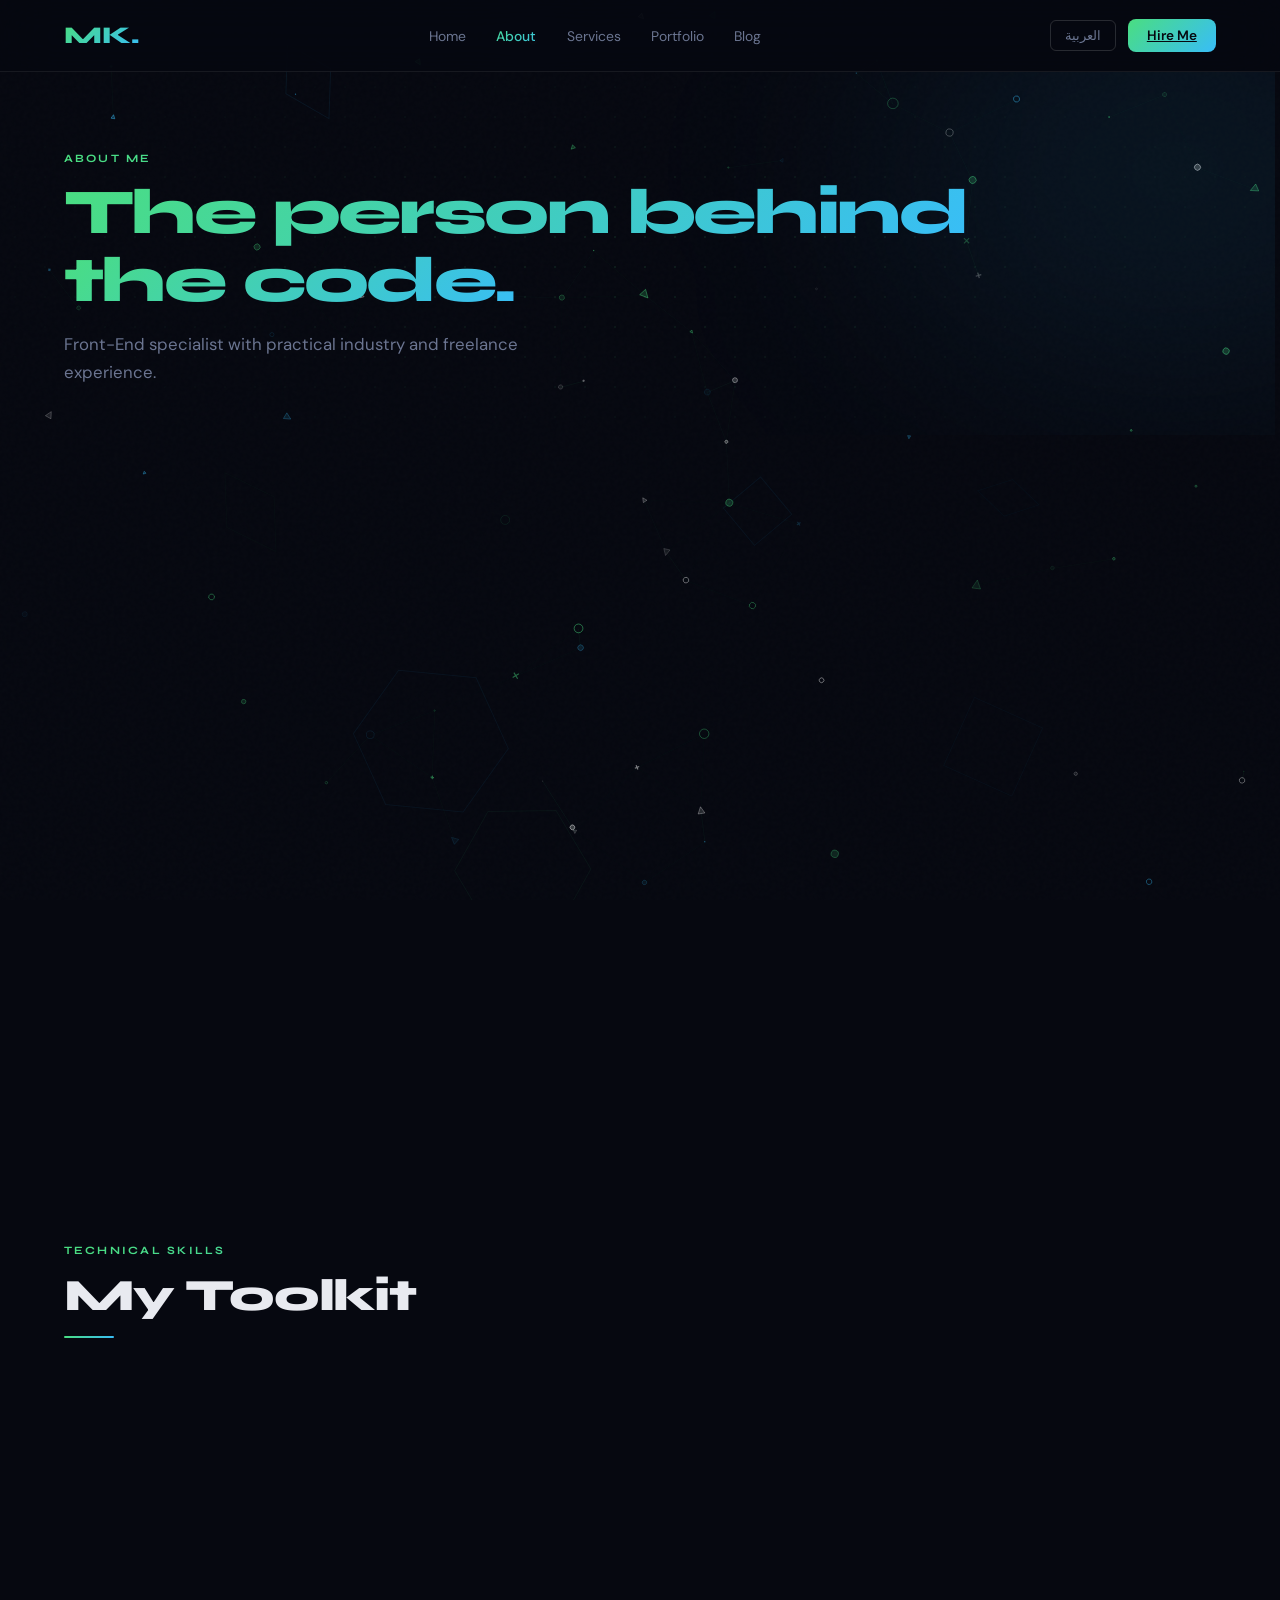
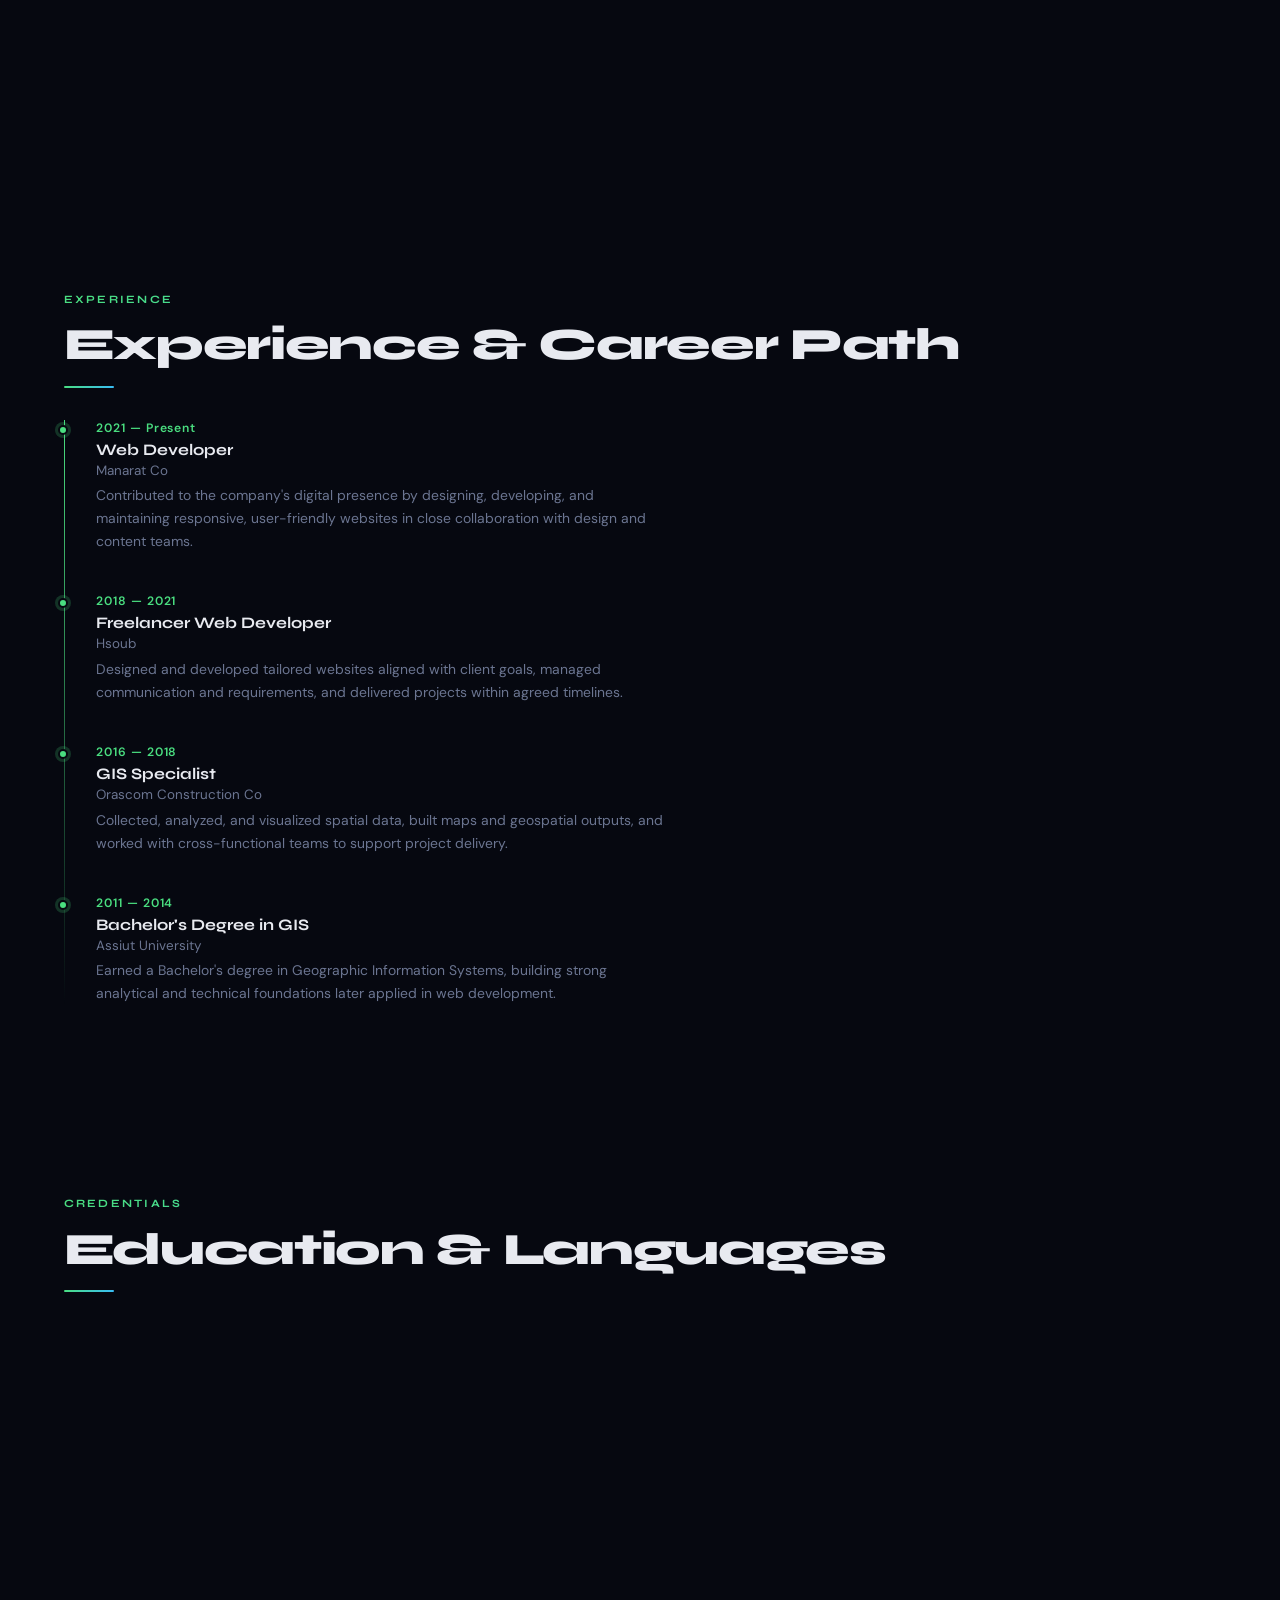
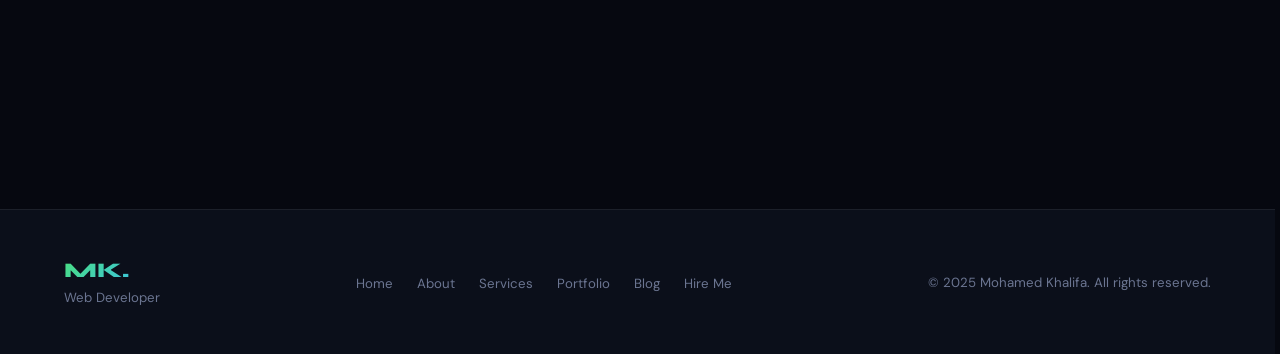
==== about.html @ ec5da919 "first commit" ====
<!doctype html>
<html lang="en" dir="ltr">
  <head>
    <meta charset="UTF-8" />
    <meta name="viewport" content="width=device-width, initial-scale=1.0" />
    <title>About — Mohamed Khalifa</title>
    <link rel="icon" type="image/svg+xml" href="favicon.svg" />
    <link rel="stylesheet" href="style.css" />
    <style>
      .bio-grid {
        display: grid;
        grid-template-columns: 1fr 1.6fr;
        gap: 4rem;
        align-items: start;
      }
      .bio-photo {
        width: 100%;
        aspect-ratio: 4/5;
        background: var(--card);
        border-radius: 20px;
        border: 1px solid var(--border);
        display: flex;
        align-items: center;
        justify-content: center;
        position: relative;
        overflow: hidden;
      }
      .bio-photo::before {
        content: "";
        position: absolute;
        inset: 0;
        background: linear-gradient(
          135deg,
          rgba(74, 222, 128, 0.1),
          rgba(56, 189, 248, 0.1)
        );
      }
      .bio-photo-placeholder {
        font-family: var(--font-en);
        font-size: 5rem;
        font-weight: 800;
        background: var(--grad-text);
        -webkit-background-clip: text;
        -webkit-text-fill-color: transparent;
        background-clip: text;
        position: relative;
        z-index: 1;
      }
      .bio-badge {
        position: absolute;
        bottom: -1rem;
        right: -1rem;
        background: var(--card);
        border: 1px solid rgba(74, 222, 128, 0.3);
        border-radius: 12px;
        padding: 1rem 1.2rem;
      }
      [dir="rtl"] .bio-badge {
        right: auto;
        left: -1rem;
      }
      .bio-badge-num {
        font-family: var(--font-en);
        font-size: 2rem;
        font-weight: 800;
        background: var(--grad-text);
        -webkit-background-clip: text;
        -webkit-text-fill-color: transparent;
        background-clip: text;
        line-height: 1;
      }
      .bio-badge-label {
        font-size: 0.75rem;
        color: var(--muted);
        margin-top: 0.2rem;
      }
      .bio-content h2 {
        font-family: var(--font-en);
        font-size: clamp(1.6rem, 3vw, 2.2rem);
        font-weight: 800;
        letter-spacing: -0.03em;
        margin-bottom: 1.2rem;
      }
      [dir="rtl"] .bio-content h2 {
        font-family: var(--font-ar);
        letter-spacing: 0;
      }
      .bio-content p {
        color: var(--muted);
        line-height: 1.82;
        font-size: 0.97rem;
        margin-bottom: 1rem;
      }
      .bio-details {
        display: grid;
        grid-template-columns: 1fr 1fr;
        gap: 0.75rem;
        margin: 2rem 0;
      }
      .bio-detail-label {
        font-size: 0.74rem;
        color: var(--muted);
        text-transform: uppercase;
        letter-spacing: 0.08em;
      }
      .bio-detail-val {
        font-size: 0.9rem;
        color: var(--text);
        font-weight: 500;
      }
      .bio-detail-val a {
        color: var(--green);
        text-decoration: none;
      }
      .bio-detail-val a:hover {
        text-decoration: underline;
      }
      .skills-layout {
        display: grid;
        grid-template-columns: 1fr 1fr;
        gap: 3rem;
      }
      .skills-col h3 {
        font-family: var(--font-en);
        font-size: 1.1rem;
        font-weight: 700;
        margin-bottom: 1.5rem;
      }
      [dir="rtl"] .skills-col h3 {
        font-family: var(--font-ar);
      }
      .tech-grid {
        display: grid;
        grid-template-columns: repeat(auto-fill, minmax(88px, 1fr));
        gap: 0.7rem;
      }
      .tech-item {
        background: var(--card);
        border: 1px solid var(--border);
        border-radius: 10px;
        padding: 0.7rem;
        text-align: center;
        font-size: 0.8rem;
        color: var(--muted);
        transition: all 0.25s;
        cursor: default;
      }
      .tech-item:hover {
        border-color: rgba(74, 222, 128, 0.3);
        color: var(--green);
      }
      .tech-item-icon {
        font-size: 1.4rem;
        margin-bottom: 0.25rem;
      }
      .cred-grid {
        display: grid;
        grid-template-columns: 1fr 1fr;
        gap: 1.5rem;
      }
      .cred-card {
        padding: 1.6rem;
      }
      .cred-card h3 {
        font-family: var(--font-en);
        font-size: 1.05rem;
        font-weight: 700;
        margin-bottom: 1rem;
      }
      [dir="rtl"] .cred-card h3 {
        font-family: var(--font-ar);
      }
      .cred-list {
        list-style: none;
        display: grid;
        gap: 0.95rem;
      }
      .cred-list li {
        padding: 0.8rem;
        border: 1px solid var(--border);
        border-radius: 10px;
        background: rgba(255, 255, 255, 0.01);
      }
      .cred-y {
        font-size: 0.74rem;
        color: var(--green);
        font-weight: 600;
        letter-spacing: 0.08em;
        margin-bottom: 0.3rem;
      }
      .cred-t {
        font-size: 0.9rem;
        color: var(--text);
        font-weight: 600;
      }
      .cred-s {
        font-size: 0.8rem;
        color: var(--muted);
        margin-top: 0.2rem;
        line-height: 1.55;
      }
      .lang-pills {
        display: flex;
        flex-wrap: wrap;
        gap: 0.65rem;
      }
      .lang-pill {
        padding: 0.55rem 0.9rem;
        border-radius: 999px;
        border: 1px solid rgba(74, 222, 128, 0.22);
        background: rgba(74, 222, 128, 0.08);
        color: var(--text);
        font-size: 0.82rem;
        font-weight: 500;
      }
      @media (max-width: 768px) {
        .bio-grid,
        .skills-layout,
        .cred-grid {
          grid-template-columns: 1fr;
          gap: 2rem;
        }
        .bio-details {
          grid-template-columns: 1fr;
        }
      }
    </style>
  </head>
  <body>
    <canvas id="particleCanvas"></canvas>
    <nav id="mainNav">
      <a href="index.html" class="nav-logo">MK.</a>
      <div class="nav-center">
        <ul class="nav-links" id="navLinks">
          <li><a href="index.html" data-i18n="nav_home">Home</a></li>
          <li>
            <a href="about.html" class="active" data-i18n="nav_about">About</a>
          </li>
          <li><a href="services.html" data-i18n="nav_services">Services</a></li>
          <li>
            <a href="portfolio.html" data-i18n="nav_portfolio">Portfolio</a>
          </li>
          <li><a href="blog.html" data-i18n="nav_blog">Blog</a></li>
        </ul>
      </div>
      <div class="nav-right">
        <button class="lang-toggle" id="langToggle" onclick="toggleLang()">
          العربية
        </button>
        <a href="contact.html" class="nav-cta" data-i18n="nav_hire">Hire Me</a>
        <div class="hamburger" id="hamburger">
          <span></span><span></span><span></span>
        </div>
      </div>
    </nav>

    <main>
      <div class="page-hero">
        <div
          class="glow-bg"
          style="
            width: 600px;
            height: 400px;
            background: rgba(56, 189, 248, 0.08);
            top: -100px;
            right: -200px;
          "
        ></div>
        <div class="dot-grid"></div>
        <div class="section-label fade-up" data-i18n="about_label">
          About Me
        </div>
        <h1 class="fade-up delay-1">
          <span data-i18n="about_h1_1">The person behind</span><br /><span
            data-i18n="about_h1_2"
            >the code.</span
          >
        </h1>
        <p class="fade-up delay-2" data-i18n="about_sub">
          Passionate developer. Problem solver. Digital craftsman.
        </p>
      </div>

      <section>
        <div class="bio-grid">
          <div class="reveal-left" style="position: relative">
            <div class="bio-photo">
              <div class="bio-photo-placeholder">MK</div>
            </div>
            <div class="bio-badge">
              <div class="bio-badge-num">5+</div>
              <div class="bio-badge-label">Years of<br />Experience</div>
            </div>
          </div>
          <div class="reveal-right d2">
            <h2 data-i18n="bio_h2">Hi, I'm Mohamed Khalifa</h2>
            <p data-i18n="bio_p1">
              I'm a Full-Stack Web Developer based in Saudi Arabia, passionate
              about building digital products that are both beautiful and
              functional.
            </p>
            <p data-i18n="bio_p2">
              Over the years I've worked with startups, agencies, and individual
              clients to create everything from marketing websites to
              enterprise-level applications.
            </p>
            <p data-i18n="bio_p3">
              When I'm not coding, I'm exploring the latest in web technologies
              and pushing the limits of what's possible on the web.
            </p>
            <div class="bio-details">
              <div>
                <div class="bio-detail-label" data-i18n="bio_loc_l">
                  Location
                </div>
                <div class="bio-detail-val" data-i18n="bio_loc_v">
                  Saudi Arabia 🇸🇦
                </div>
              </div>
              <div>
                <div class="bio-detail-label" data-i18n="bio_phone_l">
                  Phone
                </div>
                <div class="bio-detail-val">
                  <a href="tel:+966532719336">+966 532 719 336</a>
                </div>
              </div>
              <div>
                <div class="bio-detail-label" data-i18n="bio_email_l">
                  Email
                </div>
                <div class="bio-detail-val">
                  <a href="mailto:mmd1790@gmail.com">mmd1790@gmail.com</a>
                </div>
              </div>
              <div>
                <div class="bio-detail-label" data-i18n="bio_avail_l">
                  Availability
                </div>
                <div
                  class="bio-detail-val"
                  style="color: var(--green)"
                  data-i18n="bio_avail_v"
                >
                  ✓ Open to Projects
                </div>
              </div>
            </div>
            <div style="display: flex; gap: 1rem; flex-wrap: wrap">
              <a
                href="contact.html"
                class="btn btn-primary"
                data-i18n="btn_hire"
                >Hire Me</a
              >
              <a href="#" class="btn btn-outline" download data-i18n="btn_cv"
                >Download CV ↓</a
              >
            </div>
          </div>
        </div>
      </section>

      <section>
        <div class="section-label reveal" data-i18n="skills_label">
          Technical Skills
        </div>
        <h2 class="section-title reveal d1" data-i18n="skills_title">
          My Toolkit
        </h2>
        <div class="grad-line reveal d2"></div>
        <div class="skills-layout">
          <div class="skills-col reveal-left">
            <h3 data-i18n="skills_prof">Proficiency Level</h3>
            <div class="skill-bar-wrap">
              <div class="skill-bar-label">
                <span>HTML / CSS</span><span>95%</span>
              </div>
              <div class="skill-bar-track">
                <div class="skill-bar-fill" data-w="95"></div>
              </div>
            </div>
            <div class="skill-bar-wrap">
              <div class="skill-bar-label">
                <span>JavaScript</span><span>88%</span>
              </div>
              <div class="skill-bar-track">
                <div class="skill-bar-fill" data-w="88"></div>
              </div>
            </div>
            <div class="skill-bar-wrap">
              <div class="skill-bar-label">
                <span>React.js</span><span>84%</span>
              </div>
              <div class="skill-bar-track">
                <div class="skill-bar-fill" data-w="84"></div>
              </div>
            </div>
            <div class="skill-bar-wrap">
              <div class="skill-bar-label">
                <span>Tailwind CSS</span><span>83%</span>
              </div>
              <div class="skill-bar-track">
                <div class="skill-bar-fill" data-w="83"></div>
              </div>
            </div>
            <div class="skill-bar-wrap">
              <div class="skill-bar-label">
                <span>Python</span><span>70%</span>
              </div>
              <div class="skill-bar-track">
                <div class="skill-bar-fill" data-w="70"></div>
              </div>
            </div>
            <div class="skill-bar-wrap">
              <div class="skill-bar-label">
                <span>WordPress / CMS</span><span>90%</span>
              </div>
              <div class="skill-bar-track">
                <div class="skill-bar-fill" data-w="90"></div>
              </div>
            </div>
          </div>
          <div class="skills-col reveal-right d2">
            <h3 data-i18n="skills_tools">Technologies & Tools</h3>
            <div class="tech-grid">
              <div class="tech-item">
                <div class="tech-item-icon">🌐</div>
                HTML5
              </div>
              <div class="tech-item">
                <div class="tech-item-icon">🎨</div>
                CSS3
              </div>
              <div class="tech-item">
                <div class="tech-item-icon">⚡</div>
                JavaScript
              </div>
              <div class="tech-item">
                <div class="tech-item-icon">⚛️</div>
                React
              </div>
              <div class="tech-item">
                <div class="tech-item-icon">💨</div>
                Tailwind
              </div>
              <div class="tech-item">
                <div class="tech-item-icon">🐍</div>
                Python
              </div>
              <div class="tech-item">
                <div class="tech-item-icon">🧩</div>
                WordPress
              </div>
              <div class="tech-item">
                <div class="tech-item-icon">🐙</div>
                Git
              </div>
              <div class="tech-item">
                <div class="tech-item-icon">🎭</div>
                Figma
              </div>
            </div>
          </div>
        </div>
      </section>

      <section>
        <div class="section-label reveal" data-i18n="exp_label">Experience</div>
        <h2 class="section-title reveal d1" data-i18n="exp_title">
          My Journey
        </h2>
        <div class="grad-line reveal d2"></div>
        <div class="timeline reveal d3" style="max-width: 600px">
          <div class="timeline-item">
            <div class="timeline-year" data-i18n="job1_y">2022 — Present</div>
            <div class="timeline-title" data-i18n="job1_t">
              Senior Web Developer
            </div>
            <div class="timeline-co" data-i18n="job1_c">Freelance / Remote</div>
            <div class="timeline-desc" data-i18n="job1_d">
              Building custom websites and web applications for clients across
              Saudi Arabia and the MENA region.
            </div>
          </div>
          <div class="timeline-item">
            <div class="timeline-year" data-i18n="job2_y">2020 — 2022</div>
            <div class="timeline-title" data-i18n="job2_t">
              Full-Stack Developer
            </div>
            <div class="timeline-co" data-i18n="job2_c">
              Digital Agency — KSA
            </div>
            <div class="timeline-desc" data-i18n="job2_d">
              Led development of client projects including e-commerce platforms
              and corporate websites.
            </div>
          </div>
          <div class="timeline-item">
            <div class="timeline-year" data-i18n="job3_y">2018 — 2020</div>
            <div class="timeline-title" data-i18n="job3_t">
              Front-End Developer
            </div>
            <div class="timeline-co" data-i18n="job3_c">Tech Startup — KSA</div>
            <div class="timeline-desc" data-i18n="job3_d">
              Developed responsive interfaces and interactive components for
              SaaS products.
            </div>
          </div>
          <div class="timeline-item" style="padding-bottom: 0">
            <div class="timeline-year" data-i18n="job4_y">2016 — 2018</div>
            <div class="timeline-title" data-i18n="job4_t">Web Development</div>
            <div class="timeline-co" data-i18n="job4_c">
              University — Computer Science
            </div>
            <div class="timeline-desc" data-i18n="job4_d">
              Formal education in computer science with self-taught
              specialization in modern web development.
            </div>
          </div>
        </div>
      </section>

      <section>
        <div class="section-label reveal" data-i18n="cred_label">
          Credentials
        </div>
        <h2 class="section-title reveal d1" data-i18n="cred_title">
          Education & Languages
        </h2>
        <div class="grad-line reveal d2"></div>
        <div class="cred-grid">
          <div class="glow-card cred-card reveal-left">
            <h3 data-i18n="edu_title">Education</h3>
            <ul class="cred-list">
              <li>
                <div class="cred-y">2011 — 2014</div>
                <div class="cred-t" data-i18n="edu1_t">
                  Bachelor's Degree in Geographic Information Systems
                </div>
                <div class="cred-s" data-i18n="edu1_s">Assiut University</div>
              </li>
              <li>
                <div class="cred-y">2017 — 2018</div>
                <div class="cred-t" data-i18n="edu2_t">
                  Egfwd Web Development Scholarship
                </div>
                <div class="cred-s" data-i18n="edu2_s">Udacity Platform</div>
              </li>
              <li>
                <div class="cred-y">2020 — 2021</div>
                <div class="cred-t" data-i18n="edu3_t">
                  Advanced Web Development Learning Path
                </div>
                <div class="cred-s" data-i18n="edu3_s">Lynda Platform</div>
              </li>
            </ul>
          </div>
          <div class="glow-card cred-card reveal-right d2">
            <h3 data-i18n="lang_title">Languages</h3>
            <div class="lang-pills">
              <span class="lang-pill" data-i18n="lang1">Arabic</span>
              <span class="lang-pill" data-i18n="lang2">English</span>
              <span class="lang-pill" data-i18n="lang3">French</span>
            </div>
          </div>
        </div>
      </section>
    </main>

    <footer>
      <div>
        <div class="footer-logo">MK.</div>
        <p style="margin-top: 0.4rem" data-i18n="footer_role">
          Full-Stack Web Developer
        </p>
      </div>
      <ul class="footer-links">
        <li><a href="index.html" data-i18n="nav_home">Home</a></li>
        <li><a href="about.html" data-i18n="nav_about">About</a></li>
        <li><a href="services.html" data-i18n="nav_services">Services</a></li>
        <li>
          <a href="portfolio.html" data-i18n="nav_portfolio">Portfolio</a>
        </li>
        <li><a href="blog.html" data-i18n="nav_blog">Blog</a></li>
        <li><a href="contact.html" data-i18n="nav_hire">Hire Me</a></li>
      </ul>
      <p data-i18n="footer_rights">
        © 2025 Mohamed Khalifa. All rights reserved.
      </p>
    </footer>
    <script src="i18n.js"></script>
    <script src="particles.js"></script>
    <script>
      window.addEventListener("scroll", () =>
        document
          .getElementById("mainNav")
          .classList.toggle("scrolled", scrollY > 40),
      );
      document
        .getElementById("hamburger")
        .addEventListener("click", function () {
          this.classList.toggle("open");
          document.getElementById("navLinks").classList.toggle("open");
        });
      const obs = new IntersectionObserver(
        (e) =>
          e.forEach((x) => {
            if (x.isIntersecting) {
              x.target
                .querySelectorAll(".skill-bar-fill")
                .forEach((b) => (b.style.width = b.dataset.w + "%"));
            }
          }),
        { threshold: 0.3 },
      );
      document.querySelectorAll(".skills-col").forEach((el) => obs.observe(el));
    </script>
  </body>
</html>
---- style.css ----
@import url("https://fonts.googleapis.com/css2?family=Syne:wght@400;600;700;800&family=DM+Sans:wght@300;400;500&family=Tajawal:wght@300;400;500;700;800&display=swap");

*,
*::before,
*::after {
  box-sizing: border-box;
  margin: 0;
  padding: 0;
}

:root {
  --bg: #060810;
  --bg2: #0b0f1a;
  --bg3: #101520;
  --card: #121720;
  --border: rgba(255, 255, 255, 0.07);
  --border-hover: rgba(255, 255, 255, 0.14);
  --green: #4ade80;
  --blue: #38bdf8;
  --grad: linear-gradient(135deg, #4ade80, #38bdf8);
  --grad-text: linear-gradient(135deg, #4ade80 0%, #38bdf8 100%);
  --text: #e8eaf0;
  --muted: #6b7591;
  --radius: 14px;
  --nav-h: 72px;
  --font-en: "Syne", sans-serif;
  --font-body: "DM Sans", sans-serif;
  --font-ar: "Tajawal", sans-serif;
}

html {
  scroll-behavior: smooth;
  scroll-padding-top: calc(var(--nav-h) + 12px);
  scrollbar-gutter: stable;
}

body {
  font-family: var(--font-body);
  background: var(--bg);
  color: var(--text);
  min-height: 100vh;
  overflow-x: hidden;
}

img,
svg,
video,
canvas {
  max-width: 100%;
  height: auto;
}

[dir="rtl"] .section-title,
[dir="rtl"] .hero-name,
[dir="rtl"] h1,
[dir="rtl"] h2,
[dir="rtl"] h3 {
  font-family: var(--font-ar);
  letter-spacing: 0;
}
[dir="rtl"] body {
  font-family: var(--font-ar);
}
[dir="rtl"] .section-label {
  font-family: var(--font-ar);
  letter-spacing: 0.04em;
}

/* PARTICLE CANVAS */
#particleCanvas {
  position: fixed;
  inset: 0;
  pointer-events: none;
  z-index: 0;
  opacity: 1;
}

/* NOISE */
body::before {
  content: "";
  position: fixed;
  inset: 0;
  background-image: url("data:image/svg+xml,%3Csvg viewBox='0 0 256 256' xmlns='http://www.w3.org/2000/svg'%3E%3Cfilter id='n'%3E%3CfeTurbulence type='fractalNoise' baseFrequency='0.85' numOctaves='4' stitchTiles='stitch'/%3E%3C/filter%3E%3Crect width='100%25' height='100%25' filter='url(%23n)' opacity='1'/%3E%3C/svg%3E");
  opacity: 0.018;
  pointer-events: none;
  z-index: 0;
}

/* NAV */
nav {
  position: fixed;
  top: 0;
  left: 0;
  right: 0;
  height: var(--nav-h);
  background: rgba(6, 8, 16, 0.82);
  backdrop-filter: blur(24px);
  -webkit-backdrop-filter: blur(24px);
  border-bottom: 1px solid var(--border);
  z-index: 1000;
  display: flex;
  align-items: center;
  justify-content: space-between;
  padding: 0 5%;
  transition: background 0.3s;
}
nav.scrolled {
  background: rgba(6, 8, 16, 0.97);
}

.nav-logo {
  font-family: var(--font-en);
  font-weight: 800;
  font-size: 1.5rem;
  text-decoration: none;
  background: var(--grad-text);
  -webkit-background-clip: text;
  -webkit-text-fill-color: transparent;
  background-clip: text;
  position: relative;
}
.nav-logo::after {
  content: "";
  position: absolute;
  bottom: -2px;
  left: 0;
  right: 0;
  height: 1px;
  background: var(--grad);
  transform: scaleX(0);
  transform-origin: left;
  transition: transform 0.3s;
}
.nav-logo:hover::after {
  transform: scaleX(1);
}

.nav-center {
  display: flex;
  align-items: center;
  gap: 0.2rem;
}
.nav-links {
  display: flex;
  gap: 0.2rem;
  list-style: none;
  align-items: center;
}
.nav-links a {
  font-family: var(--font-body);
  font-size: 0.87rem;
  font-weight: 400;
  color: var(--muted);
  text-decoration: none;
  padding: 0.4rem 0.85rem;
  border-radius: 6px;
  transition:
    color 0.2s,
    background 0.2s;
}
.nav-links a:hover {
  color: var(--text);
  background: rgba(255, 255, 255, 0.04);
}
.nav-links a.active {
  background: var(--grad-text);
  -webkit-background-clip: text;
  -webkit-text-fill-color: transparent;
  background-clip: text;
  font-weight: 500;
}
.nav-right {
  display: flex;
  align-items: center;
  gap: 0.75rem;
}

.nav-cta {
  padding: 0.5rem 1.2rem !important;
  border-radius: 8px !important;
  background: var(--grad) !important;
  color: #060810 !important;
  font-weight: 600 !important;
  -webkit-text-fill-color: #060810 !important;
  transition:
    opacity 0.2s,
    transform 0.2s !important;
  font-size: 0.85rem !important;
}
.nav-cta:hover {
  opacity: 0.85 !important;
  transform: translateY(-1px) !important;
}

.lang-toggle {
  background: transparent;
  border: 1px solid var(--border-hover);
  color: var(--muted);
  font-family: var(--font-body);
  font-size: 0.8rem;
  padding: 0.38rem 0.85rem;
  border-radius: 6px;
  cursor: pointer;
  transition: all 0.2s;
  white-space: nowrap;
}
.lang-toggle:hover {
  border-color: var(--green);
  color: var(--green);
}

.hamburger {
  display: none;
  flex-direction: column;
  gap: 5px;
  cursor: pointer;
  padding: 4px;
}
.hamburger span {
  display: block;
  width: 22px;
  height: 2px;
  background: var(--text);
  border-radius: 2px;
  transition: all 0.3s;
}
.hamburger.open span:nth-child(1) {
  transform: translateY(7px) rotate(45deg);
}
.hamburger.open span:nth-child(2) {
  opacity: 0;
}
.hamburger.open span:nth-child(3) {
  transform: translateY(-7px) rotate(-45deg);
}

/* MAIN */
main {
  padding-top: var(--nav-h);
  position: relative;
  z-index: 1;
}

/* SECTIONS */
section {
  padding: 6rem 5%;
}
.section-label {
  font-family: var(--font-en);
  font-size: 0.7rem;
  font-weight: 700;
  letter-spacing: 0.2em;
  text-transform: uppercase;
  background: var(--grad-text);
  -webkit-background-clip: text;
  -webkit-text-fill-color: transparent;
  background-clip: text;
  margin-bottom: 0.9rem;
  display: block;
}
.section-title {
  font-family: var(--font-en);
  font-size: clamp(1.9rem, 3.8vw, 2.8rem);
  font-weight: 800;
  line-height: 1.1;
  letter-spacing: -0.03em;
  margin-bottom: 1rem;
}
.section-sub {
  color: var(--muted);
  font-size: 1rem;
  max-width: 520px;
  line-height: 1.75;
  margin-bottom: 3rem;
}
.grad-line {
  height: 2px;
  width: 50px;
  background: var(--grad);
  border-radius: 2px;
  margin-bottom: 2rem;
}

/* BUTTONS */
.btn {
  display: inline-flex;
  align-items: center;
  gap: 0.5rem;
  padding: 0.78rem 1.8rem;
  border-radius: 10px;
  font-family: var(--font-body);
  font-size: 0.93rem;
  font-weight: 500;
  cursor: pointer;
  text-decoration: none;
  transition: all 0.25s;
  border: none;
  position: relative;
  overflow: hidden;
}
.btn::before {
  content: "";
  position: absolute;
  inset: 0;
  background: rgba(255, 255, 255, 0.08);
  transform: translateX(-100%);
  transition: transform 0.35s;
}
.btn:hover::before {
  transform: translateX(0);
}
.btn-primary {
  background: var(--grad);
  color: #060810;
  font-weight: 600;
}
.btn-primary:hover {
  opacity: 0.88;
  transform: translateY(-2px);
  box-shadow: 0 14px 36px rgba(74, 222, 128, 0.22);
}
.btn-outline {
  background: transparent;
  color: var(--text);
  border: 1px solid var(--border-hover);
}
.btn-outline:hover {
  border-color: var(--green);
  color: var(--green);
  transform: translateY(-2px);
}

/* GLOW BG */
.glow-bg {
  position: absolute;
  border-radius: 50%;
  filter: blur(130px);
  pointer-events: none;
  z-index: 0;
}

/* TAG */
.tag {
  display: inline-block;
  padding: 0.28rem 0.75rem;
  border-radius: 100px;
  background: rgba(74, 222, 128, 0.07);
  border: 1px solid rgba(74, 222, 128, 0.18);
  color: var(--green);
  font-size: 0.76rem;
  font-weight: 500;
}

/* GLOW CARD */
.glow-card {
  position: relative;
  border-radius: var(--radius);
  background: var(--card);
  border: 1px solid var(--border);
  transition:
    border-color 0.3s,
    transform 0.3s;
  overflow: hidden;
}
.glow-card::before {
  content: "";
  position: absolute;
  inset: 0;
  border-radius: inherit;
  padding: 1px;
  background: var(--grad);
  -webkit-mask:
    linear-gradient(#fff 0 0) content-box,
    linear-gradient(#fff 0 0);
  -webkit-mask-composite: xor;
  mask-composite: exclude;
  opacity: 0;
  transition: opacity 0.4s;
}
.glow-card:hover::before {
  opacity: 1;
}
.glow-card:hover {
  transform: translateY(-5px);
  border-color: transparent;
  box-shadow: 0 20px 60px rgba(74, 222, 128, 0.1);
}

/* SCROLL REVEAL */
.reveal {
  opacity: 0;
  transform: translateY(30px);
  transition:
    opacity 0.7s cubic-bezier(0.4, 0, 0.2, 1),
    transform 0.7s cubic-bezier(0.4, 0, 0.2, 1);
}
.reveal.revealed {
  opacity: 1;
  transform: translateY(0);
}
.reveal-left {
  opacity: 0;
  transform: translateX(-30px);
  transition:
    opacity 0.7s ease,
    transform 0.7s ease;
}
.reveal-right {
  opacity: 0;
  transform: translateX(30px);
  transition:
    opacity 0.7s ease,
    transform 0.7s ease;
}
.reveal-left.revealed,
.reveal-right.revealed {
  opacity: 1;
  transform: translateX(0);
}
.reveal-scale {
  opacity: 0;
  transform: scale(0.92);
  transition:
    opacity 0.6s ease,
    transform 0.6s ease;
}
.reveal-scale.revealed {
  opacity: 1;
  transform: scale(1);
}
.d1 {
  transition-delay: 0.08s;
}
.d2 {
  transition-delay: 0.18s;
}
.d3 {
  transition-delay: 0.28s;
}
.d4 {
  transition-delay: 0.4s;
}
.d5 {
  transition-delay: 0.52s;
}
.d6 {
  transition-delay: 0.64s;
}

/* HERO FADE */
.fade-up {
  opacity: 0;
  transform: translateY(28px);
  animation: fadeUp 0.8s cubic-bezier(0.4, 0, 0.2, 1) forwards;
}
@keyframes fadeUp {
  to {
    opacity: 1;
    transform: translateY(0);
  }
}
.delay-1 {
  animation-delay: 0.12s;
}
.delay-2 {
  animation-delay: 0.25s;
}
.delay-3 {
  animation-delay: 0.38s;
}
.delay-4 {
  animation-delay: 0.52s;
}
.delay-5 {
  animation-delay: 0.66s;
}

/* SKILL BAR */
.skill-bar-wrap {
  margin-bottom: 1.2rem;
}
.skill-bar-label {
  display: flex;
  justify-content: space-between;
  margin-bottom: 0.4rem;
  font-size: 0.87rem;
  color: var(--text);
}
.skill-bar-track {
  height: 4px;
  background: var(--bg3);
  border-radius: 10px;
  overflow: hidden;
}
.skill-bar-fill {
  height: 100%;
  border-radius: 10px;
  background: var(--grad);
  width: 0;
  transition: width 1.4s cubic-bezier(0.4, 0, 0.2, 1);
}

/* TIMELINE */
.timeline {
  position: relative;
  padding-left: 2rem;
}
[dir="rtl"] .timeline {
  padding-left: 0;
  padding-right: 2rem;
}
.timeline::before {
  content: "";
  position: absolute;
  left: 0;
  top: 0;
  bottom: 0;
  width: 1px;
  background: linear-gradient(to bottom, var(--green), transparent);
}
[dir="rtl"] .timeline::before {
  left: auto;
  right: 0;
}
.timeline-item {
  position: relative;
  padding-bottom: 2.5rem;
}
.timeline-item::before {
  content: "";
  position: absolute;
  left: -2.35rem;
  top: 5px;
  width: 10px;
  height: 10px;
  border-radius: 50%;
  background: var(--green);
  border: 2px solid var(--bg);
  box-shadow: 0 0 0 3px rgba(74, 222, 128, 0.2);
}
[dir="rtl"] .timeline-item::before {
  left: auto;
  right: -2.35rem;
}
.timeline-year {
  font-size: 0.76rem;
  color: var(--green);
  font-weight: 600;
  letter-spacing: 0.08em;
  margin-bottom: 0.25rem;
}
.timeline-title {
  font-family: var(--font-en);
  font-size: 1rem;
  font-weight: 700;
  margin-bottom: 0.2rem;
}
[dir="rtl"] .timeline-title {
  font-family: var(--font-ar);
}
.timeline-co {
  font-size: 0.84rem;
  color: var(--muted);
  margin-bottom: 0.35rem;
}
.timeline-desc {
  font-size: 0.87rem;
  color: var(--muted);
  line-height: 1.65;
}

/* FOOTER */
footer {
  background: var(--bg2);
  border-top: 1px solid var(--border);
  padding: 3rem 5%;
  display: flex;
  align-items: center;
  justify-content: space-between;
  flex-wrap: wrap;
  gap: 1.5rem;
  position: relative;
  z-index: 1;
}
.footer-logo {
  font-family: var(--font-en);
  font-weight: 800;
  font-size: 1.3rem;
  background: var(--grad-text);
  -webkit-background-clip: text;
  -webkit-text-fill-color: transparent;
  background-clip: text;
}
footer p {
  color: var(--muted);
  font-size: 0.83rem;
}
.footer-links {
  display: flex;
  gap: 1.5rem;
  list-style: none;
  flex-wrap: wrap;
}
.footer-links a {
  color: var(--muted);
  text-decoration: none;
  font-size: 0.83rem;
  transition: color 0.2s;
}
.footer-links a:hover {
  color: var(--green);
}

/* PAGE HERO */
.page-hero {
  padding: 5rem 5% 3rem;
  position: relative;
  overflow: hidden;
}
.page-hero h1 {
  font-family: var(--font-en);
  font-size: clamp(2.5rem, 5vw, 4rem);
  font-weight: 800;
  letter-spacing: -0.04em;
  line-height: 1.05;
  position: relative;
  z-index: 1;
}
[dir="rtl"] .page-hero h1 {
  font-family: var(--font-ar);
  letter-spacing: 0;
}
.page-hero h1 span {
  background: var(--grad-text);
  -webkit-background-clip: text;
  -webkit-text-fill-color: transparent;
  background-clip: text;
}
.page-hero p {
  color: var(--muted);
  font-size: 1.05rem;
  max-width: 520px;
  line-height: 1.7;
  margin-top: 1rem;
  position: relative;
  z-index: 1;
}

/* DOT GRID */
.dot-grid {
  position: absolute;
  inset: 0;
  pointer-events: none;
  overflow: hidden;
  z-index: 0;
  background-image: radial-gradient(
    rgba(74, 222, 128, 0.1) 1px,
    transparent 1px
  );
  background-size: 30px 30px;
  mask-image: radial-gradient(ellipse 65% 65% at 50% 50%, black, transparent);
}

/* SCROLLBAR */
::-webkit-scrollbar {
  width: 5px;
}
::-webkit-scrollbar-track {
  background: var(--bg);
}
::-webkit-scrollbar-thumb {
  background: rgba(74, 222, 128, 0.3);
  border-radius: 10px;
}
::-webkit-scrollbar-thumb:hover {
  background: rgba(74, 222, 128, 0.55);
}

/* RESPONSIVE */
@media (max-width: 1200px) {
  nav {
    padding: 0 4%;
  }
  section {
    padding: 5rem 4%;
  }
  .page-hero {
    padding: 4.5rem 4% 3rem;
  }
  .section-sub {
    max-width: 60ch;
  }
}

@media (max-width: 1024px) {
  :root {
    --nav-h: 68px;
  }
  .nav-right {
    gap: 0.55rem;
  }
  .nav-links a {
    padding: 0.38rem 0.7rem;
    font-size: 0.84rem;
  }
  .nav-cta {
    padding: 0.48rem 0.95rem !important;
    font-size: 0.8rem !important;
  }
  .section-title {
    font-size: clamp(1.75rem, 4vw, 2.45rem);
  }
  .section-sub {
    font-size: 0.96rem;
    line-height: 1.7;
  }
  footer {
    gap: 1rem;
  }
}

@media (max-width: 900px) {
  .nav-links {
    display: none;
    flex-direction: column;
    position: absolute;
    top: var(--nav-h);
    left: 0;
    right: 0;
    background: rgba(6, 8, 16, 0.98);
    border-bottom: 1px solid var(--border);
    padding: 1.5rem;
    gap: 0.4rem;
  }
  .nav-links.open {
    display: flex;
  }
  .hamburger {
    display: flex;
  }
  section {
    padding: 4rem 5%;
  }
}

@media (max-width: 768px) {
  nav {
    padding: 0 1rem;
  }
  .lang-toggle {
    padding: 0.36rem 0.65rem;
    font-size: 0.76rem;
  }
  .section-title {
    line-height: 1.18;
  }
  .page-hero {
    padding: 4rem 5% 2.3rem;
  }
  .page-hero p {
    font-size: 0.96rem;
  }
  footer {
    flex-direction: column;
    align-items: center;
    text-align: center;
  }
  .footer-links {
    justify-content: center;
    gap: 1rem;
  }
}

@media (max-width: 600px) {
  section {
    padding: 3rem 5%;
  }
  .btn {
    width: 100%;
    justify-content: center;
  }
  .hero-btns,
  .btn-group {
    width: 100%;
  }
}

@media (max-width: 420px) {
  :root {
    --nav-h: 64px;
  }
  .nav-logo {
    font-size: 1.35rem;
  }
  .nav-cta {
    padding: 0.42rem 0.75rem !important;
    font-size: 0.74rem !important;
  }
  .section-title {
    font-size: clamp(1.45rem, 7.2vw, 1.95rem);
  }
  .section-sub {
    font-size: 0.9rem;
  }
}

@media (prefers-reduced-motion: reduce) {
  html {
    scroll-behavior: auto;
  }
}
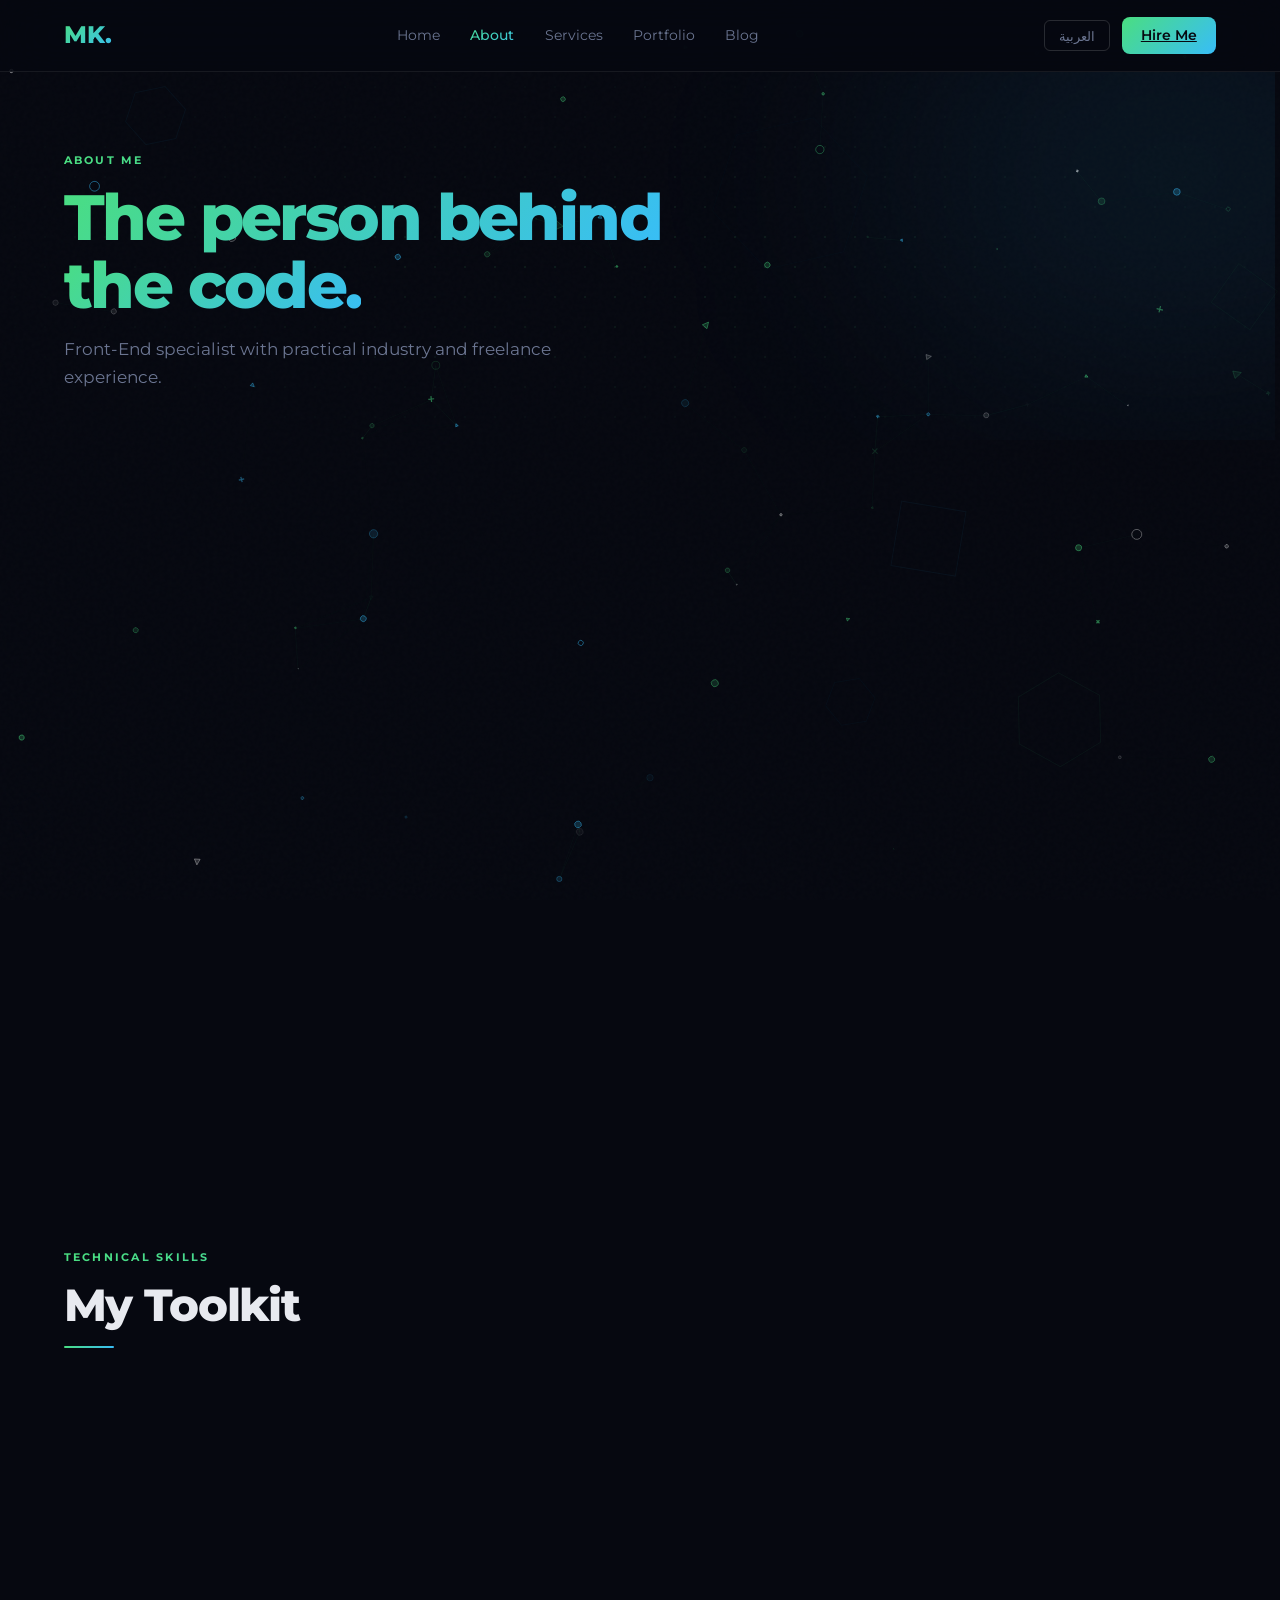
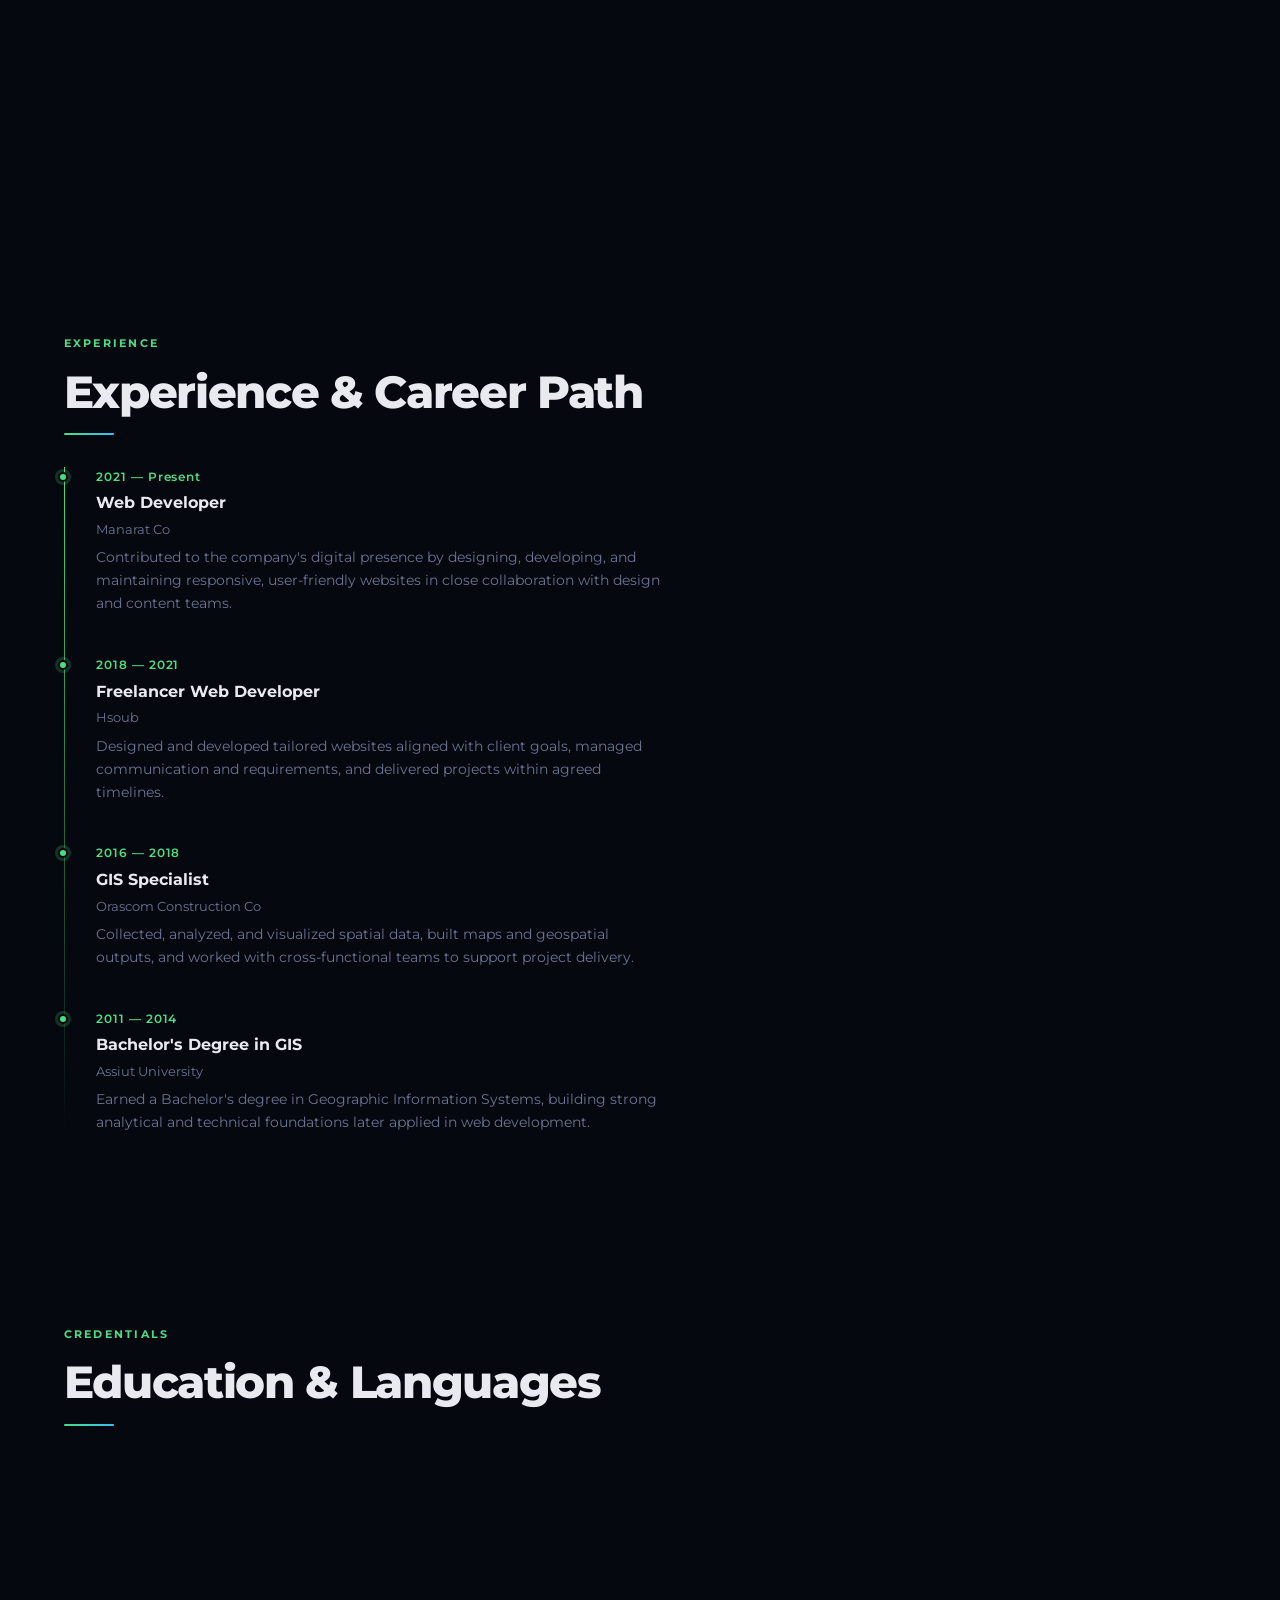
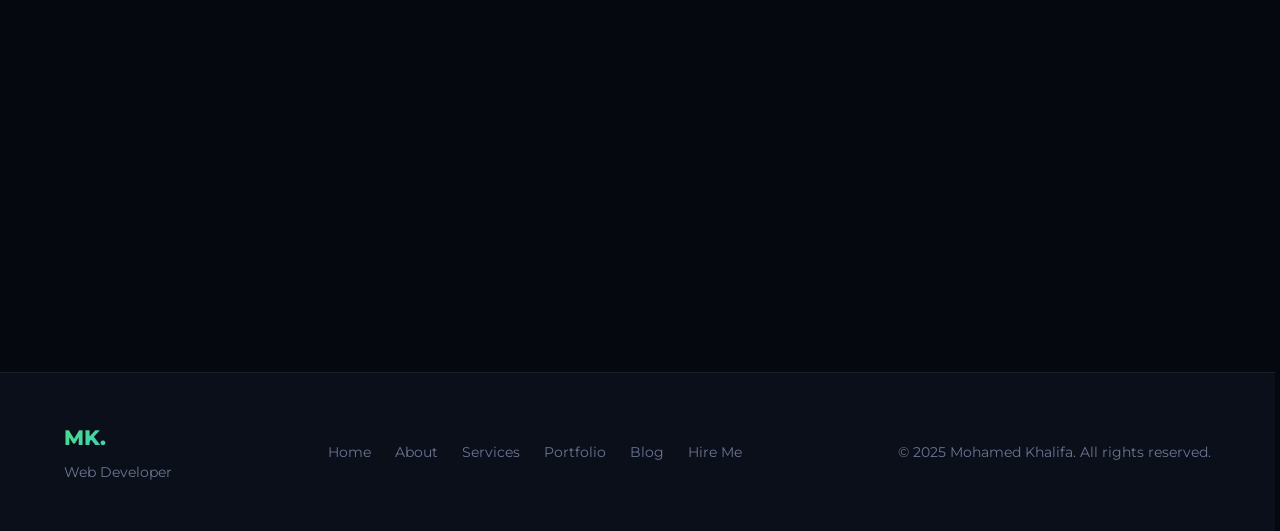
==== commit 2a3d2533: "edit" ====
--- a/about.html
+++ b/about.html
@@ -213,6 +213,14 @@
         font-size: 0.82rem;
         font-weight: 500;
       }
+      @media (max-width: 1024px) {
+        .bio-grid {
+          gap: 2.4rem;
+        }
+        .skills-layout {
+          gap: 2rem;
+        }
+      }
       @media (max-width: 768px) {
         .bio-grid,
         .skills-layout,
@@ -222,6 +230,35 @@
         }
         .bio-details {
           grid-template-columns: 1fr;
+        }
+        .bio-content,
+        .skills-col,
+        .cred-card {
+          text-align: center;
+        }
+        .lang-pills {
+          justify-content: center;
+        }
+        .bio-badge {
+          right: 50%;
+          transform: translateX(50%);
+          bottom: -0.7rem;
+        }
+        [dir="rtl"] .bio-badge {
+          left: 50%;
+          right: auto;
+          transform: translateX(-50%);
+        }
+      }
+      @media (max-width: 520px) {
+        .bio-photo-placeholder {
+          font-size: 4rem;
+        }
+        .bio-badge-num {
+          font-size: 1.6rem;
+        }
+        .tech-grid {
+          grid-template-columns: repeat(2, minmax(0, 1fr));
         }
       }
     </style>
--- a/style.css
+++ b/style.css
@@ -1,4 +1,4 @@
-@import url("https://fonts.googleapis.com/css2?family=Syne:wght@400;600;700;800&family=DM+Sans:wght@300;400;500&family=Tajawal:wght@300;400;500;700;800&display=swap");
+@import url("https://fonts.googleapis.com/css2?family=Montserrat:wght@300;400;500;600;700;800&display=swap");
 
 *,
 *::before,
@@ -23,12 +23,13 @@
   --muted: #6b7591;
   --radius: 14px;
   --nav-h: 72px;
-  --font-en: "Syne", sans-serif;
-  --font-body: "DM Sans", sans-serif;
-  --font-ar: "Tajawal", sans-serif;
+  --font-en: "Montserrat", sans-serif;
+  --font-body: "Montserrat", sans-serif;
+  --font-ar: "Montserrat", sans-serif;
 }
 
 html {
+  font-size: clamp(13.5px, 0.32vw + 12.6px, 16px);
   scroll-behavior: smooth;
   scroll-padding-top: calc(var(--nav-h) + 12px);
   scrollbar-gutter: stable;
@@ -36,10 +37,19 @@
 
 body {
   font-family: var(--font-body);
+  font-size: clamp(0.9rem, 0.18vw + 0.86rem, 1rem);
+  line-height: 1.6;
   background: var(--bg);
   color: var(--text);
   min-height: 100vh;
   overflow-x: hidden;
+}
+
+main,
+section,
+footer,
+.page-hero {
+  overflow-x: clip;
 }
 
 img,
@@ -148,7 +158,7 @@
 }
 .nav-links a {
   font-family: var(--font-body);
-  font-size: 0.87rem;
+  font-size: clamp(0.82rem, 0.15vw + 0.79rem, 0.9rem);
   font-weight: 400;
   color: var(--muted);
   text-decoration: none;
@@ -197,7 +207,7 @@
   border: 1px solid var(--border-hover);
   color: var(--muted);
   font-family: var(--font-body);
-  font-size: 0.8rem;
+  font-size: clamp(0.74rem, 0.18vw + 0.7rem, 0.82rem);
   padding: 0.38rem 0.85rem;
   border-radius: 6px;
   cursor: pointer;
@@ -268,7 +278,7 @@
 }
 .section-sub {
   color: var(--muted);
-  font-size: 1rem;
+  font-size: clamp(0.94rem, 0.2vw + 0.89rem, 1.02rem);
   max-width: 520px;
   line-height: 1.75;
   margin-bottom: 3rem;
@@ -289,7 +299,7 @@
   padding: 0.78rem 1.8rem;
   border-radius: 10px;
   font-family: var(--font-body);
-  font-size: 0.93rem;
+  font-size: clamp(0.86rem, 0.2vw + 0.82rem, 0.95rem);
   font-weight: 500;
   cursor: pointer;
   text-decoration: none;
@@ -593,7 +603,7 @@
 }
 footer p {
   color: var(--muted);
-  font-size: 0.83rem;
+  font-size: clamp(0.78rem, 0.15vw + 0.75rem, 0.86rem);
 }
 .footer-links {
   display: flex;
@@ -604,7 +614,7 @@
 .footer-links a {
   color: var(--muted);
   text-decoration: none;
-  font-size: 0.83rem;
+  font-size: clamp(0.78rem, 0.15vw + 0.75rem, 0.86rem);
   transition: color 0.2s;
 }
 .footer-links a:hover {
@@ -731,12 +741,32 @@
     border-bottom: 1px solid var(--border);
     padding: 1.5rem;
     gap: 0.4rem;
+    max-height: calc(100vh - var(--nav-h));
+    overflow-y: auto;
+    -webkit-overflow-scrolling: touch;
+  }
+  .nav-links li {
+    width: 100%;
+  }
+  .nav-links a {
+    width: 100%;
+    display: block;
+    padding: 0.7rem 0.8rem;
+  }
+  [dir="rtl"] .nav-links a {
+    text-align: right;
+  }
+  [dir="ltr"] .nav-links a {
+    text-align: left;
   }
   .nav-links.open {
     display: flex;
   }
   .hamburger {
     display: flex;
+  }
+  .nav-cta {
+    display: none;
   }
   section {
     padding: 4rem 5%;
@@ -759,6 +789,30 @@
   }
   .page-hero p {
     font-size: 0.96rem;
+  }
+  section,
+  .page-hero {
+    text-align: center;
+  }
+  .section-sub,
+  .page-hero p {
+    margin-left: auto;
+    margin-right: auto;
+  }
+  .grad-line {
+    margin-left: auto;
+    margin-right: auto;
+  }
+  .btn-group,
+  .hero-btns,
+  .footer-links {
+    justify-content: center;
+  }
+  .timeline {
+    text-align: left;
+  }
+  [dir="rtl"] .timeline {
+    text-align: right;
   }
   footer {
     flex-direction: column;
@@ -775,6 +829,13 @@
   section {
     padding: 3rem 5%;
   }
+  .nav-right {
+    gap: 0.4rem;
+  }
+  .lang-toggle {
+    padding: 0.32rem 0.56rem;
+    font-size: 0.72rem;
+  }
   .btn {
     width: 100%;
     justify-content: center;
@@ -796,6 +857,10 @@
     padding: 0.42rem 0.75rem !important;
     font-size: 0.74rem !important;
   }
+  .lang-toggle {
+    padding: 0.3rem 0.5rem;
+    font-size: 0.7rem;
+  }
   .section-title {
     font-size: clamp(1.45rem, 7.2vw, 1.95rem);
   }
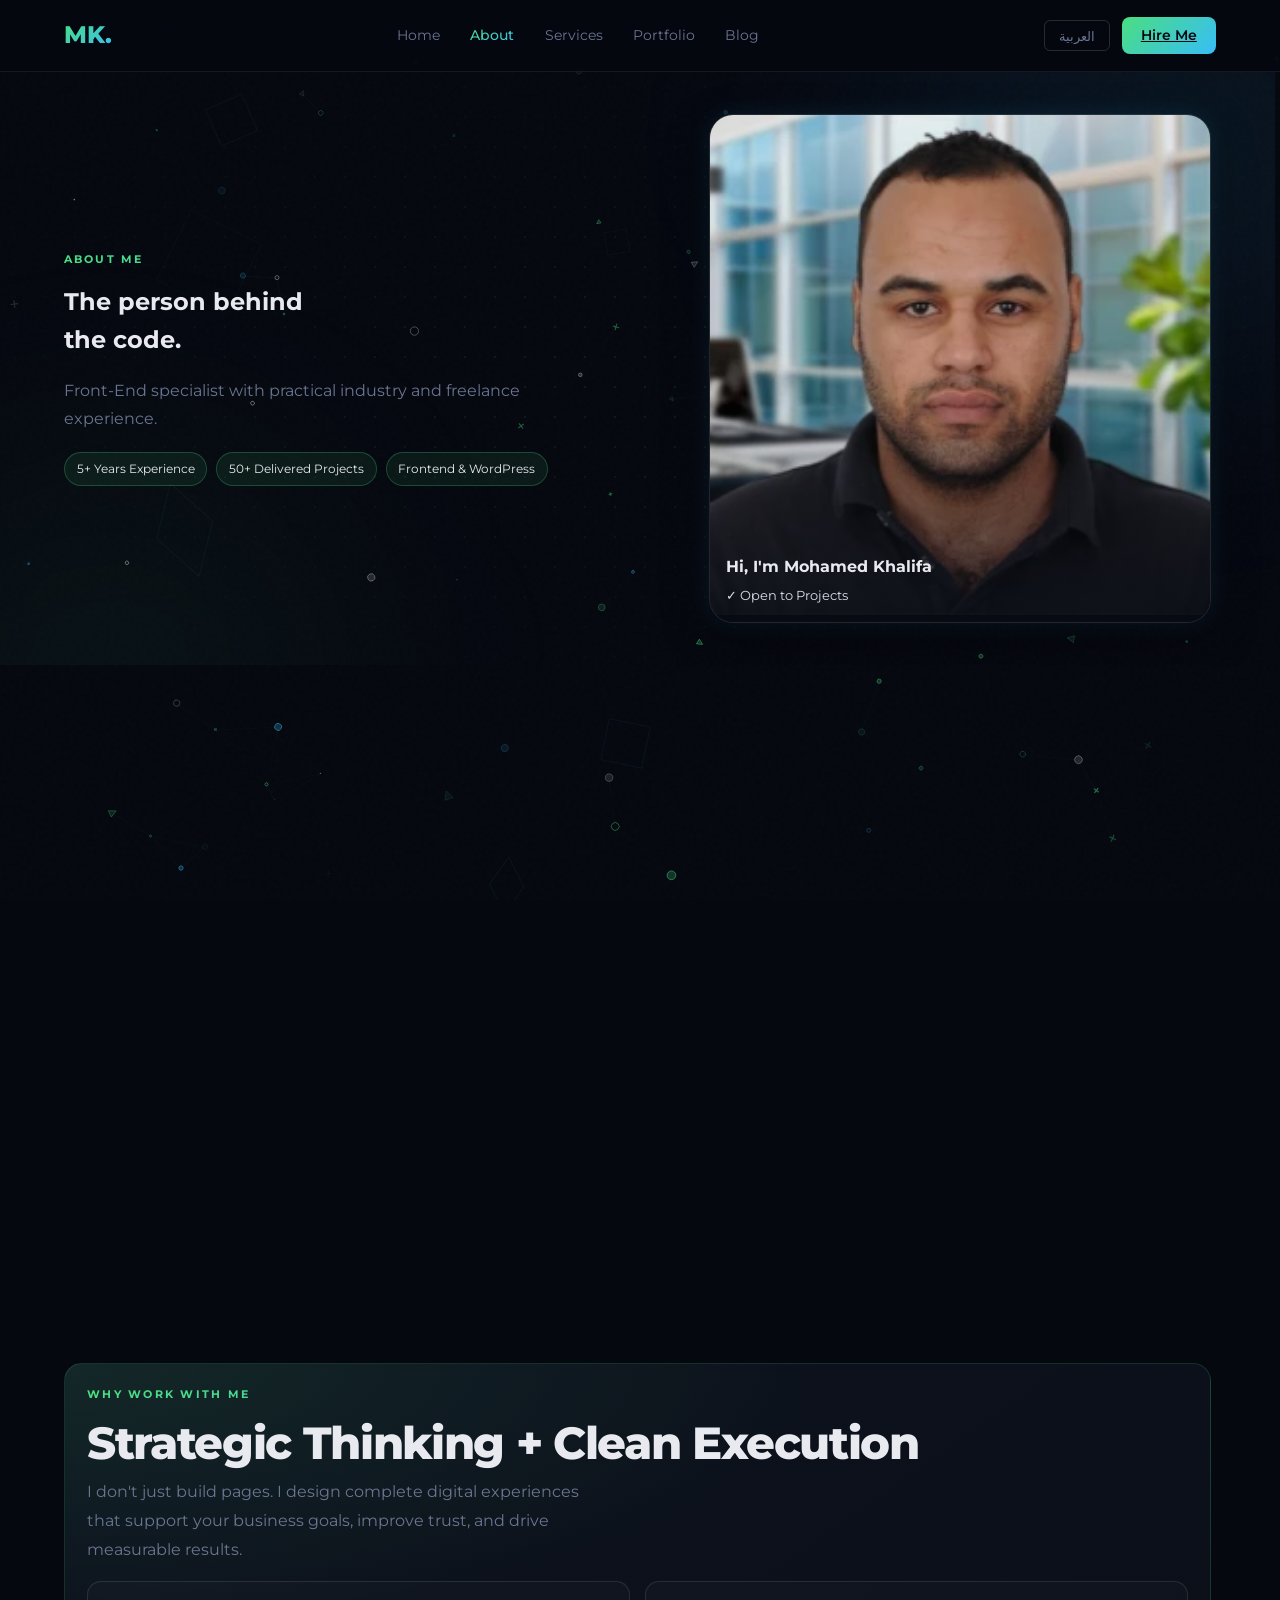
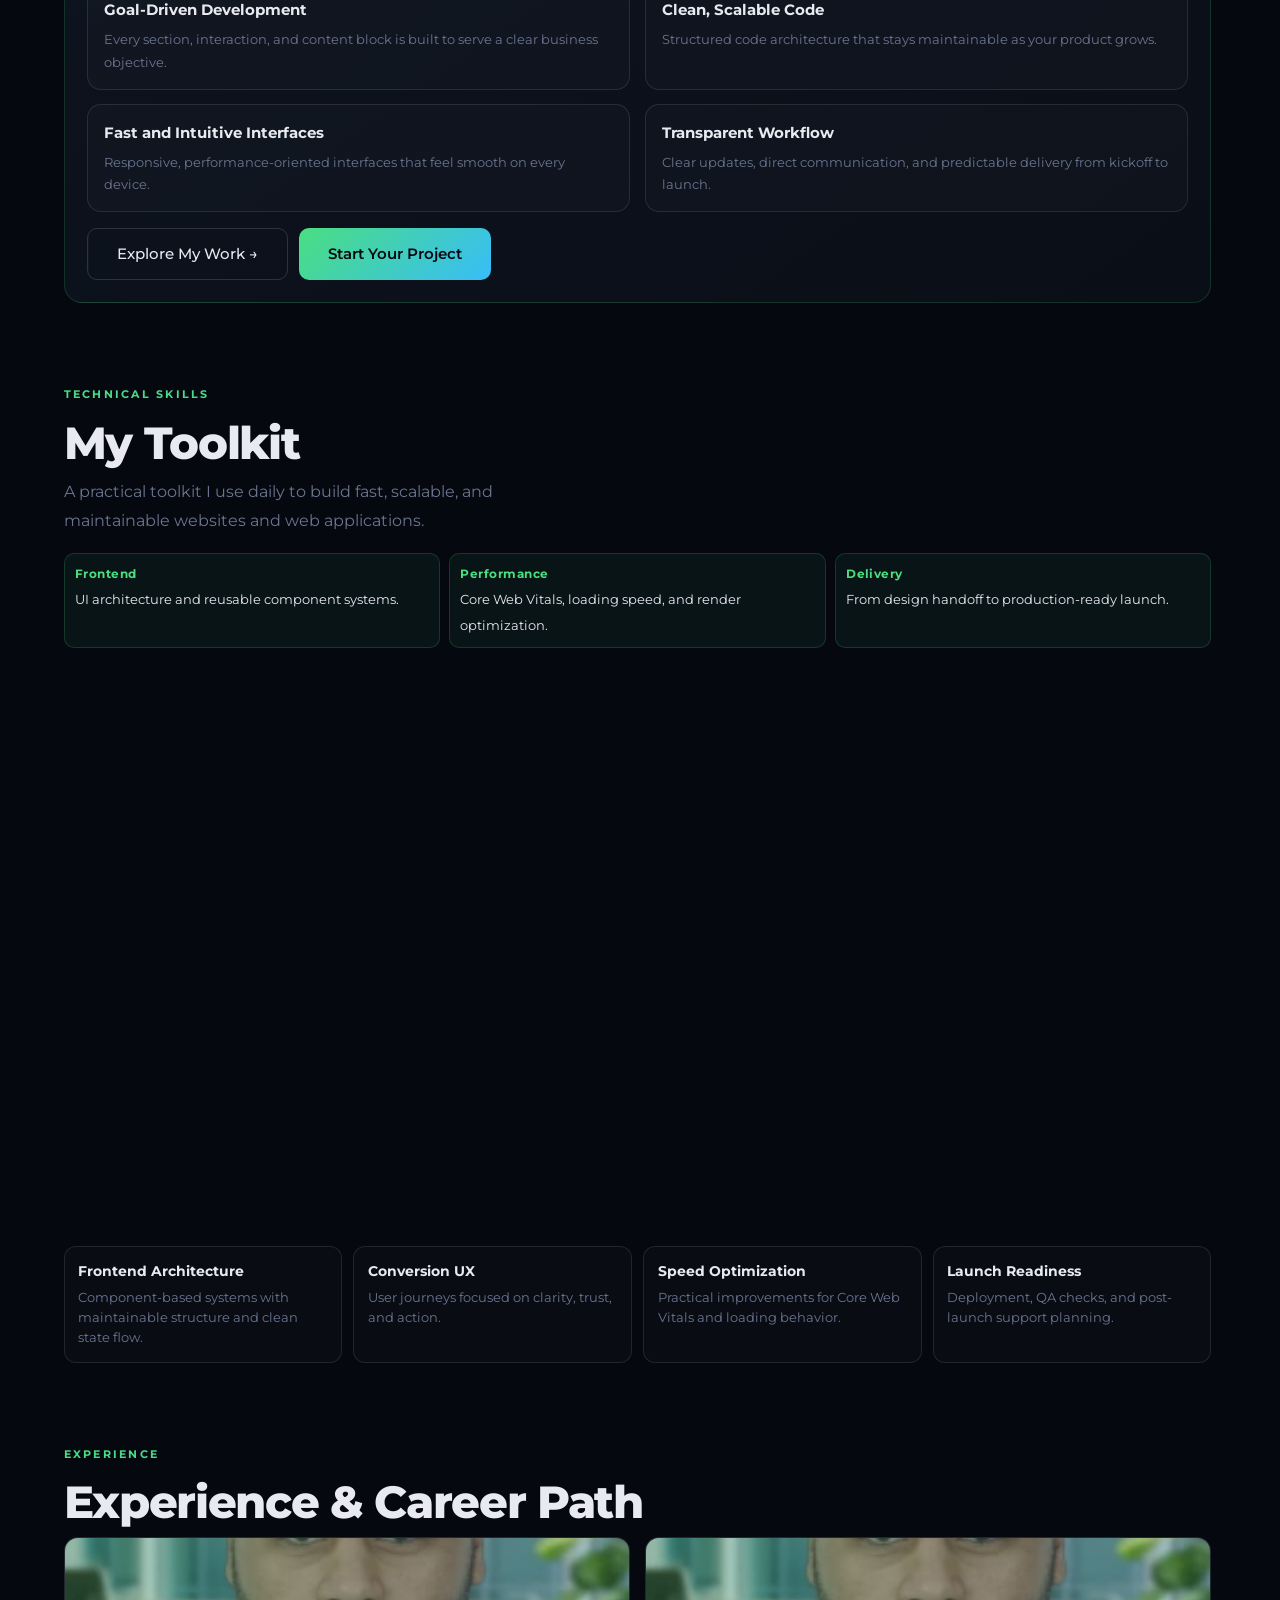
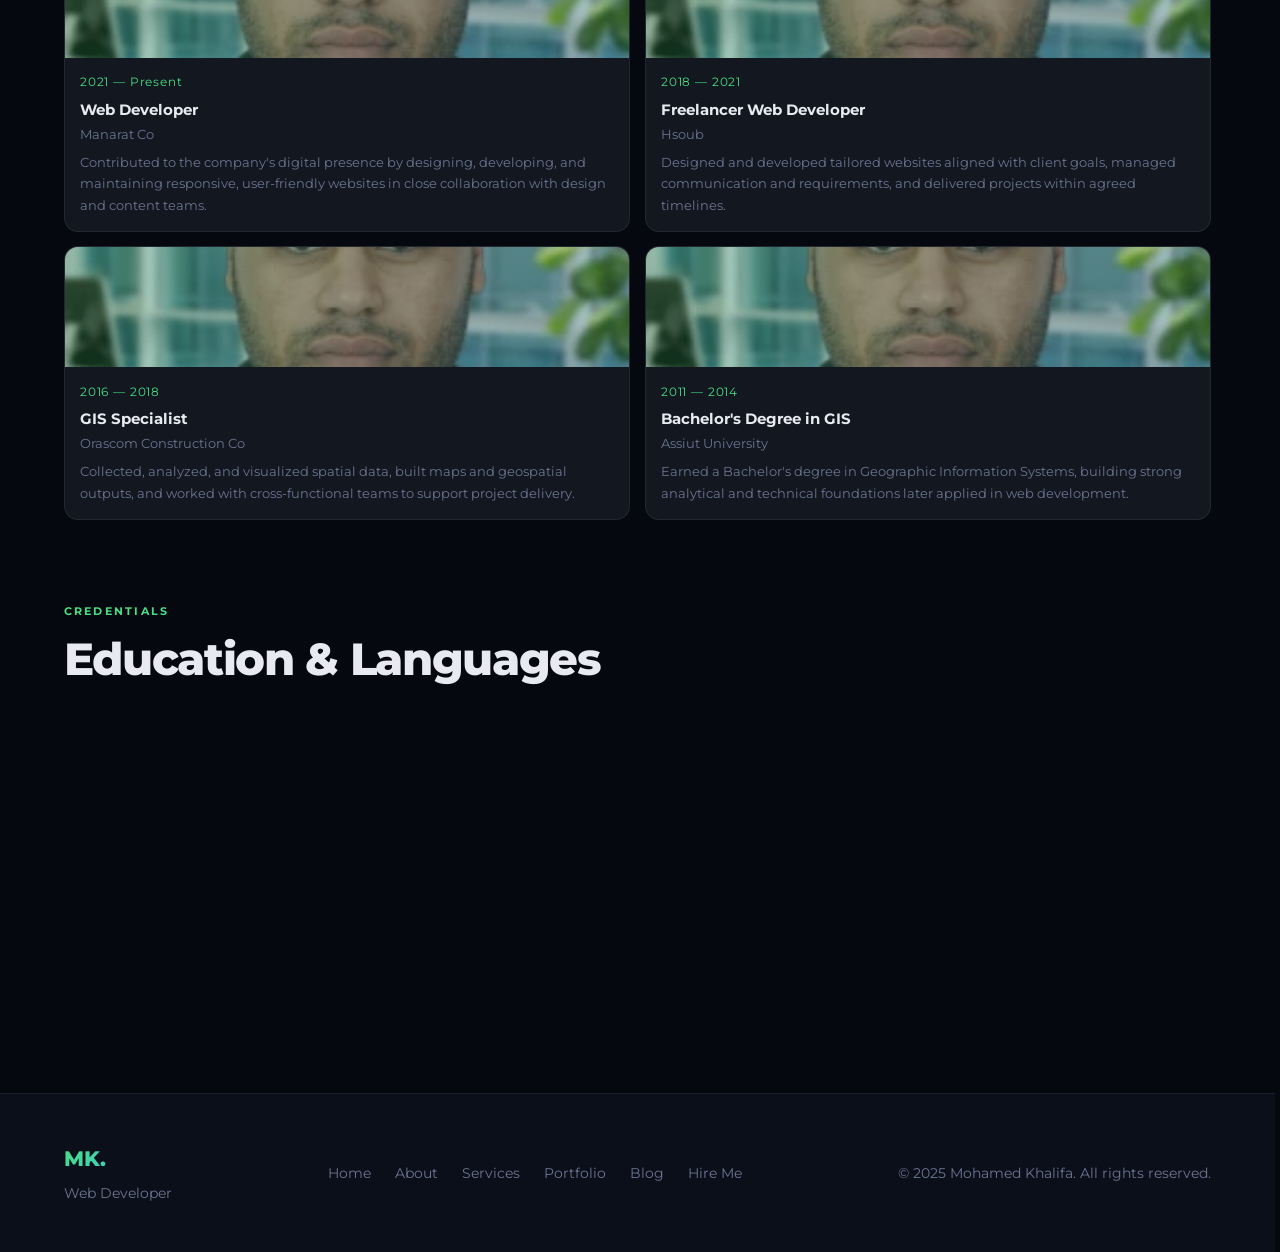
==== commit dbb482c7: "a" ====
--- a/about.html
+++ b/about.html
@@ -7,165 +7,414 @@
     <link rel="icon" type="image/svg+xml" href="favicon.svg" />
     <link rel="stylesheet" href="style.css" />
     <style>
-      .bio-grid {
-        display: grid;
-        grid-template-columns: 1fr 1.6fr;
-        gap: 4rem;
-        align-items: start;
-      }
-      .bio-photo {
-        width: 100%;
-        aspect-ratio: 4/5;
-        background: var(--card);
-        border-radius: 20px;
-        border: 1px solid var(--border);
-        display: flex;
-        align-items: center;
-        justify-content: center;
+      .about-page section {
+        padding-top: 2.6rem;
+        padding-bottom: 2.6rem;
+      }
+      .about-page .section-title {
+        margin-bottom: 0.6rem;
+      }
+      .about-page .section-sub {
+        margin-bottom: 1.15rem;
+      }
+
+      .about-hero {
+        padding: 3rem 5% 2rem;
         position: relative;
         overflow: hidden;
       }
-      .bio-photo::before {
+      .about-hero-grid {
+        display: grid;
+        grid-template-columns: 1.1fr 0.9fr;
+        gap: 2rem;
+        align-items: center;
+        position: relative;
+        z-index: 1;
+      }
+      .about-hero-copy h1 {
+        margin-bottom: 1rem;
+      }
+      .about-hero-copy .section-sub {
+        margin-bottom: 1.2rem;
+      }
+      .hero-tags {
+        display: flex;
+        flex-wrap: wrap;
+        gap: 0.55rem;
+      }
+      .hero-tag {
+        border: 1px solid rgba(74, 222, 128, 0.25);
+        background: rgba(74, 222, 128, 0.08);
+        color: var(--text);
+        padding: 0.38rem 0.74rem;
+        border-radius: 999px;
+        font-size: 0.78rem;
+      }
+      .about-hero-portrait {
+        position: relative;
+        border-radius: 24px;
+        overflow: hidden;
+        min-height: 420px;
+        border: 1px solid rgba(255, 255, 255, 0.12);
+        box-shadow:
+          0 18px 46px rgba(0, 0, 0, 0.35),
+          0 0 24px rgba(56, 189, 248, 0.12);
+      }
+      .about-hero-portrait img {
+        width: 100%;
+        height: 100%;
+        object-fit: cover;
+      }
+      .about-hero-portrait::after {
         content: "";
         position: absolute;
         inset: 0;
         background: linear-gradient(
-          135deg,
-          rgba(74, 222, 128, 0.1),
-          rgba(56, 189, 248, 0.1)
+          to top,
+          rgba(8, 12, 20, 0.7),
+          rgba(8, 12, 20, 0.08) 45%
         );
       }
-      .bio-photo-placeholder {
+      .portrait-caption {
+        position: absolute;
+        left: 1rem;
+        right: 1rem;
+        bottom: 1rem;
+        z-index: 2;
+        display: grid;
+        gap: 0.3rem;
+      }
+      .portrait-caption strong {
         font-family: var(--font-en);
-        font-size: 5rem;
-        font-weight: 800;
-        background: var(--grad-text);
-        -webkit-background-clip: text;
-        -webkit-text-fill-color: transparent;
-        background-clip: text;
-        position: relative;
-        z-index: 1;
-      }
-      .bio-badge {
-        position: absolute;
-        bottom: -1rem;
-        right: -1rem;
+        font-size: 1rem;
+      }
+      [dir="rtl"] .portrait-caption strong {
+        font-family: var(--font-ar);
+      }
+      .portrait-caption span {
+        color: #d8dfeb;
+        font-size: 0.84rem;
+      }
+
+      .profile-shell {
+        display: grid;
+        grid-template-columns: 1fr 1fr;
+        gap: 1rem;
+      }
+      .profile-card {
         background: var(--card);
-        border: 1px solid rgba(74, 222, 128, 0.3);
+        border: 1px solid var(--border);
+        border-radius: 16px;
+        padding: 1.2rem;
+      }
+      .profile-card h3 {
+        font-family: var(--font-en);
+        font-size: 1rem;
+        margin-bottom: 0.5rem;
+      }
+      [dir="rtl"] .profile-card h3 {
+        font-family: var(--font-ar);
+      }
+      .profile-card p {
+        color: var(--muted);
+        font-size: 0.88rem;
+        line-height: 1.72;
+      }
+      .profile-meta {
+        margin-top: 1rem;
+        display: grid;
+        grid-template-columns: repeat(2, minmax(0, 1fr));
+        gap: 0.7rem;
+      }
+      .profile-meta-item {
+        border: 1px solid rgba(74, 222, 128, 0.2);
+        background: rgba(74, 222, 128, 0.06);
         border-radius: 12px;
-        padding: 1rem 1.2rem;
-      }
-      [dir="rtl"] .bio-badge {
-        right: auto;
-        left: -1rem;
-      }
-      .bio-badge-num {
-        font-family: var(--font-en);
-        font-size: 2rem;
-        font-weight: 800;
-        background: var(--grad-text);
-        -webkit-background-clip: text;
-        -webkit-text-fill-color: transparent;
-        background-clip: text;
-        line-height: 1;
-      }
-      .bio-badge-label {
+        padding: 0.65rem;
+      }
+      .profile-meta-item b {
+        display: block;
         font-size: 0.75rem;
         color: var(--muted);
-        margin-top: 0.2rem;
-      }
-      .bio-content h2 {
+        margin-bottom: 0.2rem;
+      }
+      .profile-meta-item span {
+        font-size: 0.85rem;
+      }
+      .profile-image-card {
+        position: relative;
+        min-height: 330px;
+        border-radius: 16px;
+        overflow: hidden;
+        border: 1px solid rgba(255, 255, 255, 0.1);
+      }
+      .profile-image-card img {
+        width: 100%;
+        height: 100%;
+        object-fit: cover;
+      }
+      .floating-chip {
+        position: absolute;
+        z-index: 2;
+        border-radius: 999px;
+        border: 1px solid rgba(255, 255, 255, 0.16);
+        padding: 0.35rem 0.65rem;
+        font-size: 0.72rem;
+        background: rgba(7, 12, 20, 0.8);
+      }
+      .chip-a {
+        top: 12px;
+        left: 12px;
+      }
+      .chip-b {
+        bottom: 12px;
+        right: 12px;
+      }
+
+      .about-premium {
+        border-radius: 18px;
+        border: 1px solid rgba(74, 222, 128, 0.16);
+        background:
+          radial-gradient(
+            110% 80% at 0% 0%,
+            rgba(74, 222, 128, 0.1),
+            transparent 60%
+          ),
+          linear-gradient(
+            145deg,
+            rgba(14, 20, 32, 0.96),
+            rgba(10, 15, 24, 0.96)
+          );
+        padding: 1.4rem;
+      }
+      .value-grid {
+        margin-top: 1rem;
+        display: grid;
+        grid-template-columns: repeat(2, minmax(0, 1fr));
+        gap: 0.9rem;
+      }
+      .value-card {
+        border-radius: 14px;
+        border: 1px solid rgba(255, 255, 255, 0.1);
+        background: rgba(255, 255, 255, 0.02);
+        padding: 1rem;
+      }
+      .value-card h3 {
         font-family: var(--font-en);
-        font-size: clamp(1.6rem, 3vw, 2.2rem);
-        font-weight: 800;
-        letter-spacing: -0.03em;
-        margin-bottom: 1.2rem;
-      }
-      [dir="rtl"] .bio-content h2 {
+        font-size: 0.95rem;
+        margin-bottom: 0.35rem;
+      }
+      [dir="rtl"] .value-card h3 {
         font-family: var(--font-ar);
-        letter-spacing: 0;
-      }
-      .bio-content p {
+      }
+      .value-card p {
         color: var(--muted);
-        line-height: 1.82;
-        font-size: 0.97rem;
-        margin-bottom: 1rem;
-      }
-      .bio-details {
-        display: grid;
-        grid-template-columns: 1fr 1fr;
-        gap: 0.75rem;
-        margin: 2rem 0;
-      }
-      .bio-detail-label {
-        font-size: 0.74rem;
-        color: var(--muted);
-        text-transform: uppercase;
-        letter-spacing: 0.08em;
-      }
-      .bio-detail-val {
-        font-size: 0.9rem;
+        font-size: 0.84rem;
+        line-height: 1.65;
+      }
+      .about-premium-cta {
+        margin-top: 1rem;
+        display: flex;
+        gap: 0.7rem;
+        flex-wrap: wrap;
+      }
+
+      .skills-layout {
+        display: grid;
+        grid-template-columns: 1.06fr 0.94fr;
+        gap: 1.2rem;
+      }
+      .skills-highlights {
+        margin: 0.2rem 0 0.9rem;
+        display: grid;
+        grid-template-columns: repeat(3, minmax(0, 1fr));
+        gap: 0.6rem;
+      }
+      .skills-highlight {
+        border: 1px solid rgba(74, 222, 128, 0.18);
+        background: rgba(74, 222, 128, 0.06);
+        border-radius: 10px;
+        padding: 0.62rem;
+      }
+      .skills-highlight b {
+        display: block;
+        color: var(--green);
+        font-size: 0.75rem;
+        margin-bottom: 0.2rem;
+        letter-spacing: 0.04em;
+      }
+      .skills-highlight span {
+        font-size: 0.8rem;
         color: var(--text);
-        font-weight: 500;
-      }
-      .bio-detail-val a {
-        color: var(--green);
-        text-decoration: none;
-      }
-      .bio-detail-val a:hover {
-        text-decoration: underline;
-      }
-      .skills-layout {
-        display: grid;
-        grid-template-columns: 1fr 1fr;
-        gap: 3rem;
+      }
+      .skills-col {
+        background: var(--card);
+        border: 1px solid var(--border);
+        border-radius: 16px;
+        padding: 1.1rem;
       }
       .skills-col h3 {
         font-family: var(--font-en);
-        font-size: 1.1rem;
-        font-weight: 700;
-        margin-bottom: 1.5rem;
+        margin-bottom: 1rem;
       }
       [dir="rtl"] .skills-col h3 {
         font-family: var(--font-ar);
       }
       .tech-grid {
         display: grid;
-        grid-template-columns: repeat(auto-fill, minmax(88px, 1fr));
+        grid-template-columns: repeat(auto-fill, minmax(92px, 1fr));
+        gap: 0.55rem;
+      }
+      .tech-item {
+        border-radius: 10px;
+        border: 1px solid rgba(255, 255, 255, 0.11);
+        background: rgba(255, 255, 255, 0.02);
+        padding: 0.65rem;
+        text-align: center;
+        font-size: 0.78rem;
+      }
+      .tech-item-icon {
+        font-size: 1.2rem;
+        margin-bottom: 0.2rem;
+      }
+      .skills-visual-card {
+        margin-top: 0.85rem;
+        border-radius: 12px;
+        border: 1px solid rgba(74, 222, 128, 0.18);
+        padding: 0.8rem;
+        background: rgba(74, 222, 128, 0.06);
+      }
+      .skills-photo-wrap {
+        display: flex;
+        justify-content: center;
+        margin: 0.6rem 0;
+      }
+      .skills-photo {
+        width: 112px;
+        height: 112px;
+        border-radius: 50%;
+        overflow: hidden;
+        border: 2px solid rgba(74, 222, 128, 0.42);
+      }
+      .skills-photo img {
+        width: 100%;
+        height: 100%;
+        object-fit: cover;
+      }
+      .skills-badges {
+        display: flex;
+        flex-wrap: wrap;
+        justify-content: center;
+        gap: 0.45rem;
+      }
+      .skills-badge {
+        border-radius: 999px;
+        border: 1px solid rgba(255, 255, 255, 0.16);
+        background: rgba(8, 14, 22, 0.72);
+        padding: 0.28rem 0.58rem;
+        font-size: 0.72rem;
+      }
+      .specialty-grid {
+        margin-top: 0.9rem;
+        display: grid;
+        grid-template-columns: repeat(4, minmax(0, 1fr));
         gap: 0.7rem;
       }
-      .tech-item {
+      .specialty-card {
+        border-radius: 12px;
+        border: 1px solid rgba(255, 255, 255, 0.1);
+        background: rgba(255, 255, 255, 0.02);
+        padding: 0.85rem;
+      }
+      .specialty-card h4 {
+        font-family: var(--font-en);
+        font-size: 0.88rem;
+        margin-bottom: 0.3rem;
+      }
+      [dir="rtl"] .specialty-card h4 {
+        font-family: var(--font-ar);
+      }
+      .specialty-card p {
+        font-size: 0.79rem;
+        line-height: 1.6;
+        color: var(--muted);
+      }
+
+      .exp-grid {
+        display: grid;
+        grid-template-columns: repeat(2, minmax(0, 1fr));
+        gap: 0.9rem;
+      }
+      .exp-card {
+        border-radius: 14px;
+        border: 1px solid var(--border);
         background: var(--card);
+        overflow: hidden;
+      }
+      .exp-thumb {
+        height: 120px;
+        position: relative;
+        overflow: hidden;
+      }
+      .exp-thumb img {
+        width: 100%;
+        height: 100%;
+        object-fit: cover;
+        filter: saturate(0.9) brightness(0.8);
+      }
+      .exp-thumb::after {
+        content: "";
+        position: absolute;
+        inset: 0;
+        background: linear-gradient(
+          to right,
+          rgba(74, 222, 128, 0.22),
+          rgba(56, 189, 248, 0.14)
+        );
+      }
+      .exp-body {
+        padding: 0.95rem;
+      }
+      .exp-year {
+        color: var(--green);
+        font-size: 0.74rem;
+        letter-spacing: 0.07em;
+        margin-bottom: 0.35rem;
+      }
+      .exp-title {
+        font-family: var(--font-en);
+        font-size: 0.94rem;
+        margin-bottom: 0.2rem;
+      }
+      [dir="rtl"] .exp-title {
+        font-family: var(--font-ar);
+      }
+      .exp-company {
+        color: var(--muted);
+        font-size: 0.8rem;
+        margin-bottom: 0.4rem;
+      }
+      .exp-desc {
+        color: var(--muted);
+        font-size: 0.82rem;
+        line-height: 1.62;
+      }
+
+      .cred-grid {
+        display: grid;
+        grid-template-columns: 1fr 1fr;
+        gap: 1rem;
+      }
+      .cred-card {
+        border-radius: 14px;
         border: 1px solid var(--border);
-        border-radius: 10px;
-        padding: 0.7rem;
-        text-align: center;
-        font-size: 0.8rem;
-        color: var(--muted);
-        transition: all 0.25s;
-        cursor: default;
-      }
-      .tech-item:hover {
-        border-color: rgba(74, 222, 128, 0.3);
-        color: var(--green);
-      }
-      .tech-item-icon {
-        font-size: 1.4rem;
-        margin-bottom: 0.25rem;
-      }
-      .cred-grid {
-        display: grid;
-        grid-template-columns: 1fr 1fr;
-        gap: 1.5rem;
-      }
-      .cred-card {
-        padding: 1.6rem;
+        background: var(--card);
+        padding: 1rem;
       }
       .cred-card h3 {
         font-family: var(--font-en);
-        font-size: 1.05rem;
-        font-weight: 700;
-        margin-bottom: 1rem;
+        font-size: 1rem;
+        margin-bottom: 0.65rem;
       }
       [dir="rtl"] .cred-card h3 {
         font-family: var(--font-ar);
@@ -173,92 +422,101 @@
       .cred-list {
         list-style: none;
         display: grid;
-        gap: 0.95rem;
+        gap: 0.65rem;
       }
       .cred-list li {
-        padding: 0.8rem;
-        border: 1px solid var(--border);
+        border: 1px solid rgba(255, 255, 255, 0.1);
         border-radius: 10px;
-        background: rgba(255, 255, 255, 0.01);
+        padding: 0.65rem;
       }
       .cred-y {
-        font-size: 0.74rem;
         color: var(--green);
-        font-weight: 600;
-        letter-spacing: 0.08em;
-        margin-bottom: 0.3rem;
+        font-size: 0.72rem;
+        margin-bottom: 0.2rem;
       }
       .cred-t {
-        font-size: 0.9rem;
-        color: var(--text);
-        font-weight: 600;
+        font-size: 0.86rem;
+        margin-bottom: 0.15rem;
       }
       .cred-s {
+        color: var(--muted);
+        font-size: 0.78rem;
+      }
+      .lang-levels {
+        display: grid;
+        gap: 0.7rem;
+      }
+      .lang-level {
+        border: 1px solid rgba(255, 255, 255, 0.1);
+        border-radius: 10px;
+        padding: 0.6rem;
+      }
+      .lang-level-top {
+        display: flex;
+        justify-content: space-between;
         font-size: 0.8rem;
-        color: var(--muted);
-        margin-top: 0.2rem;
-        line-height: 1.55;
+        margin-bottom: 0.35rem;
+      }
+      .lang-level-bar {
+        height: 5px;
+        border-radius: 999px;
+        background: rgba(255, 255, 255, 0.08);
+        overflow: hidden;
+      }
+      .lang-level-bar i {
+        display: block;
+        height: 100%;
+        background: var(--grad);
       }
       .lang-pills {
         display: flex;
+        gap: 0.5rem;
         flex-wrap: wrap;
-        gap: 0.65rem;
+        margin-bottom: 0.8rem;
       }
       .lang-pill {
-        padding: 0.55rem 0.9rem;
         border-radius: 999px;
-        border: 1px solid rgba(74, 222, 128, 0.22);
+        border: 1px solid rgba(74, 222, 128, 0.2);
         background: rgba(74, 222, 128, 0.08);
-        color: var(--text);
-        font-size: 0.82rem;
-        font-weight: 500;
-      }
+        padding: 0.32rem 0.58rem;
+        font-size: 0.76rem;
+      }
+
       @media (max-width: 1024px) {
-        .bio-grid {
-          gap: 2.4rem;
-        }
-        .skills-layout {
-          gap: 2rem;
-        }
-      }
-      @media (max-width: 768px) {
-        .bio-grid,
+        .about-hero-grid,
         .skills-layout,
-        .cred-grid {
-          grid-template-columns: 1fr;
-          gap: 2rem;
-        }
-        .bio-details {
+        .cred-grid,
+        .profile-shell,
+        .exp-grid {
           grid-template-columns: 1fr;
         }
-        .bio-content,
-        .skills-col,
-        .cred-card {
+        .specialty-grid {
+          grid-template-columns: repeat(2, minmax(0, 1fr));
+        }
+        .skills-highlights {
+          grid-template-columns: 1fr;
+        }
+      }
+      @media (max-width: 768px) {
+        .about-page section {
+          padding-top: 1.9rem;
+          padding-bottom: 1.9rem;
+        }
+        .about-hero {
+          padding-top: 3rem;
+          padding-bottom: 2rem;
           text-align: center;
         }
+        .hero-tags,
+        .about-premium-cta,
         .lang-pills {
           justify-content: center;
         }
-        .bio-badge {
-          right: 50%;
-          transform: translateX(50%);
-          bottom: -0.7rem;
+        .skills-highlight {
+          text-align: center;
         }
-        [dir="rtl"] .bio-badge {
-          left: 50%;
-          right: auto;
-          transform: translateX(-50%);
-        }
-      }
-      @media (max-width: 520px) {
-        .bio-photo-placeholder {
-          font-size: 4rem;
-        }
-        .bio-badge-num {
-          font-size: 1.6rem;
-        }
-        .tech-grid {
-          grid-template-columns: repeat(2, minmax(0, 1fr));
+        .specialty-grid {
+          grid-template-columns: 1fr;
         }
       }
     </style>
@@ -291,109 +549,194 @@
       </div>
     </nav>
 
-    <main>
-      <div class="page-hero">
+    <main class="about-page">
+      <section class="about-hero">
         <div
           class="glow-bg"
           style="
-            width: 600px;
-            height: 400px;
+            width: 640px;
+            height: 420px;
             background: rgba(56, 189, 248, 0.08);
-            top: -100px;
-            right: -200px;
+            top: -140px;
+            right: -220px;
+          "
+        ></div>
+        <div
+          class="glow-bg"
+          style="
+            width: 460px;
+            height: 460px;
+            background: rgba(74, 222, 128, 0.06);
+            bottom: -260px;
+            left: -120px;
           "
         ></div>
         <div class="dot-grid"></div>
-        <div class="section-label fade-up" data-i18n="about_label">
-          About Me
+        <div class="about-hero-grid">
+          <div class="about-hero-copy">
+            <div class="section-label fade-up" data-i18n="about_label">
+              About Me
+            </div>
+            <h1 class="fade-up delay-1">
+              <span data-i18n="about_h1_1">The person behind</span><br /><span
+                data-i18n="about_h1_2"
+                >the code.</span
+              >
+            </h1>
+            <p class="section-sub fade-up delay-2" data-i18n="about_sub">
+              Front-End specialist with practical industry and freelance
+              experience.
+            </p>
+            <div class="hero-tags fade-up delay-3">
+              <span class="hero-tag" data-i18n="about_point1"
+                >5+ Years Experience</span
+              >
+              <span class="hero-tag" data-i18n="about_point2"
+                >50+ Delivered Projects</span
+              >
+              <span class="hero-tag" data-i18n="about_point3"
+                >Frontend & WordPress</span
+              >
+            </div>
+          </div>
+          <div class="about-hero-portrait fade-up delay-2">
+            <img
+              src="img/portfolio.webp"
+              alt="Mohamed Khalifa"
+              loading="eager"
+              decoding="async"
+            />
+            <div class="portrait-caption">
+              <strong data-i18n="bio_h2">Hi, I'm Mohamed Khalifa</strong>
+              <span data-i18n="bio_avail_v">✓ Open to Projects</span>
+            </div>
+          </div>
         </div>
-        <h1 class="fade-up delay-1">
-          <span data-i18n="about_h1_1">The person behind</span><br /><span
-            data-i18n="about_h1_2"
-            >the code.</span
-          >
-        </h1>
-        <p class="fade-up delay-2" data-i18n="about_sub">
-          Passionate developer. Problem solver. Digital craftsman.
-        </p>
-      </div>
+      </section>
 
       <section>
-        <div class="bio-grid">
-          <div class="reveal-left" style="position: relative">
-            <div class="bio-photo">
-              <div class="bio-photo-placeholder">MK</div>
-            </div>
-            <div class="bio-badge">
-              <div class="bio-badge-num">5+</div>
-              <div class="bio-badge-label">Years of<br />Experience</div>
-            </div>
-          </div>
-          <div class="reveal-right d2">
-            <h2 data-i18n="bio_h2">Hi, I'm Mohamed Khalifa</h2>
+        <div class="profile-shell">
+          <article class="profile-card reveal-left">
+            <h3 data-i18n="about_plus_title">
+              Strategic Thinking + Clean Execution
+            </h3>
             <p data-i18n="bio_p1">
-              I'm a Full-Stack Web Developer based in Saudi Arabia, passionate
-              about building digital products that are both beautiful and
-              functional.
+              I am a Web Developer with solid front-end experience in building
+              websites and web applications.
             </p>
             <p data-i18n="bio_p2">
-              Over the years I've worked with startups, agencies, and individual
-              clients to create everything from marketing websites to
-              enterprise-level applications.
+              My work focuses on clean code, reusable components, and practical
+              business outcomes.
             </p>
             <p data-i18n="bio_p3">
-              When I'm not coding, I'm exploring the latest in web technologies
-              and pushing the limits of what's possible on the web.
+              I collaborate effectively with design and content teams to ensure
+              polished delivery.
             </p>
-            <div class="bio-details">
-              <div>
-                <div class="bio-detail-label" data-i18n="bio_loc_l">
-                  Location
-                </div>
-                <div class="bio-detail-val" data-i18n="bio_loc_v">
-                  Saudi Arabia 🇸🇦
-                </div>
-              </div>
-              <div>
-                <div class="bio-detail-label" data-i18n="bio_phone_l">
-                  Phone
-                </div>
-                <div class="bio-detail-val">
-                  <a href="tel:+966532719336">+966 532 719 336</a>
-                </div>
-              </div>
-              <div>
-                <div class="bio-detail-label" data-i18n="bio_email_l">
-                  Email
-                </div>
-                <div class="bio-detail-val">
-                  <a href="mailto:mmd1790@gmail.com">mmd1790@gmail.com</a>
-                </div>
-              </div>
-              <div>
-                <div class="bio-detail-label" data-i18n="bio_avail_l">
-                  Availability
-                </div>
-                <div
-                  class="bio-detail-val"
-                  style="color: var(--green)"
-                  data-i18n="bio_avail_v"
-                >
-                  ✓ Open to Projects
-                </div>
-              </div>
-            </div>
-            <div style="display: flex; gap: 1rem; flex-wrap: wrap">
+            <div class="profile-meta">
+              <div class="profile-meta-item">
+                <b data-i18n="bio_loc_l">Location</b>
+                <span data-i18n="bio_loc_v">Cairo, Egypt 🇪🇬</span>
+              </div>
+              <div class="profile-meta-item">
+                <b data-i18n="bio_phone_l">Phone</b>
+                <span>+966 532 719 336</span>
+              </div>
+              <div class="profile-meta-item">
+                <b data-i18n="bio_email_l">Email</b>
+                <span>mmd1790@gmail.com</span>
+              </div>
+              <div class="profile-meta-item">
+                <b data-i18n="bio_avail_l">Availability</b>
+                <span data-i18n="bio_avail_v">✓ Open to Projects</span>
+              </div>
+            </div>
+            <div
+              style="
+                display: flex;
+                gap: 0.8rem;
+                flex-wrap: wrap;
+                margin-top: 1rem;
+              "
+            >
               <a
                 href="contact.html"
                 class="btn btn-primary"
                 data-i18n="btn_hire"
                 >Hire Me</a
               >
-              <a href="#" class="btn btn-outline" download data-i18n="btn_cv"
+              <a
+                href="Mohamed-Khalifa-CV.txt"
+                class="btn btn-outline"
+                download
+                data-i18n="btn_cv"
                 >Download CV ↓</a
               >
             </div>
+          </article>
+          <article class="profile-image-card reveal-right d2">
+            <img
+              src="img/portfolio.webp"
+              alt="Mohamed Khalifa portrait"
+              loading="lazy"
+              decoding="async"
+            />
+            <span class="floating-chip chip-a">Frontend</span>
+            <span class="floating-chip chip-b">WordPress</span>
+          </article>
+        </div>
+      </section>
+
+      <section>
+        <div class="about-premium reveal">
+          <div class="section-label" data-i18n="about_plus_label">
+            Why Work With Me
+          </div>
+          <h2 class="section-title" data-i18n="about_plus_title">
+            Strategic Thinking + Clean Execution
+          </h2>
+          <p class="section-sub" data-i18n="about_plus_sub">
+            I don't just build pages. I design complete digital experiences that
+            support your business goals.
+          </p>
+          <div class="value-grid">
+            <article class="value-card reveal d1">
+              <h3 data-i18n="about_plus_1_t">Goal-Driven Development</h3>
+              <p data-i18n="about_plus_1_d">
+                Every section is built to serve a clear business objective.
+              </p>
+            </article>
+            <article class="value-card reveal d2">
+              <h3 data-i18n="about_plus_2_t">Clean, Scalable Code</h3>
+              <p data-i18n="about_plus_2_d">
+                Maintainable architecture that supports future growth.
+              </p>
+            </article>
+            <article class="value-card reveal d3">
+              <h3 data-i18n="about_plus_3_t">Fast and Intuitive Interfaces</h3>
+              <p data-i18n="about_plus_3_d">
+                Responsive interfaces optimized for speed and clarity.
+              </p>
+            </article>
+            <article class="value-card reveal d4">
+              <h3 data-i18n="about_plus_4_t">Transparent Workflow</h3>
+              <p data-i18n="about_plus_4_d">
+                Clear updates and predictable delivery from kickoff to launch.
+              </p>
+            </article>
+          </div>
+          <div class="about-premium-cta reveal d4">
+            <a
+              href="portfolio.html"
+              class="btn btn-outline"
+              data-i18n="about_plus_btn1"
+              >Explore My Work →</a
+            >
+            <a
+              href="contact.html"
+              class="btn btn-primary"
+              data-i18n="about_plus_btn2"
+              >Start Your Project</a
+            >
           </div>
         </div>
       </section>
@@ -405,7 +748,30 @@
         <h2 class="section-title reveal d1" data-i18n="skills_title">
           My Toolkit
         </h2>
-        <div class="grad-line reveal d2"></div>
+        <p class="section-sub reveal d2" data-i18n="skills_sub_about">
+          A practical toolkit I use daily to build fast, scalable, and
+          maintainable websites.
+        </p>
+        <div class="skills-highlights reveal d2">
+          <div class="skills-highlight">
+            <b data-i18n="skills_hl_1_t">Frontend</b>
+            <span data-i18n="skills_hl_1_d"
+              >UI architecture and reusable component systems.</span
+            >
+          </div>
+          <div class="skills-highlight">
+            <b data-i18n="skills_hl_2_t">Performance</b>
+            <span data-i18n="skills_hl_2_d"
+              >Core Web Vitals, loading speed, and render optimization.</span
+            >
+          </div>
+          <div class="skills-highlight">
+            <b data-i18n="skills_hl_3_t">Delivery</b>
+            <span data-i18n="skills_hl_3_d"
+              >From design handoff to production-ready launch.</span
+            >
+          </div>
+        </div>
         <div class="skills-layout">
           <div class="skills-col reveal-left">
             <h3 data-i18n="skills_prof">Proficiency Level</h3>
@@ -443,6 +809,14 @@
             </div>
             <div class="skill-bar-wrap">
               <div class="skill-bar-label">
+                <span>WordPress / CMS</span><span>90%</span>
+              </div>
+              <div class="skill-bar-track">
+                <div class="skill-bar-fill" data-w="90"></div>
+              </div>
+            </div>
+            <div class="skill-bar-wrap">
+              <div class="skill-bar-label">
                 <span>Python</span><span>70%</span>
               </div>
               <div class="skill-bar-track">
@@ -451,10 +825,26 @@
             </div>
             <div class="skill-bar-wrap">
               <div class="skill-bar-label">
-                <span>WordPress / CMS</span><span>90%</span>
+                <span>TypeScript</span><span>82%</span>
               </div>
               <div class="skill-bar-track">
-                <div class="skill-bar-fill" data-w="90"></div>
+                <div class="skill-bar-fill" data-w="82"></div>
+              </div>
+            </div>
+            <div class="skill-bar-wrap">
+              <div class="skill-bar-label">
+                <span>Node.js</span><span>76%</span>
+              </div>
+              <div class="skill-bar-track">
+                <div class="skill-bar-fill" data-w="76"></div>
+              </div>
+            </div>
+            <div class="skill-bar-wrap">
+              <div class="skill-bar-label">
+                <span>API Integration</span><span>85%</span>
+              </div>
+              <div class="skill-bar-track">
+                <div class="skill-bar-fill" data-w="85"></div>
               </div>
             </div>
           </div>
@@ -482,79 +872,179 @@
                 Tailwind
               </div>
               <div class="tech-item">
-                <div class="tech-item-icon">🐍</div>
-                Python
+                <div class="tech-item-icon">🧠</div>
+                TypeScript
               </div>
               <div class="tech-item">
-                <div class="tech-item-icon">🧩</div>
-                WordPress
+                <div class="tech-item-icon">🟢</div>
+                Node.js
               </div>
               <div class="tech-item">
-                <div class="tech-item-icon">🐙</div>
-                Git
+                <div class="tech-item-icon">🧱</div>
+                Next.js
+              </div>
+              <div class="tech-item">
+                <div class="tech-item-icon">🐘</div>
+                Laravel
+              </div>
+              <div class="tech-item">
+                <div class="tech-item-icon">🛢️</div>
+                MySQL
+              </div>
+              <div class="tech-item">
+                <div class="tech-item-icon">🔍</div>
+                SEO
               </div>
               <div class="tech-item">
                 <div class="tech-item-icon">🎭</div>
                 Figma
               </div>
             </div>
+            <div class="skills-visual-card reveal d3">
+              <h3 data-i18n="skills_visual_h">Execution That Scales</h3>
+              <div class="skills-photo-wrap">
+                <div class="skills-photo">
+                  <img
+                    src="img/portfolio.webp"
+                    alt="Mohamed Khalifa"
+                    loading="lazy"
+                    decoding="async"
+                  />
+                </div>
+              </div>
+              <div class="skills-badges">
+                <span class="skills-badge" data-i18n="skills_badge_1"
+                  >UI Systems</span
+                >
+                <span class="skills-badge" data-i18n="skills_badge_2"
+                  >Web Performance</span
+                >
+                <span class="skills-badge" data-i18n="skills_badge_3"
+                  >SEO Ready</span
+                >
+                <span class="skills-badge" data-i18n="skills_badge_4"
+                  >Clean Handoff</span
+                >
+              </div>
+            </div>
           </div>
+        </div>
+        <div class="specialty-grid reveal d3">
+          <article class="specialty-card">
+            <h4 data-i18n="skills_spec_1_t">Frontend Architecture</h4>
+            <p data-i18n="skills_spec_1_d">
+              Component-based systems with maintainable structure.
+            </p>
+          </article>
+          <article class="specialty-card">
+            <h4 data-i18n="skills_spec_2_t">Conversion UX</h4>
+            <p data-i18n="skills_spec_2_d">
+              Journeys focused on clarity, trust, and action.
+            </p>
+          </article>
+          <article class="specialty-card">
+            <h4 data-i18n="skills_spec_3_t">Speed Optimization</h4>
+            <p data-i18n="skills_spec_3_d">
+              Practical Core Web Vitals improvements.
+            </p>
+          </article>
+          <article class="specialty-card">
+            <h4 data-i18n="skills_spec_4_t">Launch Readiness</h4>
+            <p data-i18n="skills_spec_4_d">
+              Deployment and post-launch support planning.
+            </p>
+          </article>
         </div>
       </section>
 
       <section>
         <div class="section-label reveal" data-i18n="exp_label">Experience</div>
         <h2 class="section-title reveal d1" data-i18n="exp_title">
-          My Journey
+          Experience & Career Path
         </h2>
-        <div class="grad-line reveal d2"></div>
-        <div class="timeline reveal d3" style="max-width: 600px">
-          <div class="timeline-item">
-            <div class="timeline-year" data-i18n="job1_y">2022 — Present</div>
-            <div class="timeline-title" data-i18n="job1_t">
-              Senior Web Developer
-            </div>
-            <div class="timeline-co" data-i18n="job1_c">Freelance / Remote</div>
-            <div class="timeline-desc" data-i18n="job1_d">
-              Building custom websites and web applications for clients across
-              Saudi Arabia and the MENA region.
-            </div>
-          </div>
-          <div class="timeline-item">
-            <div class="timeline-year" data-i18n="job2_y">2020 — 2022</div>
-            <div class="timeline-title" data-i18n="job2_t">
-              Full-Stack Developer
-            </div>
-            <div class="timeline-co" data-i18n="job2_c">
-              Digital Agency — KSA
-            </div>
-            <div class="timeline-desc" data-i18n="job2_d">
-              Led development of client projects including e-commerce platforms
-              and corporate websites.
-            </div>
-          </div>
-          <div class="timeline-item">
-            <div class="timeline-year" data-i18n="job3_y">2018 — 2020</div>
-            <div class="timeline-title" data-i18n="job3_t">
-              Front-End Developer
-            </div>
-            <div class="timeline-co" data-i18n="job3_c">Tech Startup — KSA</div>
-            <div class="timeline-desc" data-i18n="job3_d">
-              Developed responsive interfaces and interactive components for
-              SaaS products.
-            </div>
-          </div>
-          <div class="timeline-item" style="padding-bottom: 0">
-            <div class="timeline-year" data-i18n="job4_y">2016 — 2018</div>
-            <div class="timeline-title" data-i18n="job4_t">Web Development</div>
-            <div class="timeline-co" data-i18n="job4_c">
-              University — Computer Science
-            </div>
-            <div class="timeline-desc" data-i18n="job4_d">
-              Formal education in computer science with self-taught
-              specialization in modern web development.
-            </div>
-          </div>
+        <div class="exp-grid">
+          <article class="exp-card reveal d1">
+            <div class="exp-thumb">
+              <img
+                src="img/portfolio.webp"
+                alt="Experience visual"
+                loading="lazy"
+                decoding="async"
+              />
+            </div>
+            <div class="exp-body">
+              <div class="exp-year" data-i18n="job1_y">2021 — Present</div>
+              <h3 class="exp-title" data-i18n="job1_t">Web Developer</h3>
+              <div class="exp-company" data-i18n="job1_c">Manarat Co</div>
+              <p class="exp-desc" data-i18n="job1_d">
+                Contributed to digital presence by building responsive websites.
+              </p>
+            </div>
+          </article>
+          <article class="exp-card reveal d2">
+            <div class="exp-thumb">
+              <img
+                src="img/portfolio.webp"
+                alt="Experience visual"
+                loading="lazy"
+                decoding="async"
+              />
+            </div>
+            <div class="exp-body">
+              <div class="exp-year" data-i18n="job2_y">2018 — 2021</div>
+              <h3 class="exp-title" data-i18n="job2_t">
+                Freelancer Web Developer
+              </h3>
+              <div class="exp-company" data-i18n="job2_c">Hsoub</div>
+              <p class="exp-desc" data-i18n="job2_d">
+                Designed and developed tailored websites aligned with client
+                goals.
+              </p>
+            </div>
+          </article>
+          <article class="exp-card reveal d3">
+            <div class="exp-thumb">
+              <img
+                src="img/portfolio.webp"
+                alt="Experience visual"
+                loading="lazy"
+                decoding="async"
+              />
+            </div>
+            <div class="exp-body">
+              <div class="exp-year" data-i18n="job3_y">2016 — 2018</div>
+              <h3 class="exp-title" data-i18n="job3_t">GIS Specialist</h3>
+              <div class="exp-company" data-i18n="job3_c">
+                Orascom Construction Co
+              </div>
+              <p class="exp-desc" data-i18n="job3_d">
+                Worked on geospatial data and mapping support for project teams.
+              </p>
+            </div>
+          </article>
+          <article class="exp-card reveal d4">
+            <div class="exp-thumb">
+              <img
+                src="img/portfolio.webp"
+                alt="Education visual"
+                loading="lazy"
+                decoding="async"
+              />
+            </div>
+            <div class="exp-body">
+              <div class="exp-year" data-i18n="job4_y">2011 — 2014</div>
+              <h3 class="exp-title" data-i18n="job4_t">
+                Bachelor's Degree in GIS
+              </h3>
+              <div class="exp-company" data-i18n="job4_c">
+                Assiut University
+              </div>
+              <p class="exp-desc" data-i18n="job4_d">
+                Built strong analytical and technical foundations for web
+                career.
+              </p>
+            </div>
+          </article>
         </div>
       </section>
 
@@ -565,9 +1055,8 @@
         <h2 class="section-title reveal d1" data-i18n="cred_title">
           Education & Languages
         </h2>
-        <div class="grad-line reveal d2"></div>
         <div class="cred-grid">
-          <div class="glow-card cred-card reveal-left">
+          <article class="cred-card reveal-left">
             <h3 data-i18n="edu_title">Education</h3>
             <ul class="cred-list">
               <li>
@@ -592,15 +1081,38 @@
                 <div class="cred-s" data-i18n="edu3_s">Lynda Platform</div>
               </li>
             </ul>
-          </div>
-          <div class="glow-card cred-card reveal-right d2">
+          </article>
+          <article class="cred-card reveal-right d2">
             <h3 data-i18n="lang_title">Languages</h3>
             <div class="lang-pills">
               <span class="lang-pill" data-i18n="lang1">Arabic</span>
               <span class="lang-pill" data-i18n="lang2">English</span>
               <span class="lang-pill" data-i18n="lang3">French</span>
             </div>
-          </div>
+            <div class="lang-levels">
+              <div class="lang-level">
+                <div class="lang-level-top">
+                  <strong data-i18n="lang1">Arabic</strong
+                  ><span data-i18n="lang_lvl_native">Native</span>
+                </div>
+                <div class="lang-level-bar"><i style="width: 100%"></i></div>
+              </div>
+              <div class="lang-level">
+                <div class="lang-level-top">
+                  <strong data-i18n="lang2">English</strong
+                  ><span data-i18n="lang_lvl_fluent">Fluent</span>
+                </div>
+                <div class="lang-level-bar"><i style="width: 88%"></i></div>
+              </div>
+              <div class="lang-level">
+                <div class="lang-level-top">
+                  <strong data-i18n="lang3">French</strong
+                  ><span data-i18n="lang_lvl_intermediate">Intermediate</span>
+                </div>
+                <div class="lang-level-bar"><i style="width: 62%"></i></div>
+              </div>
+            </div>
+          </article>
         </div>
       </section>
     </main>
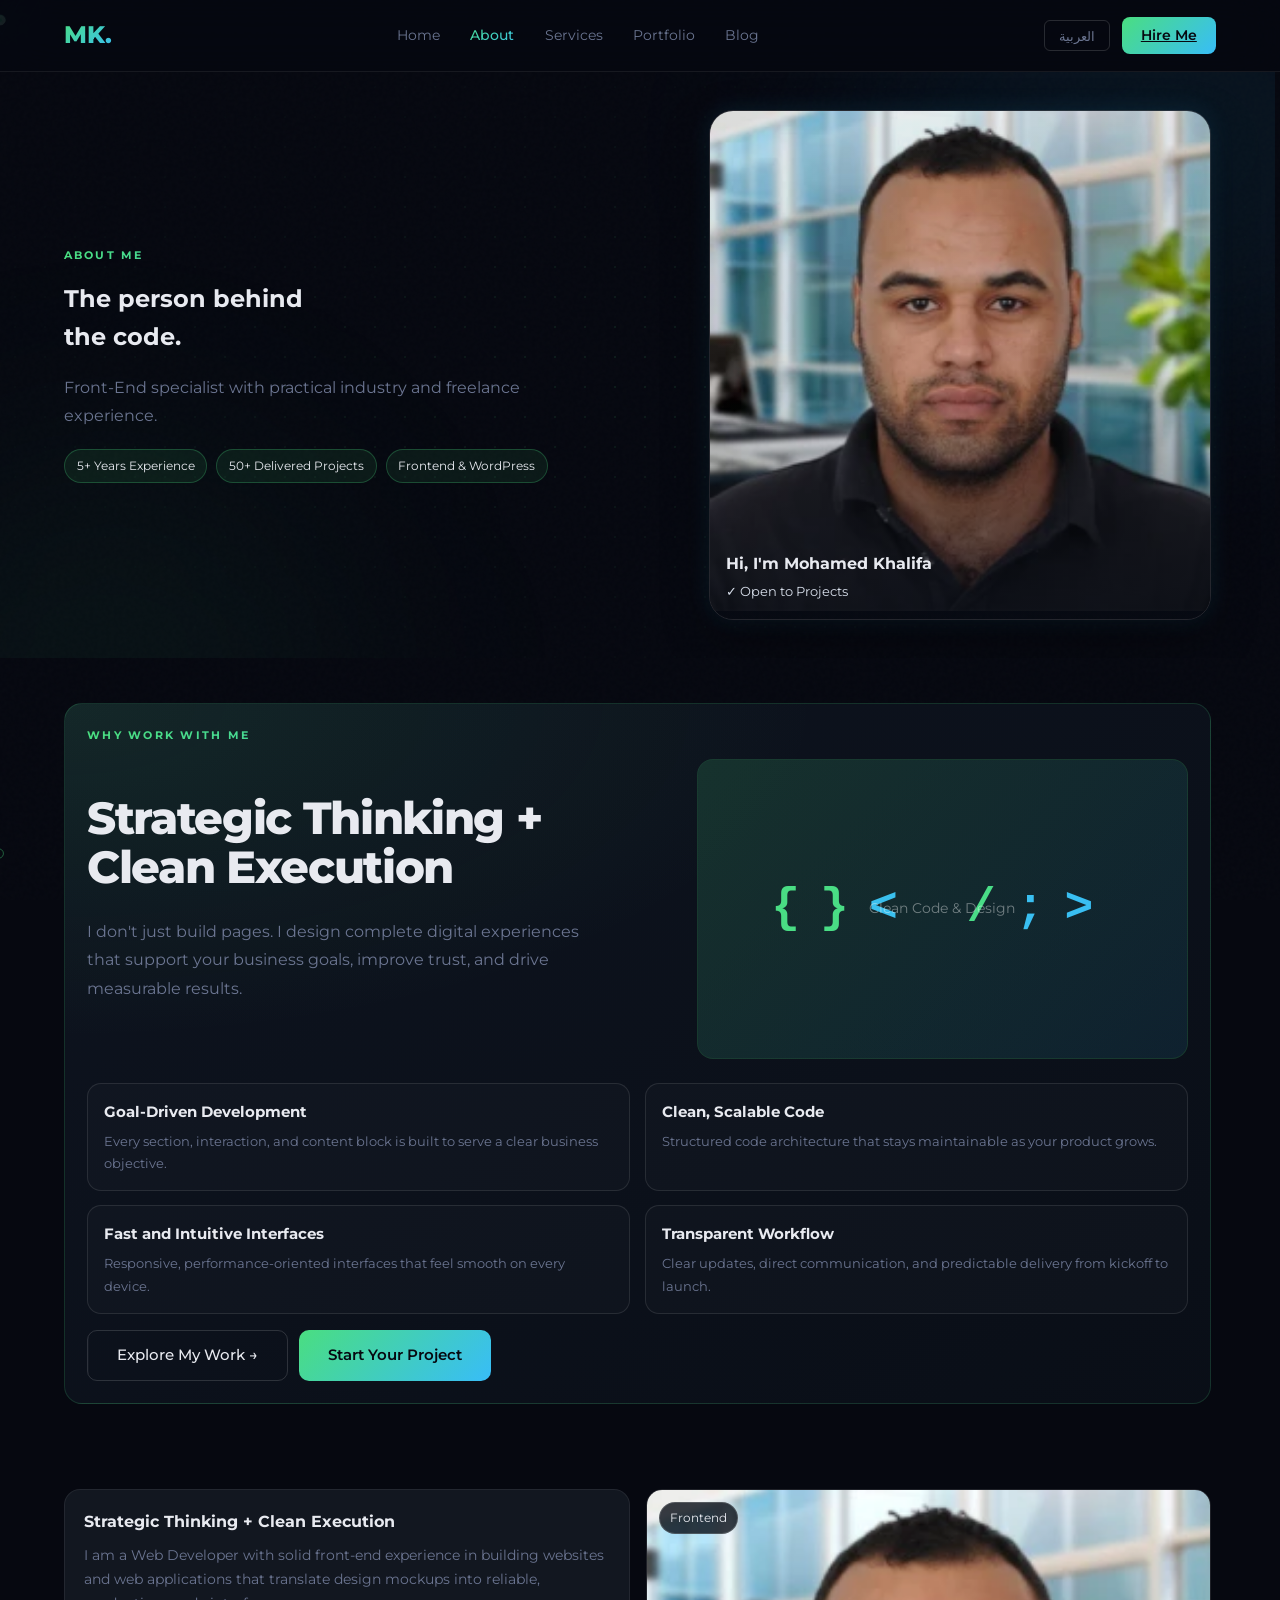
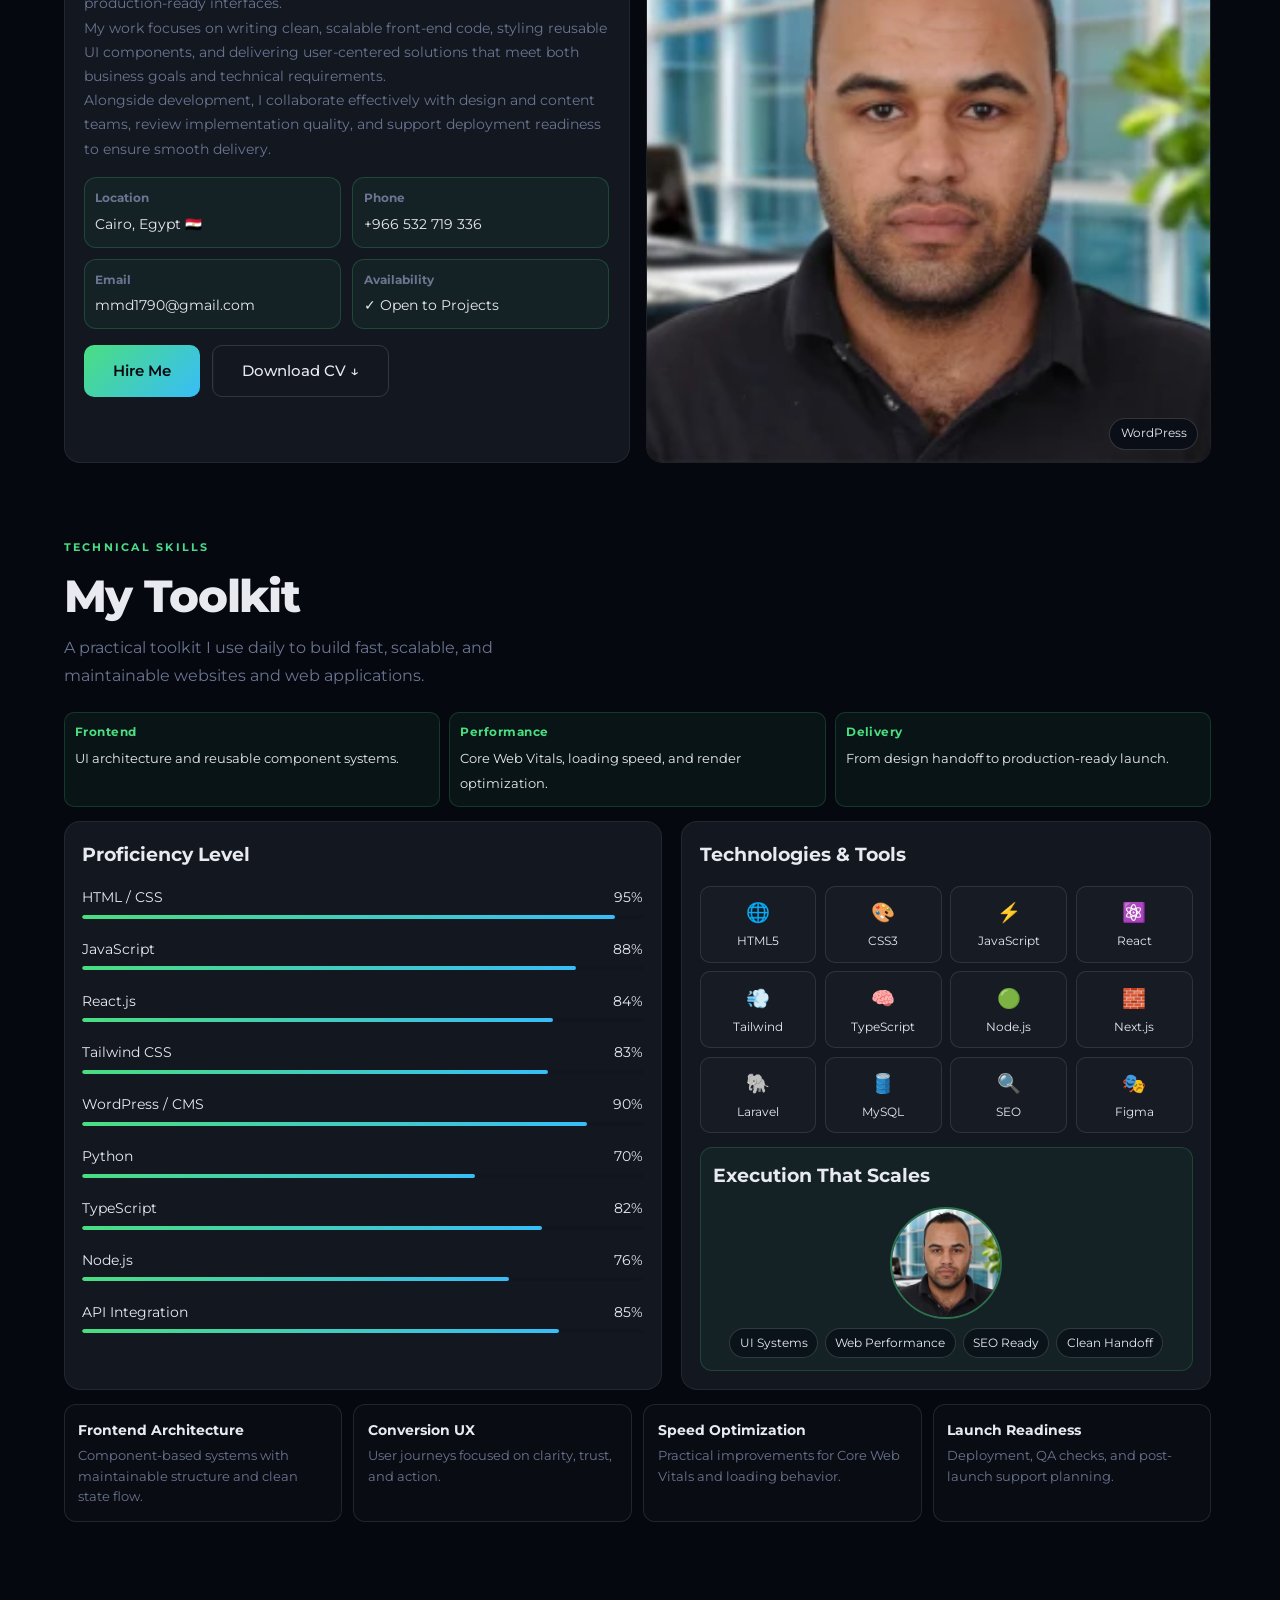
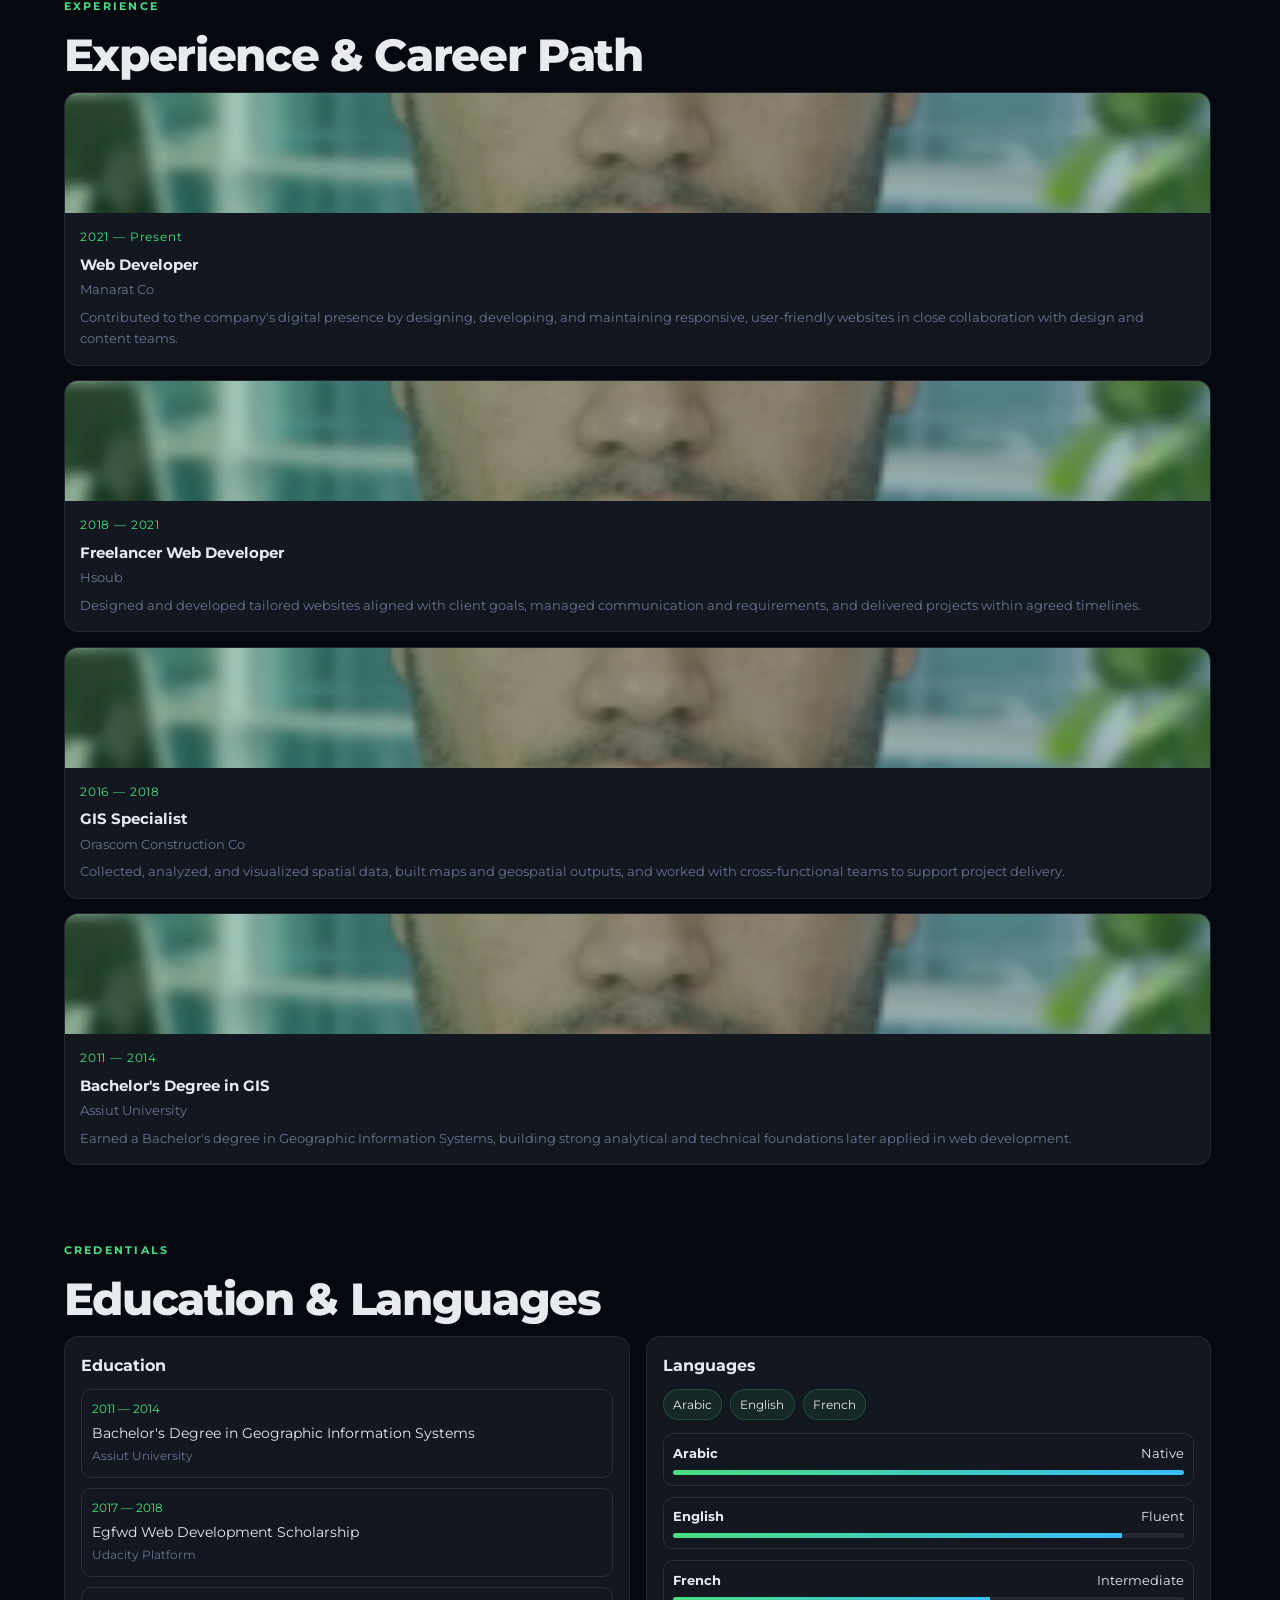
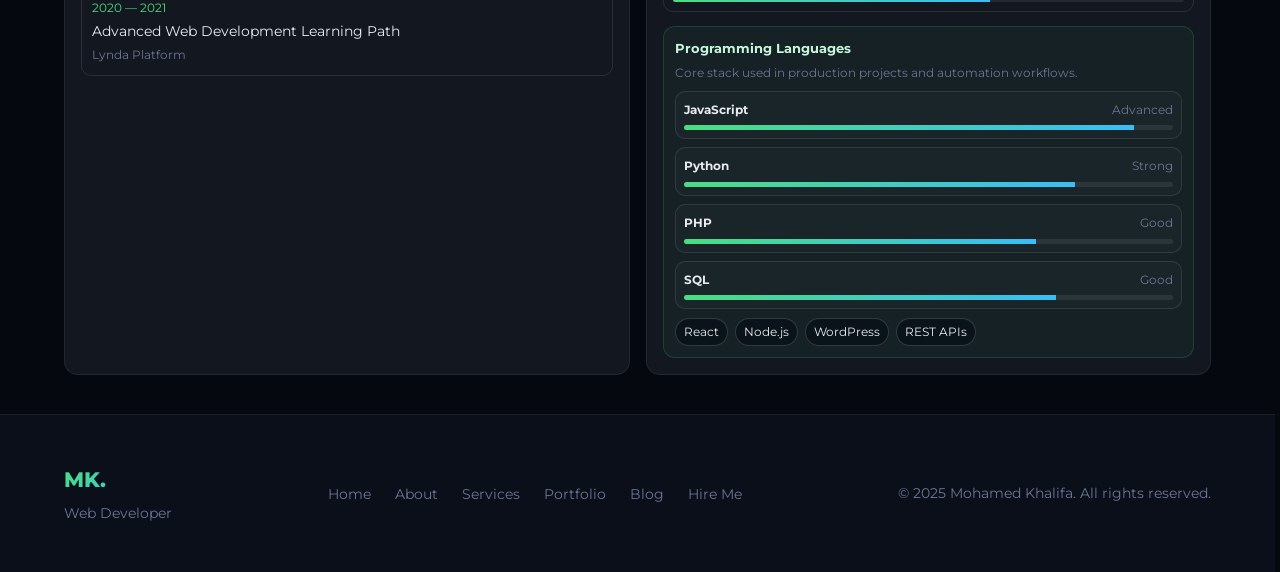
==== commit 944f6d25: "edit ccontat page" ====
--- a/about.html
+++ b/about.html
@@ -8,14 +8,14 @@
     <link rel="stylesheet" href="style.css" />
     <style>
       .about-page section {
-        padding-top: 2.6rem;
-        padding-bottom: 2.6rem;
+        padding-top: 2.4rem;
+        padding-bottom: 2.4rem;
       }
       .about-page .section-title {
-        margin-bottom: 0.6rem;
+        margin-bottom: 0.75rem;
       }
       .about-page .section-sub {
-        margin-bottom: 1.15rem;
+        margin-bottom: 1.35rem;
       }
 
       .about-hero {
@@ -100,6 +100,7 @@
         display: grid;
         grid-template-columns: 1fr 1fr;
         gap: 1rem;
+        margin-top: 0.5rem;
       }
       .profile-card {
         background: var(--card);
@@ -186,6 +187,133 @@
             rgba(10, 15, 24, 0.96)
           );
         padding: 1.4rem;
+        margin-top: 0.4rem;
+      }
+      .premium-content {
+        display: grid;
+        grid-template-columns: 1fr 0.85fr;
+        gap: 2rem;
+        align-items: center;
+        margin-bottom: 1.5rem;
+      }
+      .premium-text {
+        display: flex;
+        flex-direction: column;
+        gap: 0.8rem;
+      }
+      .premium-image {
+        position: relative;
+        border-radius: 16px;
+        overflow: hidden;
+        min-height: 300px;
+        border: 1px solid rgba(74, 222, 128, 0.2);
+        background: linear-gradient(
+          135deg,
+          rgba(14, 20, 32, 0.5),
+          rgba(10, 15, 24, 0.5)
+        );
+        display: flex;
+        align-items: center;
+        justify-content: center;
+      }
+      .premium-image img {
+        width: 100%;
+        height: 100%;
+        object-fit: cover;
+      }
+      .code-symbols {
+        position: relative;
+        width: 100%;
+        height: 100%;
+        display: flex;
+        align-items: center;
+        justify-content: center;
+      }
+      @keyframes float-up {
+        0% {
+          transform: translateY(0px);
+          opacity: 0;
+        }
+        10% {
+          opacity: 1;
+        }
+        90% {
+          opacity: 1;
+        }
+        100% {
+          transform: translateY(-60px);
+          opacity: 0;
+        }
+      }
+      @keyframes pulse-glow {
+        0%,
+        100% {
+          opacity: 0.6;
+          filter: drop-shadow(0 0 8px rgba(74, 222, 128, 0.5));
+        }
+        50% {
+          opacity: 1;
+          filter: drop-shadow(0 0 16px rgba(74, 222, 128, 0.8));
+        }
+      }
+      .code-char {
+        position: absolute;
+        font-family: "Courier New", monospace;
+        font-weight: bold;
+        font-size: 3rem;
+        animation:
+          float-up 3s ease-in infinite,
+          pulse-glow 2s ease-in-out infinite;
+      }
+      .char-1 {
+        left: 15%;
+        animation-delay: 0s, 0s;
+        color: #4ade80;
+      }
+      .char-2 {
+        left: 35%;
+        animation-delay: 0.5s, 0.3s;
+        color: #38bdf8;
+      }
+      .char-3 {
+        left: 55%;
+        animation-delay: 1s, 0.6s;
+        color: #4ade80;
+      }
+      .char-4 {
+        left: 75%;
+        animation-delay: 1.5s, 0.9s;
+        color: #38bdf8;
+      }
+      .char-5 {
+        left: 25%;
+        animation-delay: 2s, 1.2s;
+        color: #4ade80;
+      }
+      .char-6 {
+        left: 65%;
+        animation-delay: 2.5s, 1.5s;
+        color: #38bdf8;
+      }
+      .center-text {
+        position: absolute;
+        text-align: center;
+        z-index: 2;
+      }
+      .center-text p {
+        color: rgba(255, 255, 255, 0.4);
+        font-size: 0.9rem;
+        margin: 0;
+      }
+      .premium-image::after {
+        content: "";
+        position: absolute;
+        inset: 0;
+        background: linear-gradient(
+          135deg,
+          rgba(74, 222, 128, 0.15),
+          rgba(56, 189, 248, 0.1)
+        );
       }
       .value-grid {
         margin-top: 1rem;
@@ -223,6 +351,7 @@
         display: grid;
         grid-template-columns: 1.06fr 0.94fr;
         gap: 1.2rem;
+        margin-top: 0.5rem;
       }
       .skills-highlights {
         margin: 0.2rem 0 0.9rem;
@@ -342,8 +471,9 @@
 
       .exp-grid {
         display: grid;
-        grid-template-columns: repeat(2, minmax(0, 1fr));
+        grid-template-columns: 1fr;
         gap: 0.9rem;
+        margin-top: 0.5rem;
       }
       .exp-card {
         border-radius: 14px;
@@ -404,6 +534,7 @@
         display: grid;
         grid-template-columns: 1fr 1fr;
         gap: 1rem;
+        margin-top: 0.5rem;
       }
       .cred-card {
         border-radius: 14px;
@@ -481,13 +612,71 @@
         padding: 0.32rem 0.58rem;
         font-size: 0.76rem;
       }
+      .prog-stack {
+        margin-top: 0.85rem;
+        border: 1px solid rgba(74, 222, 128, 0.18);
+        border-radius: 12px;
+        background: rgba(74, 222, 128, 0.05);
+        padding: 0.7rem;
+      }
+      .prog-stack h4 {
+        font-family: var(--font-en);
+        font-size: 0.84rem;
+        margin-bottom: 0.2rem;
+        color: #c7f7da;
+      }
+      [dir="rtl"] .prog-stack h4 {
+        font-family: var(--font-ar);
+      }
+      .prog-note {
+        font-size: 0.75rem;
+        color: var(--muted);
+        margin-bottom: 0.55rem;
+        line-height: 1.6;
+      }
+      .prog-list {
+        display: grid;
+        gap: 0.5rem;
+      }
+      .prog-item {
+        border: 1px solid rgba(255, 255, 255, 0.1);
+        border-radius: 10px;
+        padding: 0.5rem;
+        background: rgba(255, 255, 255, 0.02);
+      }
+      .prog-top {
+        display: flex;
+        justify-content: space-between;
+        gap: 0.7rem;
+        align-items: baseline;
+        margin-bottom: 0.35rem;
+        font-size: 0.78rem;
+      }
+      .prog-top span {
+        color: var(--muted);
+        font-size: 0.72rem;
+      }
+      .prog-tools {
+        display: flex;
+        flex-wrap: wrap;
+        gap: 0.4rem;
+        margin-top: 0.55rem;
+      }
+      .prog-tool {
+        border-radius: 999px;
+        border: 1px solid rgba(255, 255, 255, 0.16);
+        background: rgba(8, 14, 22, 0.72);
+        padding: 0.24rem 0.52rem;
+        font-size: 0.72rem;
+      }
 
       @media (max-width: 1024px) {
         .about-hero-grid,
         .skills-layout,
         .cred-grid,
         .profile-shell,
-        .exp-grid {
+        .exp-grid,
+        .premium-content {
           grid-template-columns: 1fr;
         }
         .specialty-grid {
@@ -499,17 +688,35 @@
       }
       @media (max-width: 768px) {
         .about-page section {
-          padding-top: 1.9rem;
-          padding-bottom: 1.9rem;
+          padding-top: 1.8rem;
+          padding-bottom: 1.8rem;
         }
         .about-hero {
-          padding-top: 3rem;
-          padding-bottom: 2rem;
+          padding-top: 2.8rem;
+          padding-bottom: 1.8rem;
           text-align: center;
         }
         .hero-tags,
         .about-premium-cta,
         .lang-pills {
+          justify-content: center;
+        }
+        .premium-content {
+          gap: 1.2rem;
+        }
+        .premium-image {
+          min-height: 220px;
+        }
+        .prog-top {
+          flex-direction: column;
+          align-items: center;
+          text-align: center;
+          gap: 0.15rem;
+        }
+        .prog-stack {
+          text-align: center;
+        }
+        .prog-tools {
           justify-content: center;
         }
         .skills-highlight {
@@ -615,89 +822,34 @@
       </section>
 
       <section>
-        <div class="profile-shell">
-          <article class="profile-card reveal-left">
-            <h3 data-i18n="about_plus_title">
-              Strategic Thinking + Clean Execution
-            </h3>
-            <p data-i18n="bio_p1">
-              I am a Web Developer with solid front-end experience in building
-              websites and web applications.
-            </p>
-            <p data-i18n="bio_p2">
-              My work focuses on clean code, reusable components, and practical
-              business outcomes.
-            </p>
-            <p data-i18n="bio_p3">
-              I collaborate effectively with design and content teams to ensure
-              polished delivery.
-            </p>
-            <div class="profile-meta">
-              <div class="profile-meta-item">
-                <b data-i18n="bio_loc_l">Location</b>
-                <span data-i18n="bio_loc_v">Cairo, Egypt 🇪🇬</span>
-              </div>
-              <div class="profile-meta-item">
-                <b data-i18n="bio_phone_l">Phone</b>
-                <span>+966 532 719 336</span>
-              </div>
-              <div class="profile-meta-item">
-                <b data-i18n="bio_email_l">Email</b>
-                <span>mmd1790@gmail.com</span>
-              </div>
-              <div class="profile-meta-item">
-                <b data-i18n="bio_avail_l">Availability</b>
-                <span data-i18n="bio_avail_v">✓ Open to Projects</span>
-              </div>
-            </div>
-            <div
-              style="
-                display: flex;
-                gap: 0.8rem;
-                flex-wrap: wrap;
-                margin-top: 1rem;
-              "
-            >
-              <a
-                href="contact.html"
-                class="btn btn-primary"
-                data-i18n="btn_hire"
-                >Hire Me</a
-              >
-              <a
-                href="Mohamed-Khalifa-CV.txt"
-                class="btn btn-outline"
-                download
-                data-i18n="btn_cv"
-                >Download CV ↓</a
-              >
-            </div>
-          </article>
-          <article class="profile-image-card reveal-right d2">
-            <img
-              src="img/portfolio.webp"
-              alt="Mohamed Khalifa portrait"
-              loading="lazy"
-              decoding="async"
-            />
-            <span class="floating-chip chip-a">Frontend</span>
-            <span class="floating-chip chip-b">WordPress</span>
-          </article>
-        </div>
-      </section>
-
-      <section>
         <div class="about-premium reveal">
           <div class="section-label" data-i18n="about_plus_label">
             Why Work With Me
           </div>
-          <h2 class="section-title" data-i18n="about_plus_title">
-            Strategic Thinking + Clean Execution
-          </h2>
-          <p class="section-sub" data-i18n="about_plus_sub">
-            I don't just build pages. I design complete digital experiences that
-            support your business goals.
-          </p>
+          <div class="premium-content">
+            <div class="premium-text">
+              <h2 class="section-title" data-i18n="about_plus_title">
+                Strategic Thinking + Clean Execution
+              </h2>
+              <p class="section-sub" data-i18n="about_plus_sub">
+                I don't just build pages. I design complete digital experiences
+                that support your business goals.
+              </p>
+            </div>
+            <div class="premium-image">
+              <div class="code-symbols">
+                <span class="code-char char-1">{</span>
+                <span class="code-char char-2">&lt;</span>
+                <span class="code-char char-3">/</span>
+                <span class="code-char char-4">&gt;</span>
+                <span class="code-char char-5">}</span>
+                <span class="code-char char-6">;</span>
+                <div class="center-text">
+                  <p data-i18n="about_plus_code_label">Clean Code &amp; Design</p>
+                </div>
+              </div>
+            </div>
+          </div>
           <div class="value-grid">
             <article class="value-card reveal d1">
               <h3 data-i18n="about_plus_1_t">Goal-Driven Development</h3>
@@ -742,6 +894,78 @@
       </section>
 
       <section>
+        <div class="profile-shell">
+          <article class="profile-card reveal-left">
+            <h3 data-i18n="about_plus_title">
+              Strategic Thinking + Clean Execution
+            </h3>
+            <p data-i18n="bio_p1">
+              I am a Web Developer with solid front-end experience in building
+              websites and web applications.
+            </p>
+            <p data-i18n="bio_p2">
+              My work focuses on clean code, reusable components, and practical
+              business outcomes.
+            </p>
+            <p data-i18n="bio_p3">
+              I collaborate effectively with design and content teams to ensure
+              polished delivery.
+            </p>
+            <div class="profile-meta">
+              <div class="profile-meta-item">
+                <b data-i18n="bio_loc_l">Location</b>
+                <span data-i18n="bio_loc_v">Cairo, Egypt 🇪🇬</span>
+              </div>
+              <div class="profile-meta-item">
+                <b data-i18n="bio_phone_l">Phone</b>
+                <span>+966 532 719 336</span>
+              </div>
+              <div class="profile-meta-item">
+                <b data-i18n="bio_email_l">Email</b>
+                <span>mmd1790@gmail.com</span>
+              </div>
+              <div class="profile-meta-item">
+                <b data-i18n="bio_avail_l">Availability</b>
+                <span data-i18n="bio_avail_v">✓ Open to Projects</span>
+              </div>
+            </div>
+            <div
+              style="
+                display: flex;
+                gap: 0.8rem;
+                flex-wrap: wrap;
+                margin-top: 1rem;
+              "
+            >
+              <a
+                href="contact.html"
+                class="btn btn-primary"
+                data-i18n="btn_hire"
+                >Hire Me</a
+              >
+              <a
+                href="Mohamed-Khalifa-CV.txt"
+                class="btn btn-outline"
+                download
+                data-i18n="btn_cv"
+                >Download CV ↓</a
+              >
+            </div>
+          </article>
+          <article class="profile-image-card reveal-right d2">
+            <img
+              src="img/portfolio.webp"
+              alt="Mohamed Khalifa portrait"
+              loading="lazy"
+              decoding="async"
+            />
+            <span class="floating-chip chip-a">Frontend</span>
+            <span class="floating-chip chip-b">WordPress</span>
+          </article>
+        </div>
+      </section>
+
+      <section>
         <div class="section-label reveal" data-i18n="skills_label">
           Technical Skills
         </div>
@@ -1110,6 +1334,48 @@
                   ><span data-i18n="lang_lvl_intermediate">Intermediate</span>
                 </div>
                 <div class="lang-level-bar"><i style="width: 62%"></i></div>
+              </div>
+            </div>
+            <div class="prog-stack">
+              <h4 data-i18n="prog_lang_title">Programming Languages</h4>
+              <p class="prog-note" data-i18n="prog_lang_note">
+                Core stack used in production projects and automation workflows.
+              </p>
+              <div class="prog-list">
+                <div class="prog-item">
+                  <div class="prog-top">
+                    <strong data-i18n="prog_js">JavaScript</strong>
+                    <span data-i18n="prog_lvl_advanced">Advanced</span>
+                  </div>
+                  <div class="lang-level-bar"><i style="width: 92%"></i></div>
+                </div>
+                <div class="prog-item">
+                  <div class="prog-top">
+                    <strong data-i18n="prog_py">Python</strong>
+                    <span data-i18n="prog_lvl_strong">Strong</span>
+                  </div>
+                  <div class="lang-level-bar"><i style="width: 80%"></i></div>
+                </div>
+                <div class="prog-item">
+                  <div class="prog-top">
+                    <strong data-i18n="prog_php">PHP</strong>
+                    <span data-i18n="prog_lvl_good">Good</span>
+                  </div>
+                  <div class="lang-level-bar"><i style="width: 72%"></i></div>
+                </div>
+                <div class="prog-item">
+                  <div class="prog-top">
+                    <strong data-i18n="prog_sql">SQL</strong>
+                    <span data-i18n="prog_lvl_good">Good</span>
+                  </div>
+                  <div class="lang-level-bar"><i style="width: 76%"></i></div>
+                </div>
+              </div>
+              <div class="prog-tools">
+                <span class="prog-tool" data-i18n="prog_tool_1">React</span>
+                <span class="prog-tool" data-i18n="prog_tool_2">Node.js</span>
+                <span class="prog-tool" data-i18n="prog_tool_3">WordPress</span>
+                <span class="prog-tool" data-i18n="prog_tool_4">REST APIs</span>
               </div>
             </div>
           </article>
--- a/style.css
+++ b/style.css
@@ -461,28 +461,28 @@
 .fade-up {
   opacity: 0;
   transform: translateY(28px);
-  animation: fadeUp 0.8s cubic-bezier(0.4, 0, 0.2, 1) forwards;
-}
-@keyframes fadeUp {
-  to {
-    opacity: 1;
-    transform: translateY(0);
-  }
+  transition:
+    opacity 0.8s cubic-bezier(0.4, 0, 0.2, 1),
+    transform 0.8s cubic-bezier(0.4, 0, 0.2, 1);
+}
+.fade-up.revealed {
+  opacity: 1;
+  transform: translateY(0);
 }
 .delay-1 {
-  animation-delay: 0.12s;
+  transition-delay: 0.12s;
 }
 .delay-2 {
-  animation-delay: 0.25s;
+  transition-delay: 0.25s;
 }
 .delay-3 {
-  animation-delay: 0.38s;
+  transition-delay: 0.38s;
 }
 .delay-4 {
-  animation-delay: 0.52s;
+  transition-delay: 0.52s;
 }
 .delay-5 {
-  animation-delay: 0.66s;
+  transition-delay: 0.66s;
 }
 
 /* SKILL BAR */
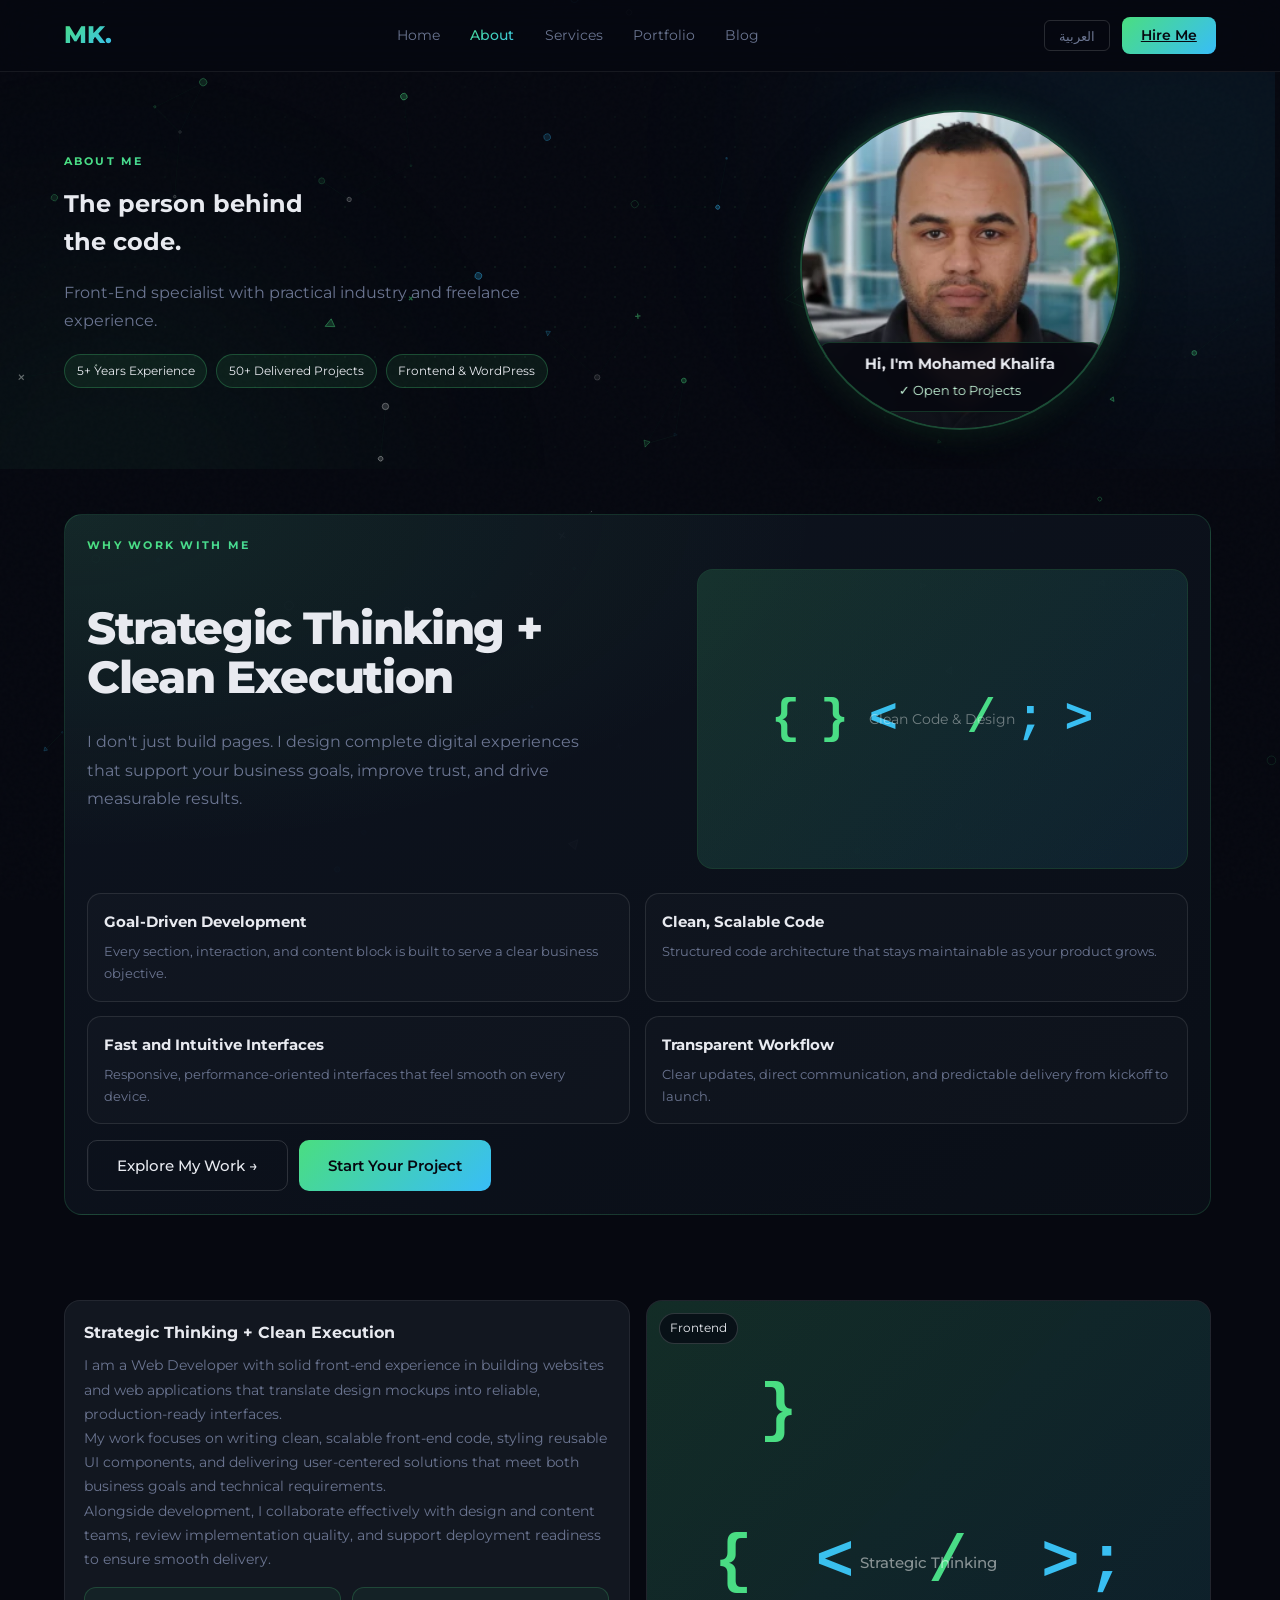
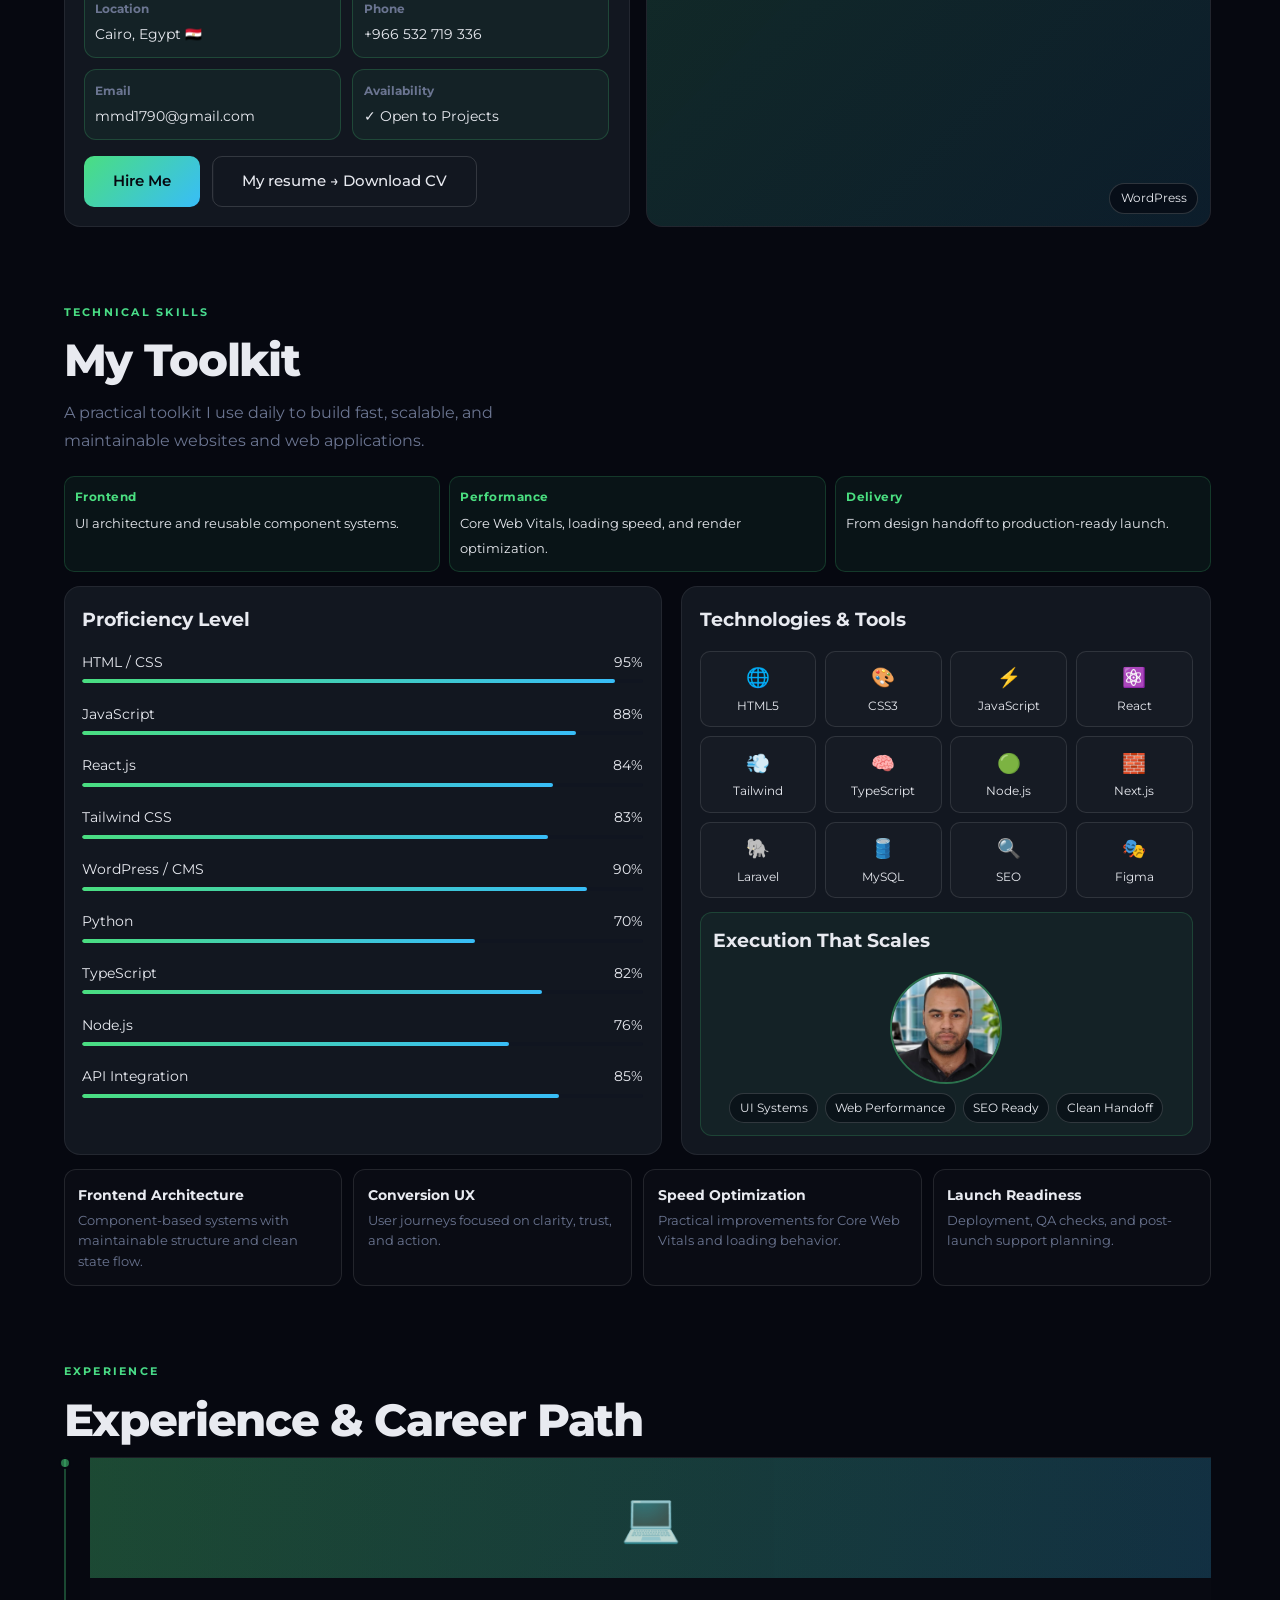
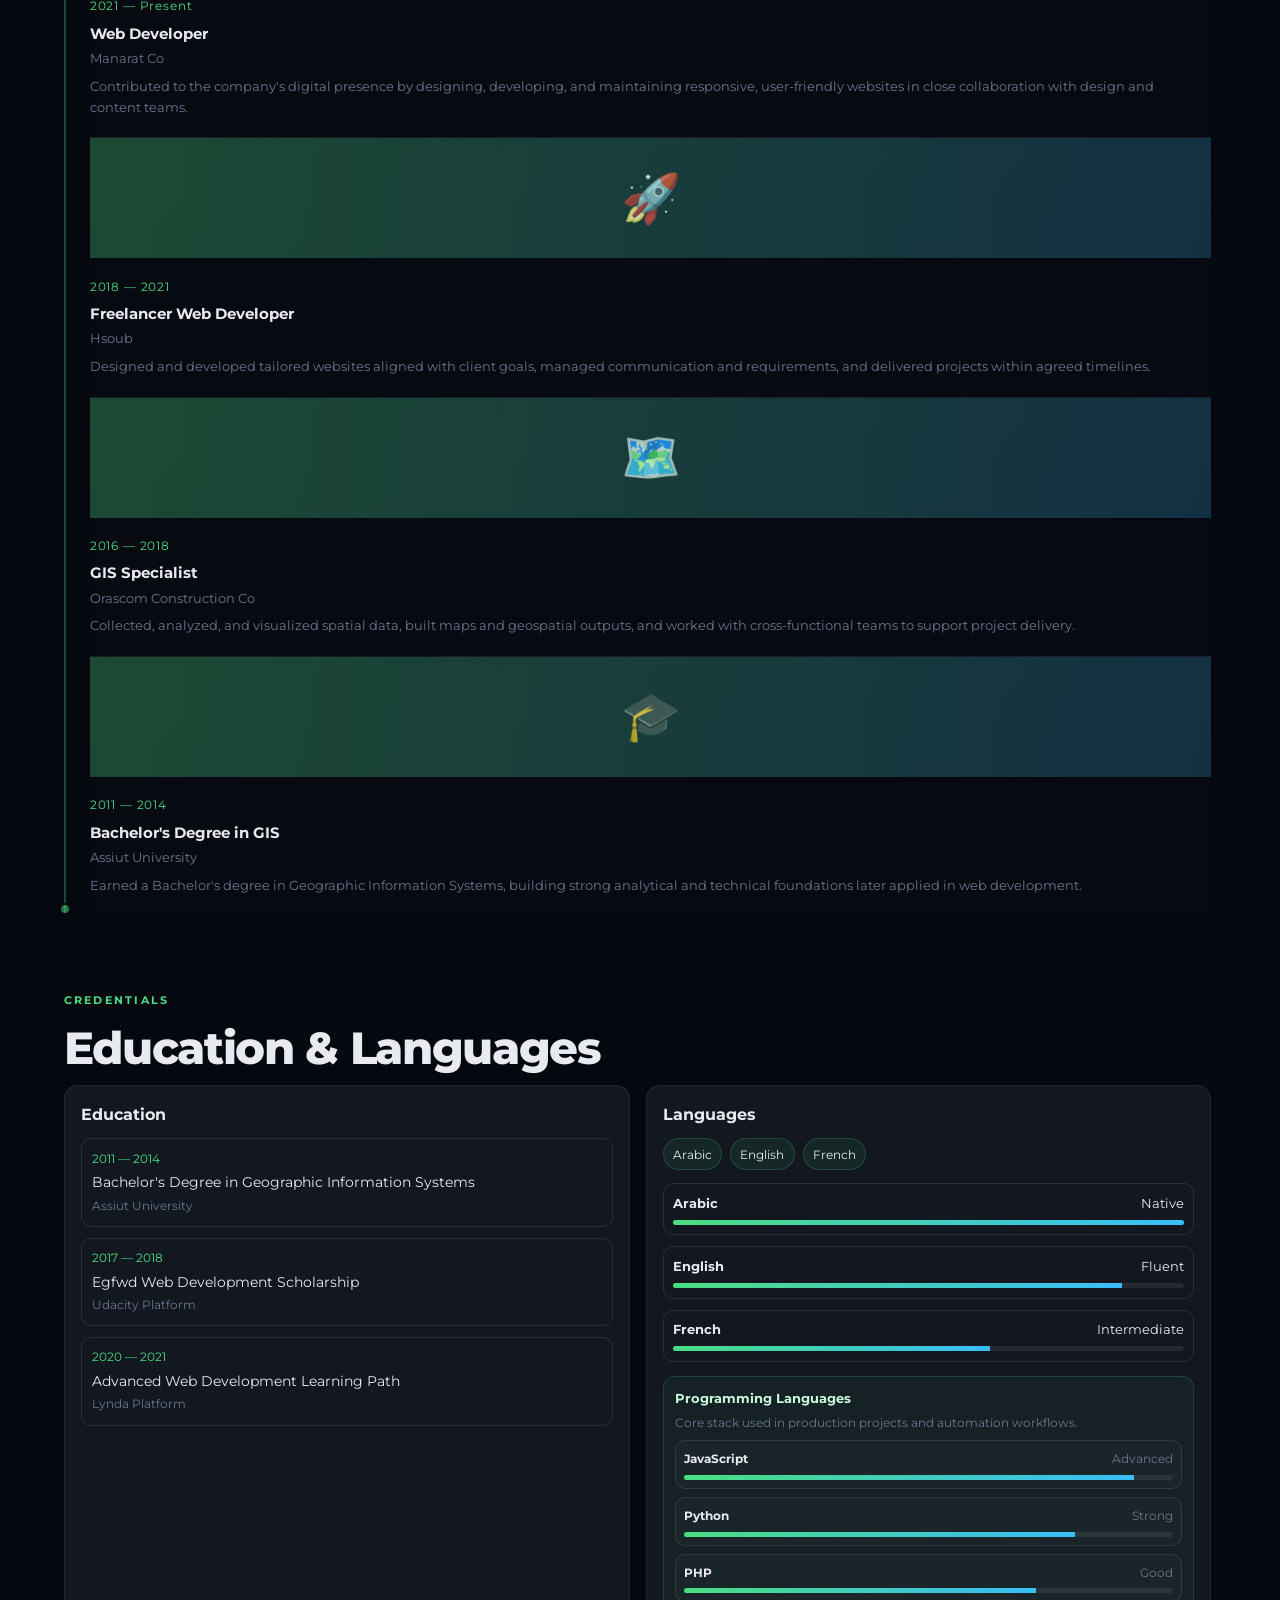
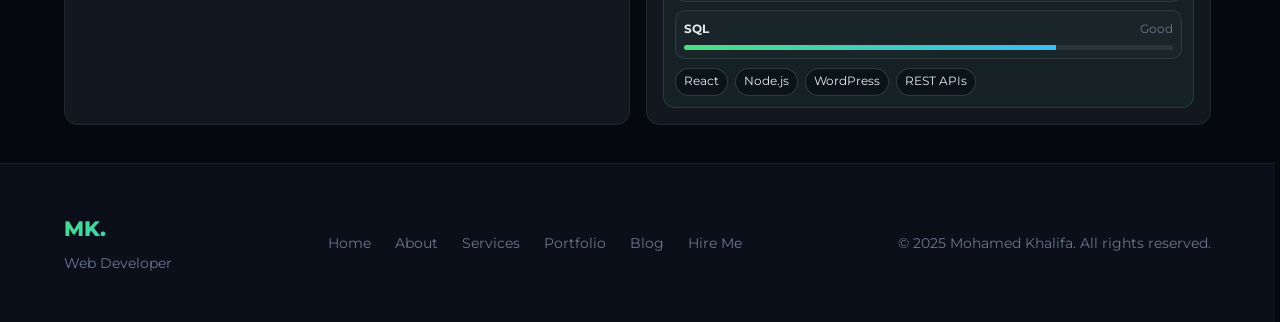
==== commit ab042467: "edit about page" ====
--- a/about.html
+++ b/about.html
@@ -52,13 +52,46 @@
       }
       .about-hero-portrait {
         position: relative;
-        border-radius: 24px;
+        border-radius: 50%;
         overflow: hidden;
-        min-height: 420px;
-        border: 1px solid rgba(255, 255, 255, 0.12);
+        width: 320px;
+        height: 320px;
+        border: 2px solid rgba(74, 222, 128, 0.3);
         box-shadow:
-          0 18px 46px rgba(0, 0, 0, 0.35),
-          0 0 24px rgba(56, 189, 248, 0.12);
+          0 24px 64px rgba(0, 0, 0, 0.4),
+          0 0 32px rgba(74, 222, 128, 0.2),
+          inset 0 0 24px rgba(74, 222, 128, 0.08);
+        animation: portrait-float 6s ease-in-out infinite;
+        margin: 0 auto;
+      }
+      @keyframes portrait-float {
+        0%,
+        100% {
+          transform: translateY(0px);
+        }
+        50% {
+          transform: translateY(-16px);
+        }
+      }
+      .about-hero-portrait:hover {
+        animation: portrait-glow 2s ease-in-out infinite;
+      }
+      @keyframes portrait-glow {
+        0%,
+        100% {
+          box-shadow:
+            0 24px 64px rgba(0, 0, 0, 0.4),
+            0 0 32px rgba(74, 222, 128, 0.2),
+            0 0 48px rgba(74, 222, 128, 0.3),
+            inset 0 0 24px rgba(74, 222, 128, 0.1);
+        }
+        50% {
+          box-shadow:
+            0 24px 64px rgba(0, 0, 0, 0.4),
+            0 0 48px rgba(74, 222, 128, 0.35),
+            0 0 72px rgba(74, 222, 128, 0.5),
+            inset 0 0 32px rgba(74, 222, 128, 0.15);
+        }
       }
       .about-hero-portrait img {
         width: 100%;
@@ -77,23 +110,31 @@
       }
       .portrait-caption {
         position: absolute;
-        left: 1rem;
-        right: 1rem;
+        left: 50%;
+        right: auto;
         bottom: 1rem;
+        transform: translateX(-50%);
         z-index: 2;
         display: grid;
         gap: 0.3rem;
+        text-align: center;
+        background: rgba(6, 8, 16, 0.85);
+        backdrop-filter: blur(8px);
+        padding: 0.6rem 0.8rem;
+        border-radius: 12px;
+        border: 1px solid rgba(74, 222, 128, 0.2);
+        width: 90%;
       }
       .portrait-caption strong {
         font-family: var(--font-en);
-        font-size: 1rem;
+        font-size: 0.95rem;
       }
       [dir="rtl"] .portrait-caption strong {
         font-family: var(--font-ar);
       }
       .portrait-caption span {
-        color: #d8dfeb;
-        font-size: 0.84rem;
+        color: #c7f7da;
+        font-size: 0.8rem;
       }
 
       .profile-shell {
@@ -148,11 +189,89 @@
         border-radius: 16px;
         overflow: hidden;
         border: 1px solid rgba(255, 255, 255, 0.1);
+        background: linear-gradient(
+          135deg,
+          rgba(14, 20, 32, 0.5),
+          rgba(10, 15, 24, 0.5)
+        );
+        display: flex;
+        align-items: center;
+        justify-content: center;
       }
       .profile-image-card img {
         width: 100%;
         height: 100%;
         object-fit: cover;
+      }
+      .profile-code-symbols {
+        position: relative;
+        width: 100%;
+        height: 100%;
+        display: flex;
+        align-items: center;
+        justify-content: center;
+      }
+      .profile-code-char {
+        position: absolute;
+        font-family: "Courier New", monospace;
+        font-weight: bold;
+        font-size: 4rem;
+        animation:
+          float-up 3s ease-in infinite,
+          pulse-glow 2s ease-in-out infinite;
+      }
+      .profile-char-1 {
+        left: 12%;
+        animation-delay: 0s, 0s;
+        color: #4ade80;
+      }
+      .profile-char-2 {
+        left: 30%;
+        animation-delay: 0.5s, 0.3s;
+        color: #38bdf8;
+      }
+      .profile-char-3 {
+        left: 50%;
+        animation-delay: 1s, 0.6s;
+        color: #4ade80;
+      }
+      .profile-char-4 {
+        left: 70%;
+        animation-delay: 1.5s, 0.9s;
+        color: #38bdf8;
+      }
+      .profile-char-5 {
+        left: 20%;
+        top: 60px;
+        animation-delay: 2s, 1.2s;
+        color: #4ade80;
+      }
+      .profile-char-6 {
+        right: 15%;
+        animation-delay: 2.5s, 1.5s;
+        color: #38bdf8;
+      }
+      .profile-center-text {
+        position: absolute;
+        text-align: center;
+        z-index: 2;
+      }
+      .profile-center-text p {
+        color: rgba(255, 255, 255, 0.5);
+        font-size: 0.95rem;
+        margin: 0;
+        font-weight: 500;
+      }
+      .profile-image-card::after {
+        content: "";
+        position: absolute;
+        inset: 0;
+        background: linear-gradient(
+          135deg,
+          rgba(74, 222, 128, 0.15),
+          rgba(56, 189, 248, 0.1)
+        );
+        z-index: 1;
       }
       .floating-chip {
         position: absolute;
@@ -472,25 +591,81 @@
       .exp-grid {
         display: grid;
         grid-template-columns: 1fr;
-        gap: 0.9rem;
+        gap: 0;
         margin-top: 0.5rem;
+        border-left: 2px solid rgba(74, 222, 128, 0.3);
+        padding-left: 1.5rem;
+        position: relative;
+      }
+      .exp-grid::before {
+        content: "";
+        position: absolute;
+        left: -7px;
+        top: 0;
+        width: 12px;
+        height: 12px;
+        background: rgba(74, 222, 128, 0.5);
+        border-radius: 50%;
+        border: 2px solid var(--bg);
+      }
+      .exp-grid::after {
+        content: "";
+        position: absolute;
+        left: -7px;
+        bottom: 0;
+        width: 12px;
+        height: 12px;
+        background: rgba(74, 222, 128, 0.5);
+        border-radius: 50%;
+        border: 2px solid var(--bg);
       }
       .exp-card {
-        border-radius: 14px;
-        border: 1px solid var(--border);
-        background: var(--card);
+        border-radius: 0;
+        border: none;
+        border-bottom: 1px solid rgba(255, 255, 255, 0.08);
+        background: rgba(255, 255, 255, 0.01);
         overflow: hidden;
+        transition: all 0.3s ease;
+      }
+      .exp-card:last-child {
+        border-bottom: none;
+      }
+      .exp-card:first-child {
+        border-top: 1px solid rgba(255, 255, 255, 0.08);
+      }
+      .exp-card:hover {
+        background: rgba(74, 222, 128, 0.08);
+        border-bottom-color: rgba(74, 222, 128, 0.2);
+      }
+      .exp-card:hover .exp-thumb::after {
+        background: linear-gradient(
+          to right,
+          rgba(74, 222, 128, 0.35),
+          rgba(56, 189, 248, 0.25)
+        );
       }
       .exp-thumb {
         height: 120px;
         position: relative;
         overflow: hidden;
+        display: flex;
+        align-items: center;
+        justify-content: center;
+        background: linear-gradient(
+          135deg,
+          rgba(74, 222, 128, 0.1),
+          rgba(56, 189, 248, 0.08)
+        );
       }
       .exp-thumb img {
         width: 100%;
         height: 100%;
         object-fit: cover;
         filter: saturate(0.9) brightness(0.8);
+      }
+      .exp-icon {
+        font-size: 3rem;
+        opacity: 0.9;
       }
       .exp-thumb::after {
         content: "";
@@ -501,9 +676,23 @@
           rgba(74, 222, 128, 0.22),
           rgba(56, 189, 248, 0.14)
         );
+        pointer-events: none;
       }
       .exp-body {
-        padding: 0.95rem;
+        padding: 1.2rem 1.2rem 1.2rem 0;
+        position: relative;
+      }
+      .exp-body::before {
+        content: "";
+        position: absolute;
+        left: -1.65rem;
+        top: 50%;
+        transform: translateY(-50%);
+        width: 8px;
+        height: 8px;
+        background: rgba(74, 222, 128, 0.6);
+        border-radius: 50%;
+        border: 2px solid var(--bg);
       }
       .exp-year {
         color: var(--green);
@@ -685,6 +874,10 @@
         .skills-highlights {
           grid-template-columns: 1fr;
         }
+        .about-hero-portrait {
+          width: 280px;
+          height: 280px;
+        }
       }
       @media (max-width: 768px) {
         .about-page section {
@@ -696,6 +889,11 @@
           padding-bottom: 1.8rem;
           text-align: center;
         }
+        .about-hero-portrait {
+          width: 240px;
+          height: 240px;
+          margin-top: 1rem;
+        }
         .hero-tags,
         .about-premium-cta,
         .lang-pills {
@@ -706,6 +904,15 @@
         }
         .premium-image {
           min-height: 220px;
+        }
+        .code-char {
+          font-size: 2rem;
+        }
+        .profile-code-char {
+          font-size: 2.5rem;
+        }
+        .profile-image-card {
+          min-height: 250px;
         }
         .prog-top {
           flex-direction: column;
@@ -845,7 +1052,9 @@
                 <span class="code-char char-5">}</span>
                 <span class="code-char char-6">;</span>
                 <div class="center-text">
-                  <p data-i18n="about_plus_code_label">Clean Code &amp; Design</p>
+                  <p data-i18n="about_plus_code_label">
+                    Clean Code &amp; Design
+                  </p>
                 </div>
               </div>
             </div>
@@ -944,21 +1153,26 @@
                 >Hire Me</a
               >
               <a
-                href="Mohamed-Khalifa-CV.txt"
+                href="https://mohamedkhalifa.netlify.app"
                 class="btn btn-outline"
-                download
-                data-i18n="btn_cv"
-                >Download CV ↓</a
+                target="_blank"
+                rel="noopener noreferrer"
+                >My resume → Download CV</a
               >
             </div>
           </article>
           <article class="profile-image-card reveal-right d2">
-            <img
-              src="img/portfolio.webp"
-              alt="Mohamed Khalifa portrait"
-              loading="lazy"
-              decoding="async"
-            />
+            <div class="profile-code-symbols">
+              <span class="profile-code-char profile-char-1">{</span>
+              <span class="profile-code-char profile-char-2">&lt;</span>
+              <span class="profile-code-char profile-char-3">/</span>
+              <span class="profile-code-char profile-char-4">&gt;</span>
+              <span class="profile-code-char profile-char-5">}</span>
+              <span class="profile-code-char profile-char-6">;</span>
+              <div class="profile-center-text">
+                <p data-i18n="about_profile_code_label">Strategic Thinking</p>
+              </div>
+            </div>
             <span class="floating-chip chip-a">Frontend</span>
             <span class="floating-chip chip-b">WordPress</span>
           </article>
@@ -1189,12 +1403,7 @@
         <div class="exp-grid">
           <article class="exp-card reveal d1">
             <div class="exp-thumb">
-              <img
-                src="img/portfolio.webp"
-                alt="Experience visual"
-                loading="lazy"
-                decoding="async"
-              />
+              <span class="exp-icon">💻</span>
             </div>
             <div class="exp-body">
               <div class="exp-year" data-i18n="job1_y">2021 — Present</div>
@@ -1207,12 +1416,7 @@
           </article>
           <article class="exp-card reveal d2">
             <div class="exp-thumb">
-              <img
-                src="img/portfolio.webp"
-                alt="Experience visual"
-                loading="lazy"
-                decoding="async"
-              />
+              <span class="exp-icon">🚀</span>
             </div>
             <div class="exp-body">
               <div class="exp-year" data-i18n="job2_y">2018 — 2021</div>
@@ -1228,12 +1432,7 @@
           </article>
           <article class="exp-card reveal d3">
             <div class="exp-thumb">
-              <img
-                src="img/portfolio.webp"
-                alt="Experience visual"
-                loading="lazy"
-                decoding="async"
-              />
+              <span class="exp-icon">🗺️</span>
             </div>
             <div class="exp-body">
               <div class="exp-year" data-i18n="job3_y">2016 — 2018</div>
@@ -1248,12 +1447,7 @@
           </article>
           <article class="exp-card reveal d4">
             <div class="exp-thumb">
-              <img
-                src="img/portfolio.webp"
-                alt="Education visual"
-                loading="lazy"
-                decoding="async"
-              />
+              <span class="exp-icon">🎓</span>
             </div>
             <div class="exp-body">
               <div class="exp-year" data-i18n="job4_y">2011 — 2014</div>
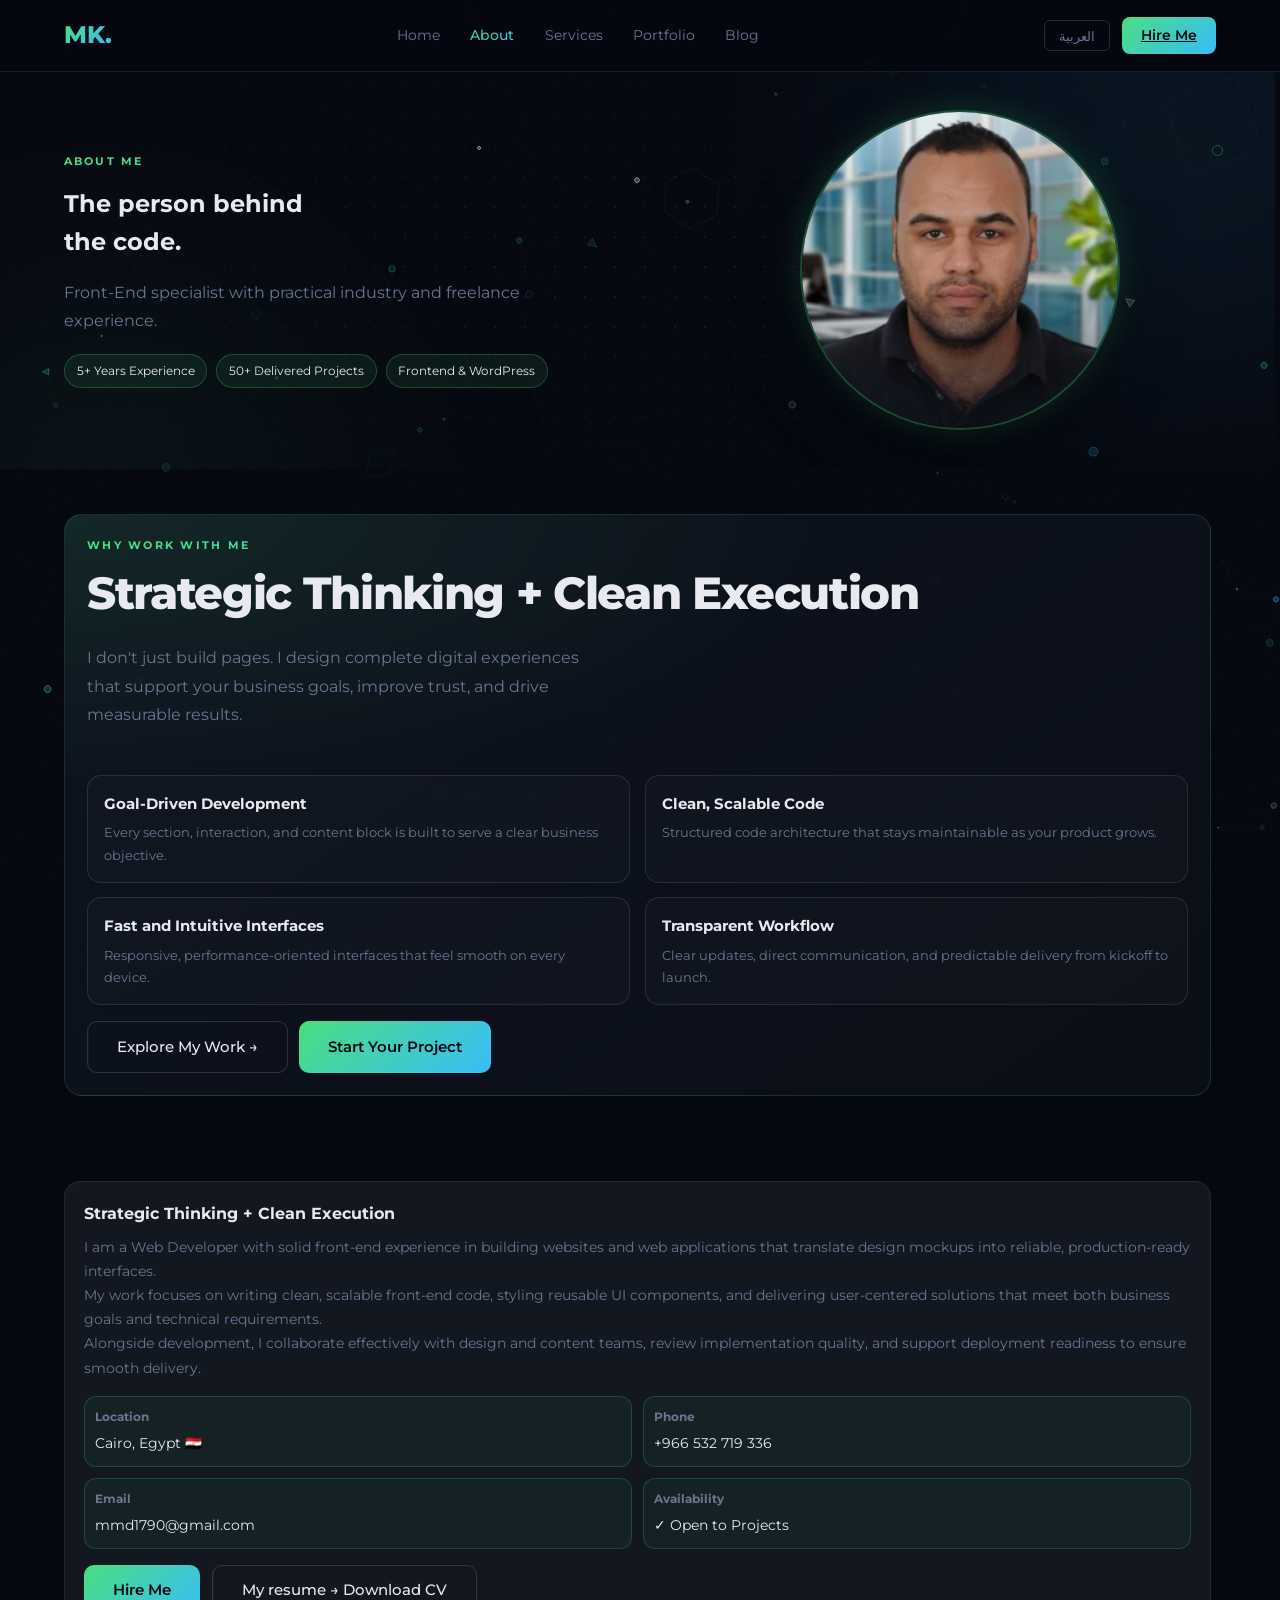
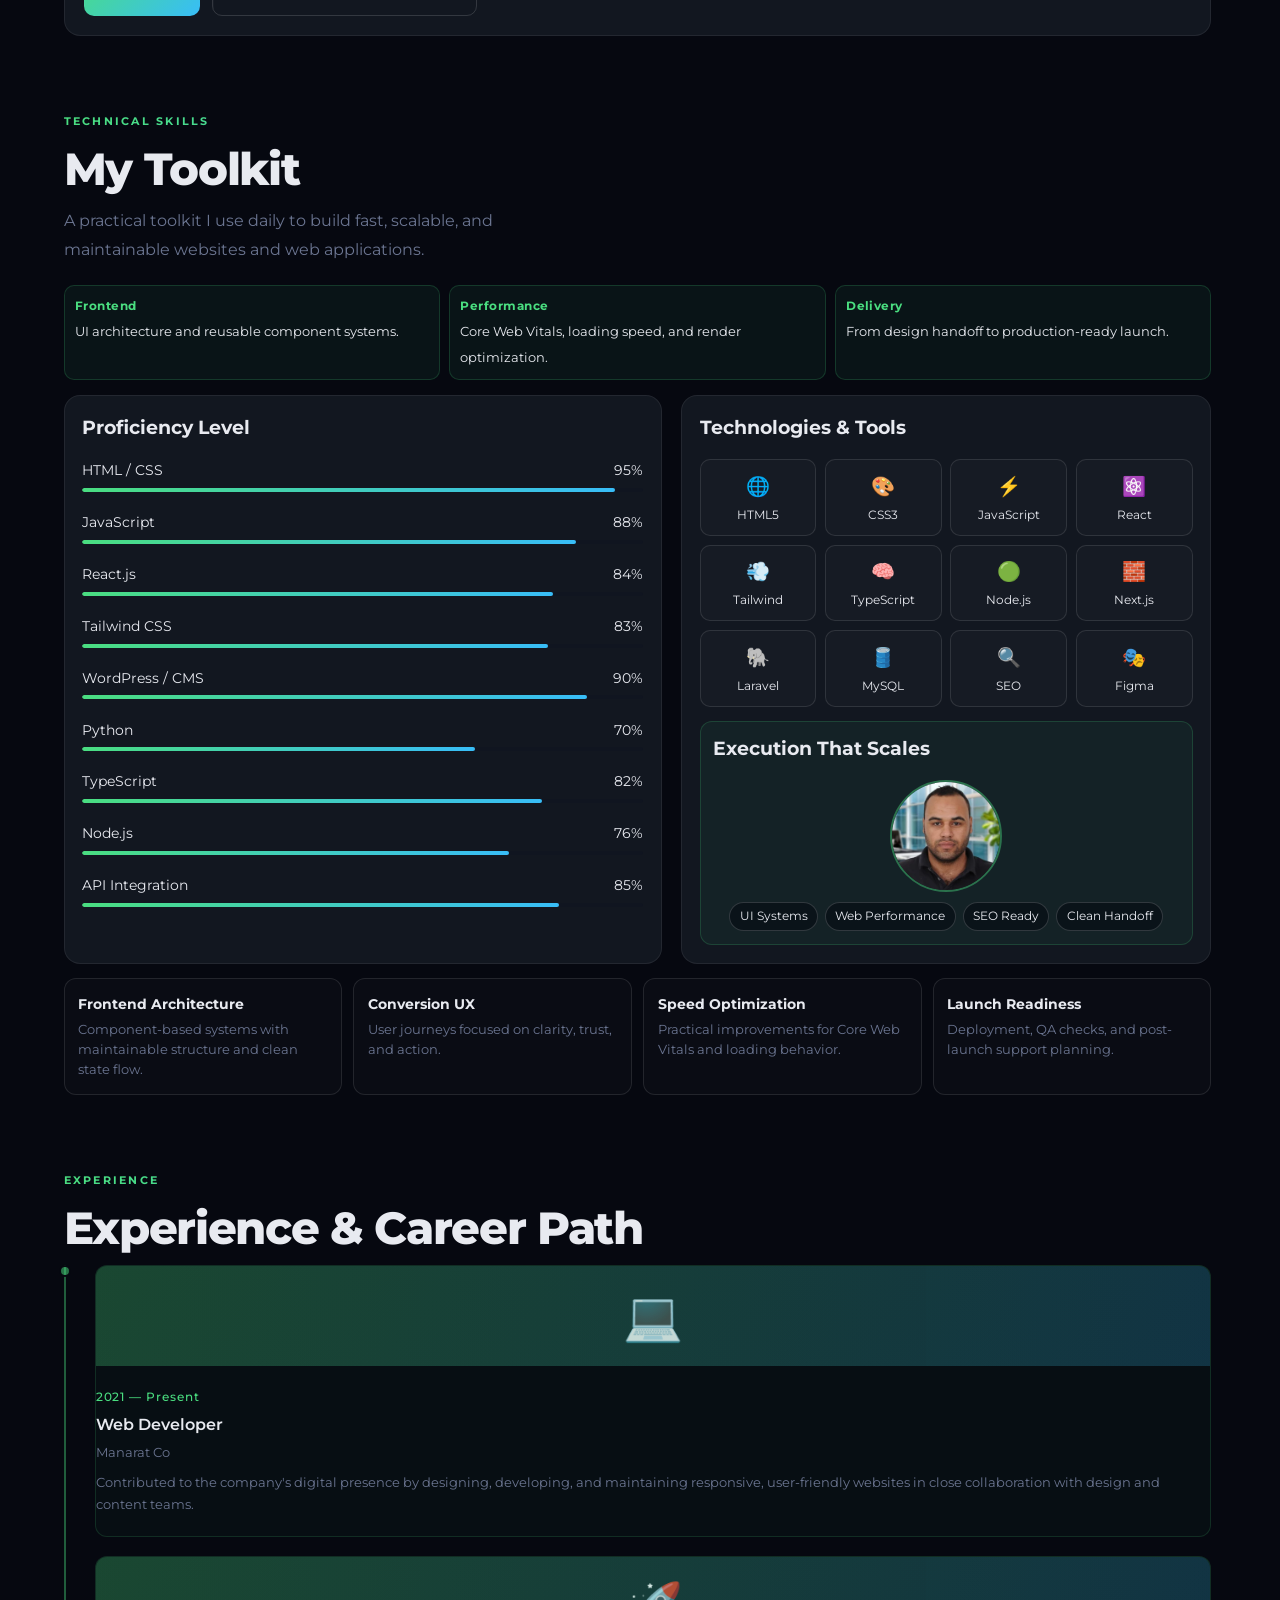
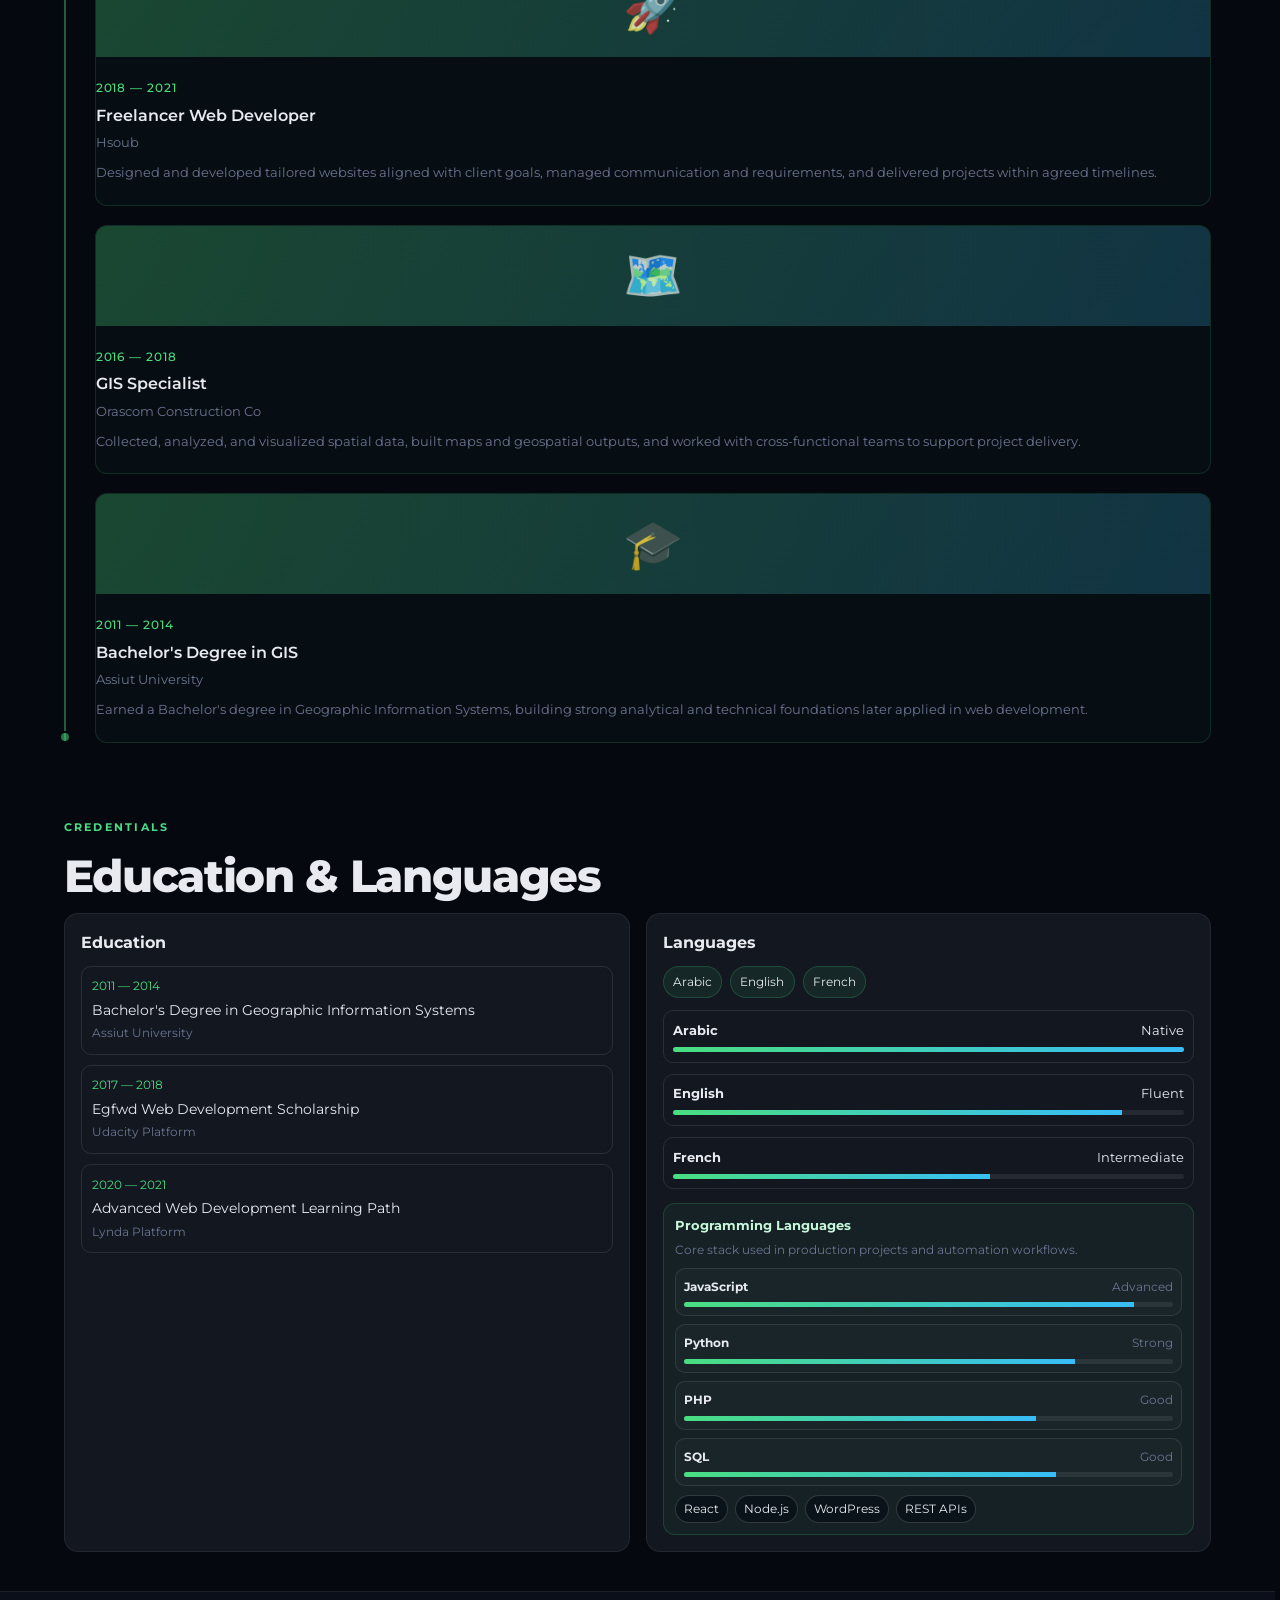
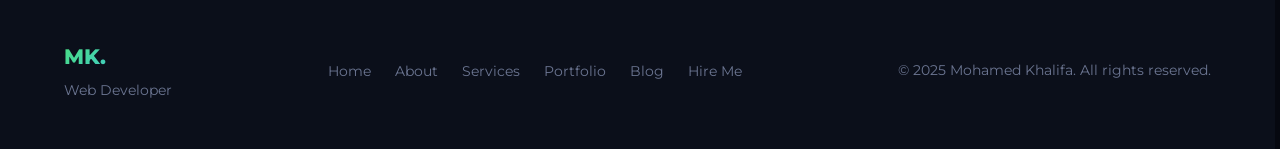
==== commit 51015634: "edit Experience Experience & Career Path" ====
--- a/about.html
+++ b/about.html
@@ -137,9 +137,91 @@
         font-size: 0.8rem;
       }
 
+      /* Scroll Reveal Animations */
+      @keyframes reveal-fade-up {
+        0% {
+          opacity: 0;
+          transform: translateY(24px);
+        }
+        100% {
+          opacity: 1;
+          transform: translateY(0);
+        }
+      }
+      @keyframes reveal-fade-left {
+        0% {
+          opacity: 0;
+          transform: translateX(-32px);
+        }
+        100% {
+          opacity: 1;
+          transform: translateX(0);
+        }
+      }
+      @keyframes reveal-fade-right {
+        0% {
+          opacity: 0;
+          transform: translateX(32px);
+        }
+        100% {
+          opacity: 1;
+          transform: translateX(0);
+        }
+      }
+      @keyframes reveal-fade-scale {
+        0% {
+          opacity: 0;
+          transform: scale(0.92);
+        }
+        100% {
+          opacity: 1;
+          transform: scale(1);
+        }
+      }
+
+      .reveal,
+      .reveal-left,
+      .reveal-right,
+      .reveal-scale,
+      .fade-up {
+        opacity: 0;
+        animation-fill-mode: both;
+        animation-duration: 0.72s;
+        animation-timing-function: cubic-bezier(0.25, 0.46, 0.45, 0.94);
+      }
+
+      .reveal {
+        animation-name: reveal-fade-up;
+      }
+      .reveal-left {
+        animation-name: reveal-fade-left;
+      }
+      .reveal-right {
+        animation-name: reveal-fade-right;
+      }
+      .reveal-scale {
+        animation-name: reveal-fade-scale;
+      }
+      .fade-up {
+        animation-name: reveal-fade-up;
+      }
+
+      .revealed {
+        opacity: 1;
+      }
+
+      /* Staggered delays for grouped reveals */
+      .delay-1 { animation-delay: 0.28s; }
+      .delay-2 { animation-delay: 0.48s; }
+      .delay-3 { animation-delay: 0.68s; }
+      .d1 { animation-delay: 0.3s; }
+      .d2 { animation-delay: 0.5s; }
+      .d3 { animation-delay: 0.7s; }
+      .d4 { animation-delay: 0.9s; }
+
       .profile-shell {
         display: grid;
-        grid-template-columns: 1fr 1fr;
+        grid-template-columns: 1fr;
         gap: 1rem;
         margin-top: 0.5rem;
       }
@@ -310,7 +392,7 @@
       }
       .premium-content {
         display: grid;
-        grid-template-columns: 1fr 0.85fr;
+        grid-template-columns: 1fr;
         gap: 2rem;
         align-items: center;
         margin-bottom: 1.5rem;
@@ -591,10 +673,10 @@
       .exp-grid {
         display: grid;
         grid-template-columns: 1fr;
-        gap: 0;
+        gap: 1.2rem;
         margin-top: 0.5rem;
-        border-left: 2px solid rgba(74, 222, 128, 0.3);
-        padding-left: 1.5rem;
+        border-left: 2px solid rgba(74, 222, 128, 0.4);
+        padding-left: 1.8rem;
         position: relative;
       }
       .exp-grid::before {
@@ -620,22 +702,22 @@
         border: 2px solid var(--bg);
       }
       .exp-card {
-        border-radius: 0;
-        border: none;
-        border-bottom: 1px solid rgba(255, 255, 255, 0.08);
-        background: rgba(255, 255, 255, 0.01);
+        border-radius: 12px;
+        border: 1px solid rgba(74, 222, 128, 0.15);
+        background: rgba(74, 222, 128, 0.03);
         overflow: hidden;
-        transition: all 0.3s ease;
+        transition: all 0.35s cubic-bezier(0.4, 0, 0.2, 1);
       }
       .exp-card:last-child {
-        border-bottom: none;
+        border-bottom: 1px solid rgba(74, 222, 128, 0.15);
       }
       .exp-card:first-child {
-        border-top: 1px solid rgba(255, 255, 255, 0.08);
+        border-top: 1px solid rgba(74, 222, 128, 0.15);
       }
       .exp-card:hover {
-        background: rgba(74, 222, 128, 0.08);
-        border-bottom-color: rgba(74, 222, 128, 0.2);
+        background: rgba(74, 222, 128, 0.12);
+        border-color: rgba(74, 222, 128, 0.35);
+        box-shadow: 0 8px 24px rgba(74, 222, 128, 0.15);
       }
       .exp-card:hover .exp-thumb::after {
         background: linear-gradient(
@@ -645,7 +727,7 @@
         );
       }
       .exp-thumb {
-        height: 120px;
+        height: 100px;
         position: relative;
         overflow: hidden;
         display: flex;
@@ -653,9 +735,10 @@
         justify-content: center;
         background: linear-gradient(
           135deg,
-          rgba(74, 222, 128, 0.1),
-          rgba(56, 189, 248, 0.08)
+          rgba(74, 222, 128, 0.15),
+          rgba(56, 189, 248, 0.12)
         );
+        transition: background 0.35s ease;
       }
       .exp-thumb img {
         width: 100%;
@@ -673,14 +756,26 @@
         inset: 0;
         background: linear-gradient(
           to right,
-          rgba(74, 222, 128, 0.22),
-          rgba(56, 189, 248, 0.14)
+          rgba(74, 222, 128, 0.15),
+          rgba(56, 189, 248, 0.1)
         );
         pointer-events: none;
+        transition: background 0.35s ease;
+      }
+      .exp-card:hover .exp-thumb::after {
+        background: linear-gradient(
+          to right,
+          rgba(74, 222, 128, 0.3),
+          rgba(56, 189, 248, 0.2)
+        );
       }
       .exp-body {
-        padding: 1.2rem 1.2rem 1.2rem 0;
+        padding: 1.3rem 1.2rem 1.3rem 0;
         position: relative;
+        transition: all 0.35s ease;
+      }
+      .exp-card:hover .exp-body {
+        padding-left: 0.3rem;
       }
       .exp-body::before {
         content: "";
@@ -696,27 +791,38 @@
       }
       .exp-year {
         color: var(--green);
-        font-size: 0.74rem;
-        letter-spacing: 0.07em;
-        margin-bottom: 0.35rem;
+        font-size: 0.75rem;
+        letter-spacing: 0.08em;
+        margin-bottom: 0.4rem;
+        font-weight: 500;
       }
       .exp-title {
         font-family: var(--font-en);
-        font-size: 0.94rem;
-        margin-bottom: 0.2rem;
+        font-size: 0.97rem;
+        margin-bottom: 0.25rem;
+        font-weight: 600;
+        color: var(--text);
       }
       [dir="rtl"] .exp-title {
         font-family: var(--font-ar);
       }
       .exp-company {
         color: var(--muted);
-        font-size: 0.8rem;
-        margin-bottom: 0.4rem;
+        font-size: 0.82rem;
+        margin-bottom: 0.5rem;
+        transition: color 0.35s ease;
+      }
+      .exp-card:hover .exp-company {
+        color: var(--green);
       }
       .exp-desc {
         color: var(--muted);
-        font-size: 0.82rem;
-        line-height: 1.62;
+        font-size: 0.83rem;
+        line-height: 1.68;
+        transition: color 0.35s ease;
+      }
+      .exp-card:hover .exp-desc {
+        color: rgba(255, 255, 255, 0.75);
       }
 
       .cred-grid {
@@ -878,6 +984,13 @@
           width: 280px;
           height: 280px;
         }
+        .delay-1 { animation-delay: 0.15s !important; }
+        .delay-2 { animation-delay: 0.25s !important; }
+        .delay-3 { animation-delay: 0.35s !important; }
+        .d1 { animation-delay: 0.2s !important; }
+        .d2 { animation-delay: 0.35s !important; }
+        .d3 { animation-delay: 0.5s !important; }
+        .d4 { animation-delay: 0.65s !important; }
       }
       @media (max-width: 768px) {
         .about-page section {
@@ -932,6 +1045,13 @@
         .specialty-grid {
           grid-template-columns: 1fr;
         }
+        .delay-1 { animation-delay: 0.1s !important; }
+        .delay-2 { animation-delay: 0.18s !important; }
+        .delay-3 { animation-delay: 0.26s !important; }
+        .d1 { animation-delay: 0.12s !important; }
+        .d2 { animation-delay: 0.22s !important; }
+        .d3 { animation-delay: 0.32s !important; }
+        .d4 { animation-delay: 0.42s !important; }
       }
     </style>
   </head>
@@ -1020,10 +1140,6 @@
               loading="eager"
               decoding="async"
             />
-            <div class="portrait-caption">
-              <strong data-i18n="bio_h2">Hi, I'm Mohamed Khalifa</strong>
-              <span data-i18n="bio_avail_v">✓ Open to Projects</span>
-            </div>
           </div>
         </div>
       </section>
@@ -1042,21 +1158,6 @@
                 I don't just build pages. I design complete digital experiences
                 that support your business goals.
               </p>
-            </div>
-            <div class="premium-image">
-              <div class="code-symbols">
-                <span class="code-char char-1">{</span>
-                <span class="code-char char-2">&lt;</span>
-                <span class="code-char char-3">/</span>
-                <span class="code-char char-4">&gt;</span>
-                <span class="code-char char-5">}</span>
-                <span class="code-char char-6">;</span>
-                <div class="center-text">
-                  <p data-i18n="about_plus_code_label">
-                    Clean Code &amp; Design
-                  </p>
-                </div>
-              </div>
             </div>
           </div>
           <div class="value-grid">
@@ -1109,16 +1210,13 @@
               Strategic Thinking + Clean Execution
             </h3>
             <p data-i18n="bio_p1">
-              I am a Web Developer with solid front-end experience in building
-              websites and web applications.
+              I am a Web Developer with solid front-end experience in building websites and web applications that translate design mockups into reliable, production-ready interfaces.
             </p>
             <p data-i18n="bio_p2">
-              My work focuses on clean code, reusable components, and practical
-              business outcomes.
+              My work focuses on writing clean, scalable front-end code, styling reusable UI components, and delivering user-centered solutions that meet both business goals and technical requirements.
             </p>
             <p data-i18n="bio_p3">
-              I collaborate effectively with design and content teams to ensure
-              polished delivery.
+              Alongside development, I collaborate effectively with design and content teams, review implementation quality, and support deployment readiness to ensure smooth delivery.
             </p>
             <div class="profile-meta">
               <div class="profile-meta-item">
@@ -1160,22 +1258,7 @@
                 >My resume → Download CV</a
               >
             </div>
-          </article>
-          <article class="profile-image-card reveal-right d2">
-            <div class="profile-code-symbols">
-              <span class="profile-code-char profile-char-1">{</span>
-              <span class="profile-code-char profile-char-2">&lt;</span>
-              <span class="profile-code-char profile-char-3">/</span>
-              <span class="profile-code-char profile-char-4">&gt;</span>
-              <span class="profile-code-char profile-char-5">}</span>
-              <span class="profile-code-char profile-char-6">;</span>
-              <div class="profile-center-text">
-                <p data-i18n="about_profile_code_label">Strategic Thinking</p>
-              </div>
-            </div>
-            <span class="floating-chip chip-a">Frontend</span>
-            <span class="floating-chip chip-b">WordPress</span>
-          </article>
+
         </div>
       </section>
 
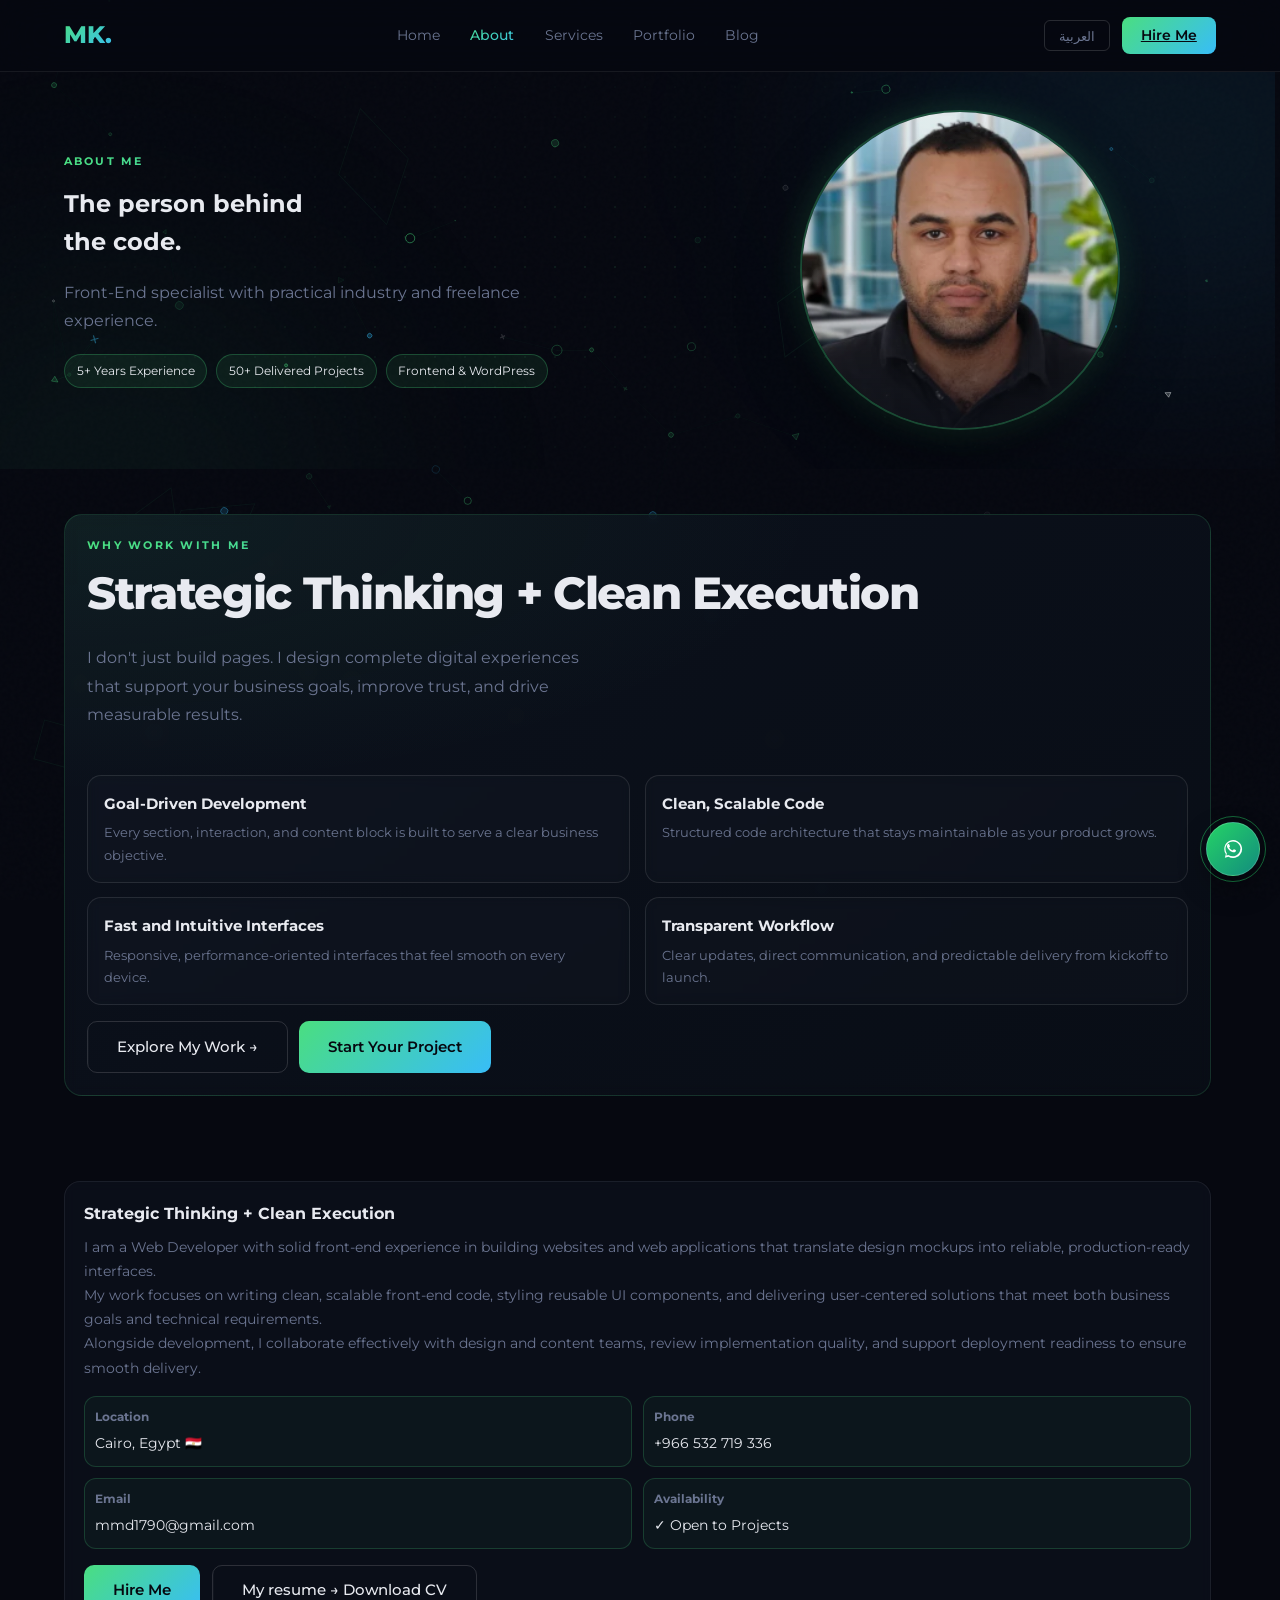
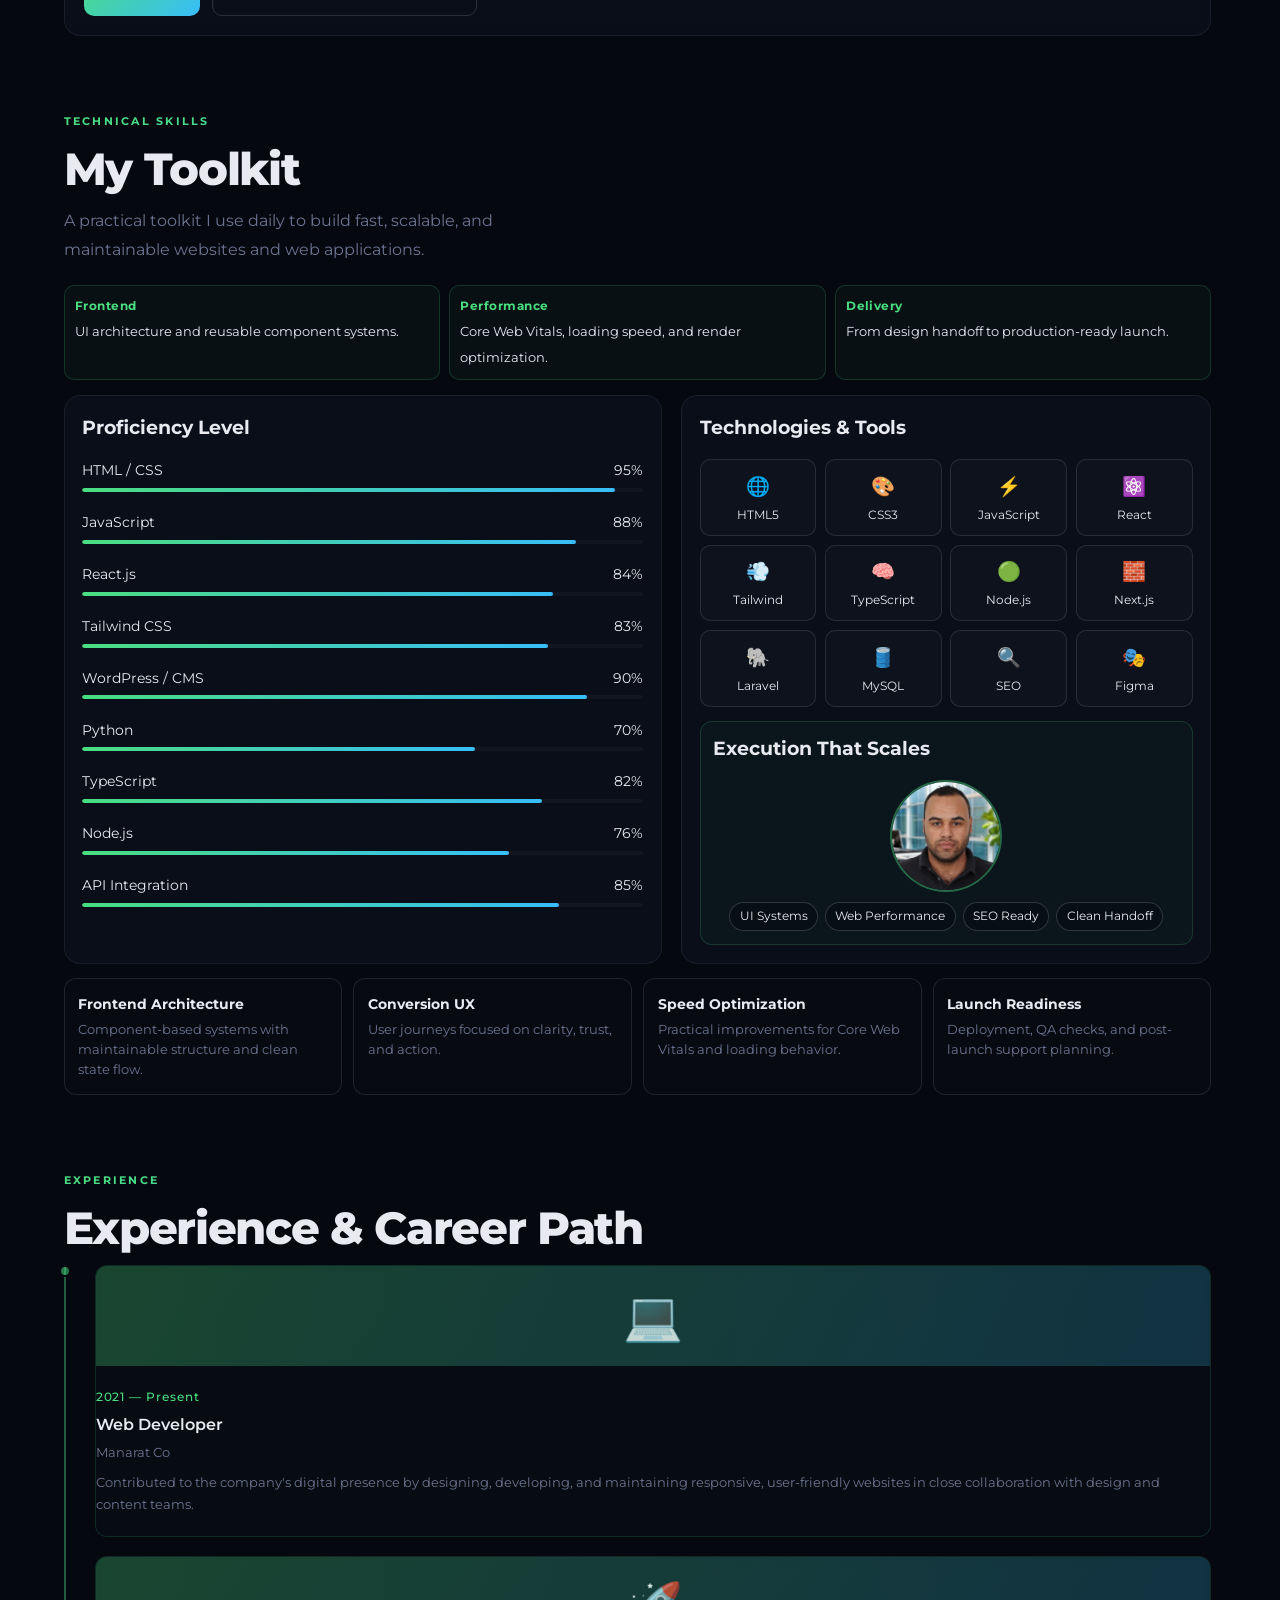
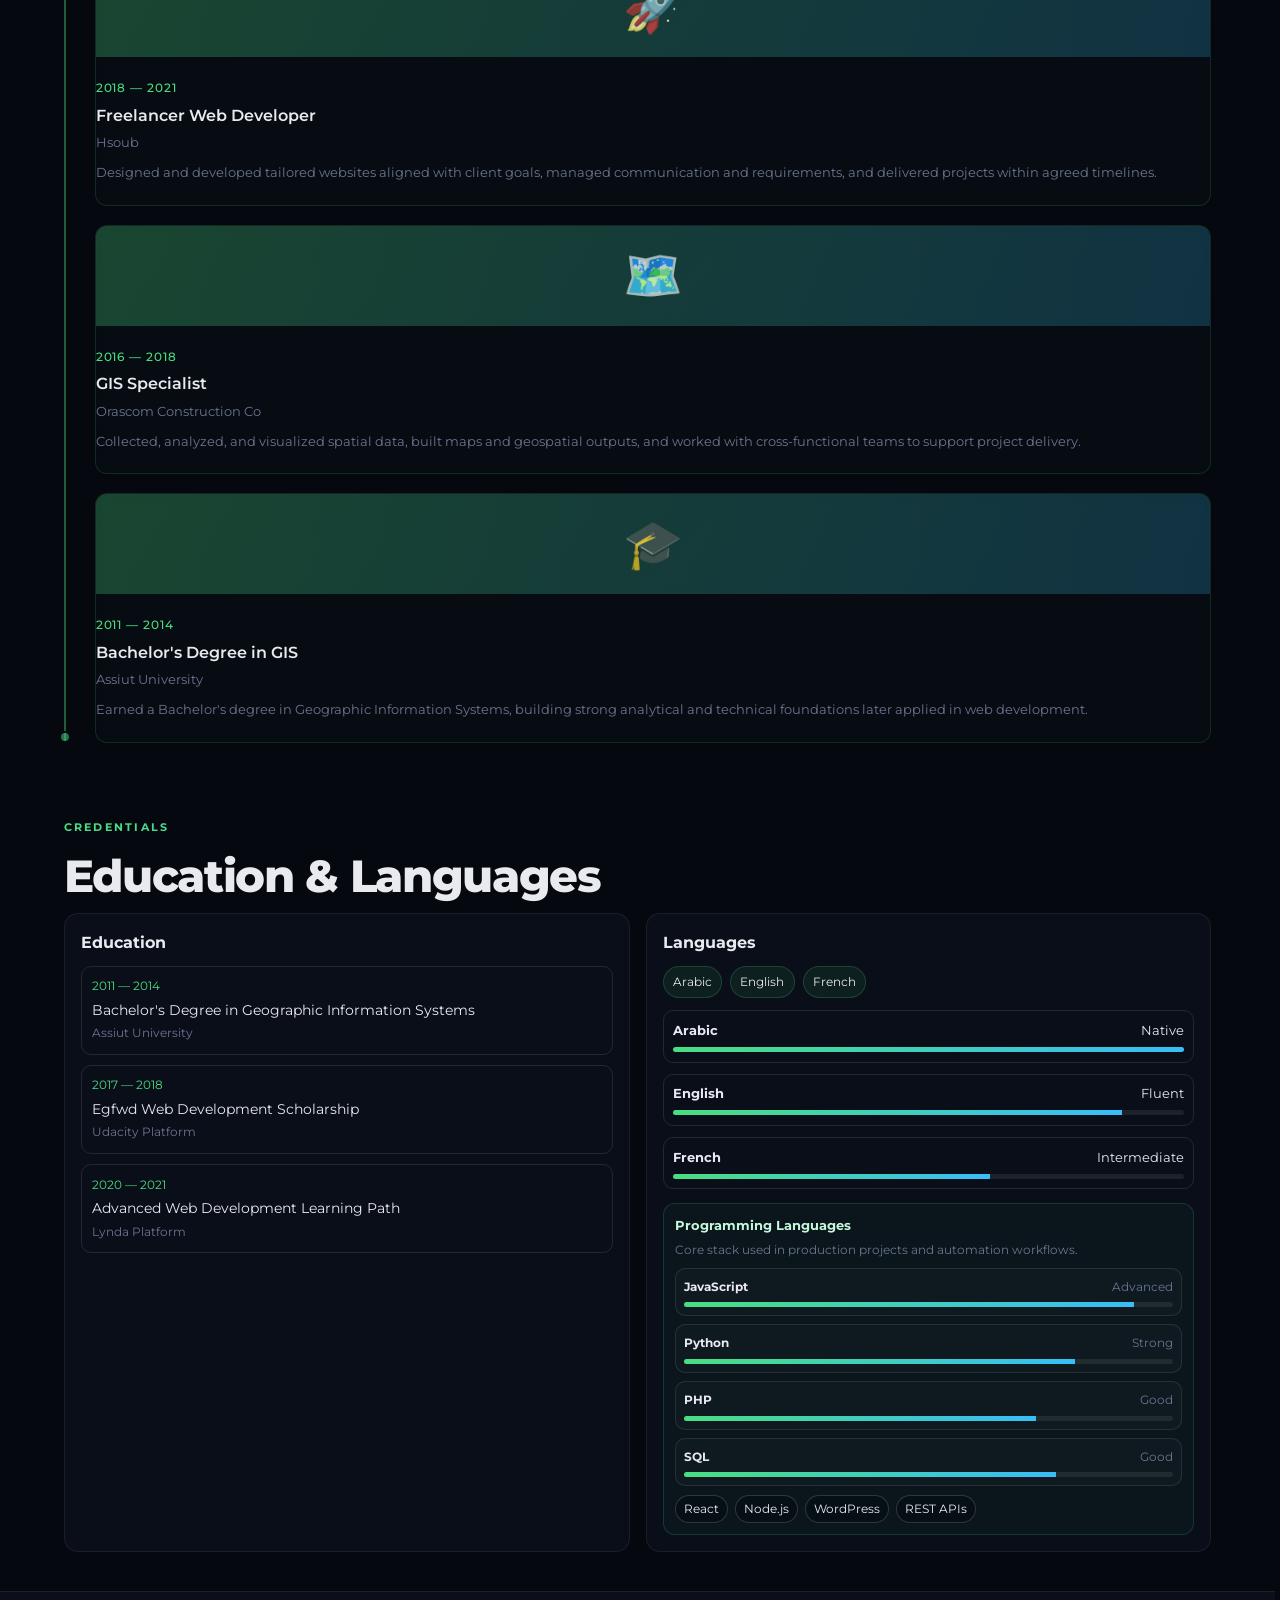
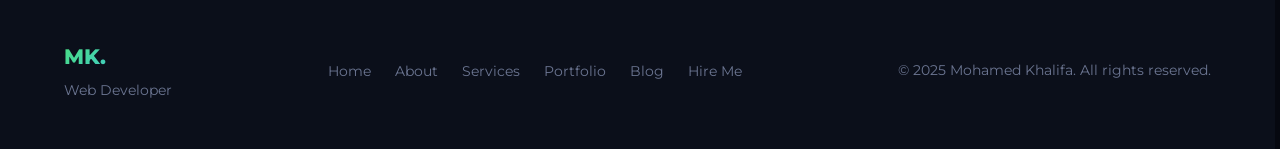
==== commit 68fb9a41: "edit img in hero section" ====
--- a/about.html
+++ b/about.html
@@ -61,20 +61,42 @@
           0 24px 64px rgba(0, 0, 0, 0.4),
           0 0 32px rgba(74, 222, 128, 0.2),
           inset 0 0 24px rgba(74, 222, 128, 0.08);
-        animation: portrait-float 6s ease-in-out infinite;
+        animation: none;
         margin: 0 auto;
+        transition: transform 0.45s cubic-bezier(0.22, 0.61, 0.36, 1);
+        will-change: transform, box-shadow, filter;
+        transform: translateZ(0);
+        backface-visibility: hidden;
+      }
+      .about-hero-portrait:hover {
+        transform: none;
+        animation: none;
       }
       @keyframes portrait-float {
+        0% {
+          transform: translateY(0px);
+        }
+        50% {
+          transform: translateY(-1.6px);
+        }
+        100% {
+          transform: translateY(0px);
+        }
+      }
+      @keyframes portrait-pulse-shadow {
         0%,
         100% {
-          transform: translateY(0px);
+          box-shadow:
+            0 24px 64px rgba(0, 0, 0, 0.4),
+            0 0 32px rgba(74, 222, 128, 0.2),
+            inset 0 0 24px rgba(74, 222, 128, 0.08);
         }
         50% {
-          transform: translateY(-16px);
-        }
-      }
-      .about-hero-portrait:hover {
-        animation: portrait-glow 2s ease-in-out infinite;
+          box-shadow:
+            0 27px 70px rgba(0, 0, 0, 0.46),
+            0 0 42px rgba(74, 222, 128, 0.24),
+            inset 0 0 28px rgba(74, 222, 128, 0.11);
+        }
       }
       @keyframes portrait-glow {
         0%,
@@ -87,16 +109,18 @@
         }
         50% {
           box-shadow:
-            0 24px 64px rgba(0, 0, 0, 0.4),
-            0 0 48px rgba(74, 222, 128, 0.35),
-            0 0 72px rgba(74, 222, 128, 0.5),
-            inset 0 0 32px rgba(74, 222, 128, 0.15);
+            0 26px 68px rgba(0, 0, 0, 0.45),
+            0 0 44px rgba(74, 222, 128, 0.35),
+            0 0 64px rgba(74, 222, 128, 0.5),
+            inset 0 0 34px rgba(74, 222, 128, 0.16);
         }
       }
       .about-hero-portrait img {
         width: 100%;
         height: 100%;
         object-fit: cover;
+        transform: translateZ(0);
+        backface-visibility: hidden;
       }
       .about-hero-portrait::after {
         content: "";
@@ -211,13 +235,27 @@
       }
 
       /* Staggered delays for grouped reveals */
-      .delay-1 { animation-delay: 0.28s; }
-      .delay-2 { animation-delay: 0.48s; }
-      .delay-3 { animation-delay: 0.68s; }
-      .d1 { animation-delay: 0.3s; }
-      .d2 { animation-delay: 0.5s; }
-      .d3 { animation-delay: 0.7s; }
-      .d4 { animation-delay: 0.9s; }
+      .delay-1 {
+        animation-delay: 0.28s;
+      }
+      .delay-2 {
+        animation-delay: 0.48s;
+      }
+      .delay-3 {
+        animation-delay: 0.68s;
+      }
+      .d1 {
+        animation-delay: 0.3s;
+      }
+      .d2 {
+        animation-delay: 0.5s;
+      }
+      .d3 {
+        animation-delay: 0.7s;
+      }
+      .d4 {
+        animation-delay: 0.9s;
+      }
 
       .profile-shell {
         display: grid;
@@ -226,10 +264,11 @@
         margin-top: 0.5rem;
       }
       .profile-card {
-        background: var(--card);
+        background: rgba(14, 20, 32, 0.58);
         border: 1px solid var(--border);
         border-radius: 16px;
         padding: 1.2rem;
+        backdrop-filter: blur(6px);
       }
       .profile-card h3 {
         font-family: var(--font-en);
@@ -252,7 +291,7 @@
       }
       .profile-meta-item {
         border: 1px solid rgba(74, 222, 128, 0.2);
-        background: rgba(74, 222, 128, 0.06);
+        background: rgba(74, 222, 128, 0.04);
         border-radius: 12px;
         padding: 0.65rem;
       }
@@ -379,16 +418,17 @@
         background:
           radial-gradient(
             110% 80% at 0% 0%,
-            rgba(74, 222, 128, 0.1),
+            rgba(74, 222, 128, 0.07),
             transparent 60%
           ),
           linear-gradient(
             145deg,
-            rgba(14, 20, 32, 0.96),
-            rgba(10, 15, 24, 0.96)
+            rgba(14, 20, 32, 0.74),
+            rgba(10, 15, 24, 0.74)
           );
         padding: 1.4rem;
         margin-top: 0.4rem;
+        backdrop-filter: blur(7px);
       }
       .premium-content {
         display: grid;
@@ -525,8 +565,9 @@
       .value-card {
         border-radius: 14px;
         border: 1px solid rgba(255, 255, 255, 0.1);
-        background: rgba(255, 255, 255, 0.02);
+        background: rgba(255, 255, 255, 0.012);
         padding: 1rem;
+        backdrop-filter: blur(5px);
       }
       .value-card h3 {
         font-family: var(--font-en);
@@ -562,7 +603,7 @@
       }
       .skills-highlight {
         border: 1px solid rgba(74, 222, 128, 0.18);
-        background: rgba(74, 222, 128, 0.06);
+        background: rgba(74, 222, 128, 0.04);
         border-radius: 10px;
         padding: 0.62rem;
       }
@@ -578,10 +619,11 @@
         color: var(--text);
       }
       .skills-col {
-        background: var(--card);
+        background: rgba(14, 20, 32, 0.56);
         border: 1px solid var(--border);
         border-radius: 16px;
         padding: 1.1rem;
+        backdrop-filter: blur(6px);
       }
       .skills-col h3 {
         font-family: var(--font-en);
@@ -612,7 +654,7 @@
         border-radius: 12px;
         border: 1px solid rgba(74, 222, 128, 0.18);
         padding: 0.8rem;
-        background: rgba(74, 222, 128, 0.06);
+        background: rgba(74, 222, 128, 0.04);
       }
       .skills-photo-wrap {
         display: flex;
@@ -653,8 +695,9 @@
       .specialty-card {
         border-radius: 12px;
         border: 1px solid rgba(255, 255, 255, 0.1);
-        background: rgba(255, 255, 255, 0.02);
+        background: rgba(255, 255, 255, 0.012);
         padding: 0.85rem;
+        backdrop-filter: blur(5px);
       }
       .specialty-card h4 {
         font-family: var(--font-en);
@@ -704,9 +747,10 @@
       .exp-card {
         border-radius: 12px;
         border: 1px solid rgba(74, 222, 128, 0.15);
-        background: rgba(74, 222, 128, 0.03);
+        background: rgba(74, 222, 128, 0.02);
         overflow: hidden;
         transition: all 0.35s cubic-bezier(0.4, 0, 0.2, 1);
+        backdrop-filter: blur(5px);
       }
       .exp-card:last-child {
         border-bottom: 1px solid rgba(74, 222, 128, 0.15);
@@ -715,7 +759,7 @@
         border-top: 1px solid rgba(74, 222, 128, 0.15);
       }
       .exp-card:hover {
-        background: rgba(74, 222, 128, 0.12);
+        background: rgba(74, 222, 128, 0.08);
         border-color: rgba(74, 222, 128, 0.35);
         box-shadow: 0 8px 24px rgba(74, 222, 128, 0.15);
       }
@@ -834,8 +878,9 @@
       .cred-card {
         border-radius: 14px;
         border: 1px solid var(--border);
-        background: var(--card);
+        background: rgba(14, 20, 32, 0.56);
         padding: 1rem;
+        backdrop-filter: blur(6px);
       }
       .cred-card h3 {
         font-family: var(--font-en);
@@ -911,7 +956,7 @@
         margin-top: 0.85rem;
         border: 1px solid rgba(74, 222, 128, 0.18);
         border-radius: 12px;
-        background: rgba(74, 222, 128, 0.05);
+        background: rgba(74, 222, 128, 0.035);
         padding: 0.7rem;
       }
       .prog-stack h4 {
@@ -984,13 +1029,27 @@
           width: 280px;
           height: 280px;
         }
-        .delay-1 { animation-delay: 0.15s !important; }
-        .delay-2 { animation-delay: 0.25s !important; }
-        .delay-3 { animation-delay: 0.35s !important; }
-        .d1 { animation-delay: 0.2s !important; }
-        .d2 { animation-delay: 0.35s !important; }
-        .d3 { animation-delay: 0.5s !important; }
-        .d4 { animation-delay: 0.65s !important; }
+        .delay-1 {
+          animation-delay: 0.15s !important;
+        }
+        .delay-2 {
+          animation-delay: 0.25s !important;
+        }
+        .delay-3 {
+          animation-delay: 0.35s !important;
+        }
+        .d1 {
+          animation-delay: 0.2s !important;
+        }
+        .d2 {
+          animation-delay: 0.35s !important;
+        }
+        .d3 {
+          animation-delay: 0.5s !important;
+        }
+        .d4 {
+          animation-delay: 0.65s !important;
+        }
       }
       @media (max-width: 768px) {
         .about-page section {
@@ -1006,6 +1065,10 @@
           width: 240px;
           height: 240px;
           margin-top: 1rem;
+          animation: none;
+        }
+        .about-hero-portrait:hover {
+          animation: none;
         }
         .hero-tags,
         .about-premium-cta,
@@ -1045,13 +1108,27 @@
         .specialty-grid {
           grid-template-columns: 1fr;
         }
-        .delay-1 { animation-delay: 0.1s !important; }
-        .delay-2 { animation-delay: 0.18s !important; }
-        .delay-3 { animation-delay: 0.26s !important; }
-        .d1 { animation-delay: 0.12s !important; }
-        .d2 { animation-delay: 0.22s !important; }
-        .d3 { animation-delay: 0.32s !important; }
-        .d4 { animation-delay: 0.42s !important; }
+        .delay-1 {
+          animation-delay: 0.1s !important;
+        }
+        .delay-2 {
+          animation-delay: 0.18s !important;
+        }
+        .delay-3 {
+          animation-delay: 0.26s !important;
+        }
+        .d1 {
+          animation-delay: 0.12s !important;
+        }
+        .d2 {
+          animation-delay: 0.22s !important;
+        }
+        .d3 {
+          animation-delay: 0.32s !important;
+        }
+        .d4 {
+          animation-delay: 0.42s !important;
+        }
       }
     </style>
   </head>
@@ -1210,13 +1287,19 @@
               Strategic Thinking + Clean Execution
             </h3>
             <p data-i18n="bio_p1">
-              I am a Web Developer with solid front-end experience in building websites and web applications that translate design mockups into reliable, production-ready interfaces.
+              I am a Web Developer with solid front-end experience in building
+              websites and web applications that translate design mockups into
+              reliable, production-ready interfaces.
             </p>
             <p data-i18n="bio_p2">
-              My work focuses on writing clean, scalable front-end code, styling reusable UI components, and delivering user-centered solutions that meet both business goals and technical requirements.
+              My work focuses on writing clean, scalable front-end code, styling
+              reusable UI components, and delivering user-centered solutions
+              that meet both business goals and technical requirements.
             </p>
             <p data-i18n="bio_p3">
-              Alongside development, I collaborate effectively with design and content teams, review implementation quality, and support deployment readiness to ensure smooth delivery.
+              Alongside development, I collaborate effectively with design and
+              content teams, review implementation quality, and support
+              deployment readiness to ensure smooth delivery.
             </p>
             <div class="profile-meta">
               <div class="profile-meta-item">
@@ -1258,7 +1341,7 @@
                 >My resume → Download CV</a
               >
             </div>
-
+          </article>
         </div>
       </section>
 
--- a/style.css
+++ b/style.css
@@ -1,4 +1,4 @@
-@import url("https://fonts.googleapis.com/css2?family=Montserrat:wght@300;400;500;600;700;800&display=swap");
+@import url("https://fonts.googleapis.com/css2?family=Montserrat:wght@300;400;500;600;700;800&family=Noto+Kufi+Arabic:wght@400;500;600;700&display=swap");
 
 *,
 *::before,
@@ -25,7 +25,7 @@
   --nav-h: 72px;
   --font-en: "Montserrat", sans-serif;
   --font-body: "Montserrat", sans-serif;
-  --font-ar: "Montserrat", sans-serif;
+  --font-ar: "Noto Kufi Arabic", sans-serif;
 }
 
 html {
@@ -67,13 +67,60 @@
 [dir="rtl"] h3 {
   font-family: var(--font-ar);
   letter-spacing: 0;
+  line-height: 1.35;
 }
 [dir="rtl"] body {
   font-family: var(--font-ar);
+  font-weight: 400;
+  line-height: 1.9;
+  text-rendering: optimizeLegibility;
+  -webkit-font-smoothing: antialiased;
 }
 [dir="rtl"] .section-label {
   font-family: var(--font-ar);
-  letter-spacing: 0.04em;
+  letter-spacing: 0;
+  font-weight: 600;
+}
+[dir="rtl"] nav .nav-links a,
+[dir="rtl"] nav .nav-cta,
+[dir="rtl"] nav .lang-toggle {
+  font-family: var(--font-ar);
+}
+[dir="rtl"] p,
+[dir="rtl"] li,
+[dir="rtl"] .section-sub,
+[dir="rtl"] .btn,
+[dir="rtl"] .nav-links a {
+  line-height: 1.9;
+}
+[dir="rtl"] h1,
+[dir="rtl"] h2,
+[dir="rtl"] h3,
+[dir="rtl"] h4,
+[dir="rtl"] h5,
+[dir="rtl"] h6 {
+  font-weight: 600;
+}
+
+@media (max-width: 768px) {
+  [dir="rtl"] body {
+    line-height: 1.85;
+  }
+  [dir="rtl"] p,
+  [dir="rtl"] li,
+  [dir="rtl"] .section-sub,
+  [dir="rtl"] .btn,
+  [dir="rtl"] .nav-links a {
+    line-height: 1.85;
+    font-size: 0.98em;
+  }
+  [dir="rtl"] .section-title,
+  [dir="rtl"] .hero-name,
+  [dir="rtl"] h1,
+  [dir="rtl"] h2,
+  [dir="rtl"] h3 {
+    line-height: 1.42;
+  }
 }
 
 /* PARTICLE CANVAS */
@@ -621,6 +668,131 @@
   color: var(--green);
 }
 
+/* FLOATING ACTIONS */
+.floating-actions {
+  position: fixed;
+  right: 20px;
+  bottom: 24px;
+  z-index: 1200;
+  display: flex;
+  flex-direction: column;
+  align-items: center;
+  gap: 0.8rem;
+}
+
+[dir="rtl"] .floating-actions {
+  right: 20px;
+  left: auto;
+}
+
+.float-btn {
+  width: 54px;
+  height: 54px;
+  border-radius: 50%;
+  display: inline-flex;
+  align-items: center;
+  justify-content: center;
+  text-decoration: none;
+  border: 1px solid var(--border-hover);
+  box-shadow: 0 12px 28px rgba(0, 0, 0, 0.35);
+  transition:
+    transform 0.25s ease,
+    box-shadow 0.25s ease,
+    opacity 0.25s ease;
+}
+
+.float-btn:hover {
+  transform: translateY(-3px) scale(1.04);
+  box-shadow: 0 18px 36px rgba(0, 0, 0, 0.42);
+}
+
+.whatsapp-float {
+  position: relative;
+  background: linear-gradient(135deg, #25d366, #128c7e);
+  color: #fff;
+  border-color: rgba(255, 255, 255, 0.18);
+}
+
+.whatsapp-float svg {
+  width: 26px;
+  height: 26px;
+  fill: currentColor;
+}
+
+.whatsapp-float::before {
+  content: "";
+  position: absolute;
+  inset: -7px;
+  border-radius: 50%;
+  border: 1px solid rgba(37, 211, 102, 0.45);
+  animation: waPing 2.2s ease-out infinite;
+}
+
+@keyframes waPing {
+  0% {
+    transform: scale(0.9);
+    opacity: 0.95;
+  }
+  100% {
+    transform: scale(1.35);
+    opacity: 0;
+  }
+}
+
+.back-to-top {
+  --back-progress: 0;
+  position: fixed;
+  left: 20px;
+  bottom: 24px;
+  z-index: 1201;
+  cursor: pointer;
+  color: hsl(0 0% calc(88% + 12% * var(--back-progress)));
+  background: linear-gradient(
+    145deg,
+    hsl(
+      calc(220 - 72 * var(--back-progress))
+        calc(30% + 55% * var(--back-progress))
+        calc(18% + 35% * var(--back-progress))
+    ),
+    hsl(
+      calc(200 - 55 * var(--back-progress))
+        calc(35% + 58% * var(--back-progress))
+        calc(15% + 27% * var(--back-progress))
+    )
+  );
+  border-color: hsla(
+    calc(195 - 45 * var(--back-progress)),
+    calc(35% + 45% * var(--back-progress)),
+    calc(60% + 18% * var(--back-progress)),
+    calc(0.15 + 0.5 * var(--back-progress))
+  );
+  backdrop-filter: blur(8px);
+  -webkit-backdrop-filter: blur(8px);
+  opacity: 0;
+  pointer-events: none;
+  transform: translateY(10px);
+  transition:
+    transform 0.25s ease,
+    opacity 0.25s ease,
+    background 0.3s linear,
+    border-color 0.3s linear,
+    color 0.3s linear;
+}
+
+[dir="rtl"] .back-to-top {
+  left: auto;
+  right: 20px;
+}
+
+.back-to-top.show {
+  opacity: 1;
+  pointer-events: auto;
+  transform: translateY(0);
+  box-shadow:
+    0 18px 36px rgba(0, 0, 0, 0.4),
+    0 0 20px hsla(190, 95%, 60%, calc(0.08 + 0.24 * var(--back-progress)));
+}
+
 /* PAGE HERO */
 .page-hero {
   padding: 5rem 5% 3rem;
@@ -826,6 +998,29 @@
 }
 
 @media (max-width: 600px) {
+  .floating-actions {
+    right: 14px;
+    bottom: 16px;
+  }
+  [dir="rtl"] .floating-actions {
+    right: 14px;
+    left: auto;
+  }
+  .float-btn {
+    width: 50px;
+    height: 50px;
+  }
+  .back-to-top {
+    left: 14px;
+    bottom: 16px;
+  }
+  [dir="rtl"] .back-to-top {
+    left: auto;
+    right: 14px;
+  }
+}
+
+@media (max-width: 600px) {
   section {
     padding: 3rem 5%;
   }
